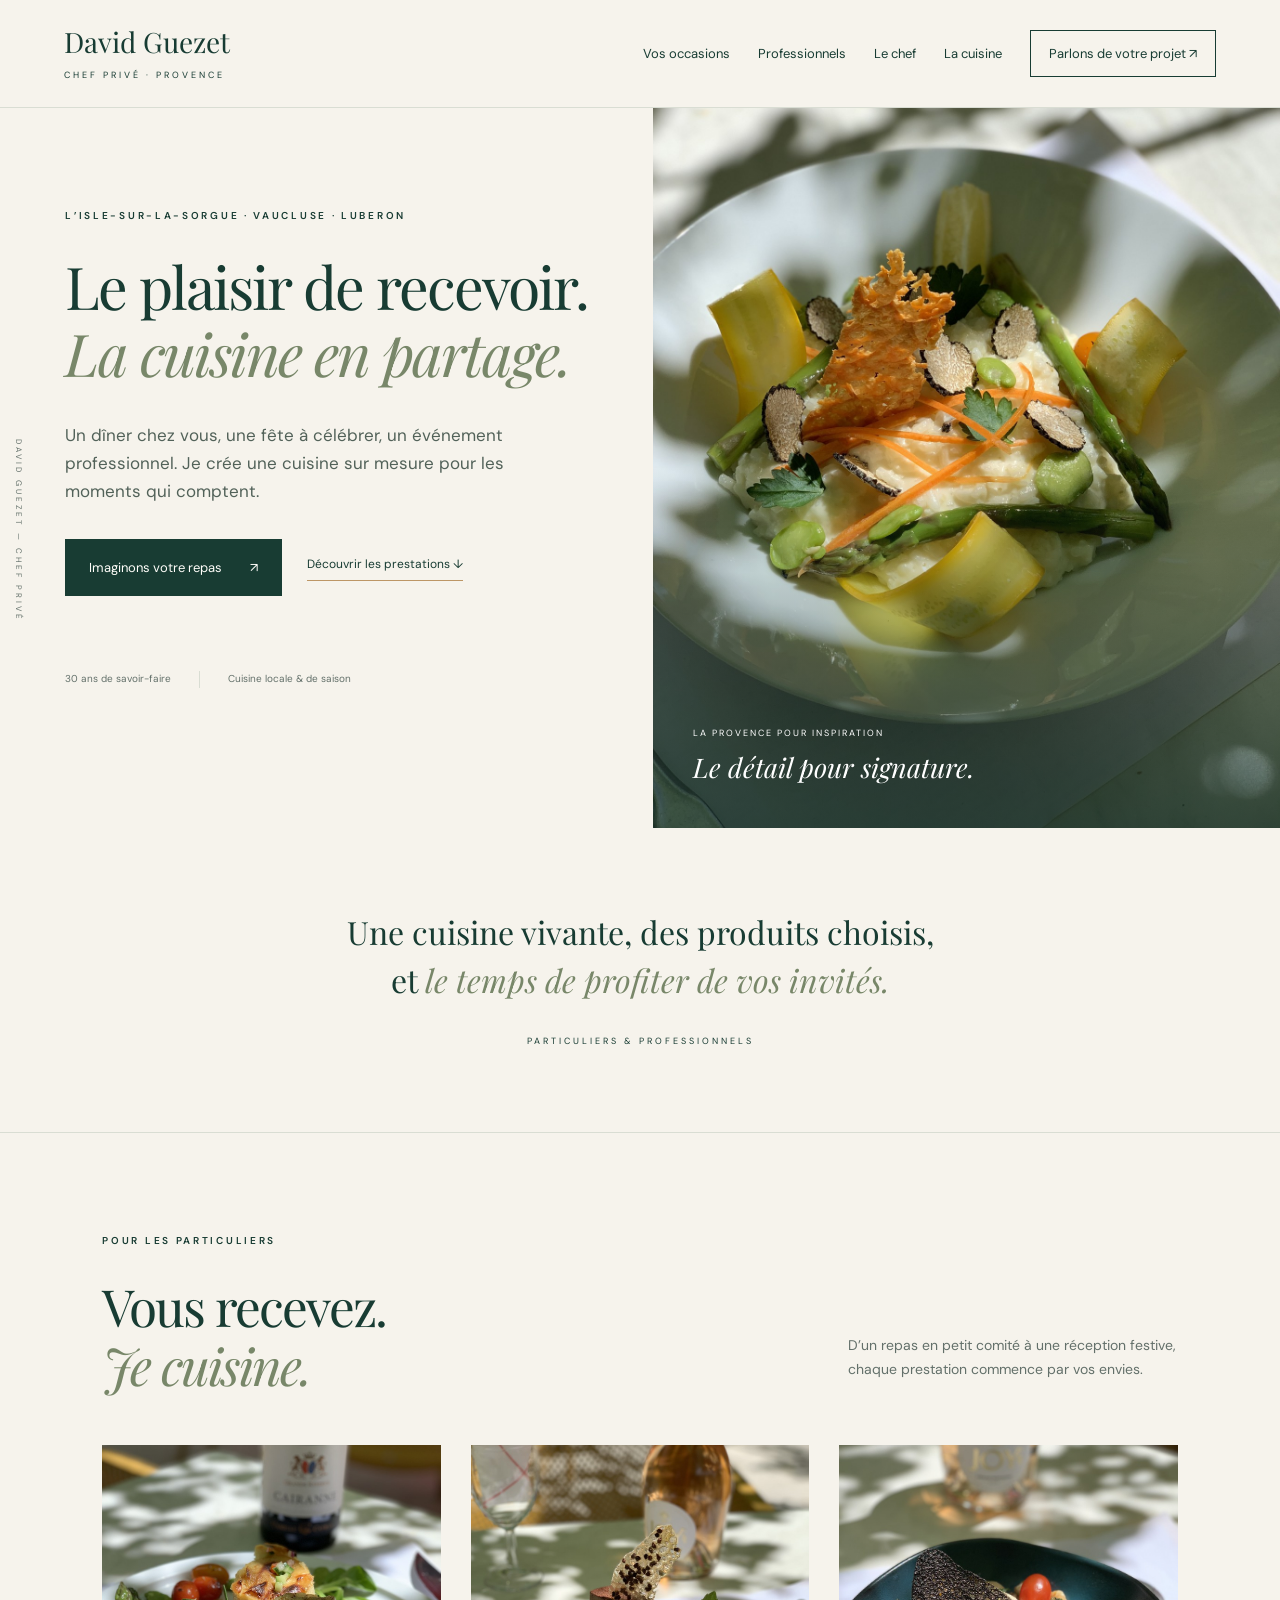
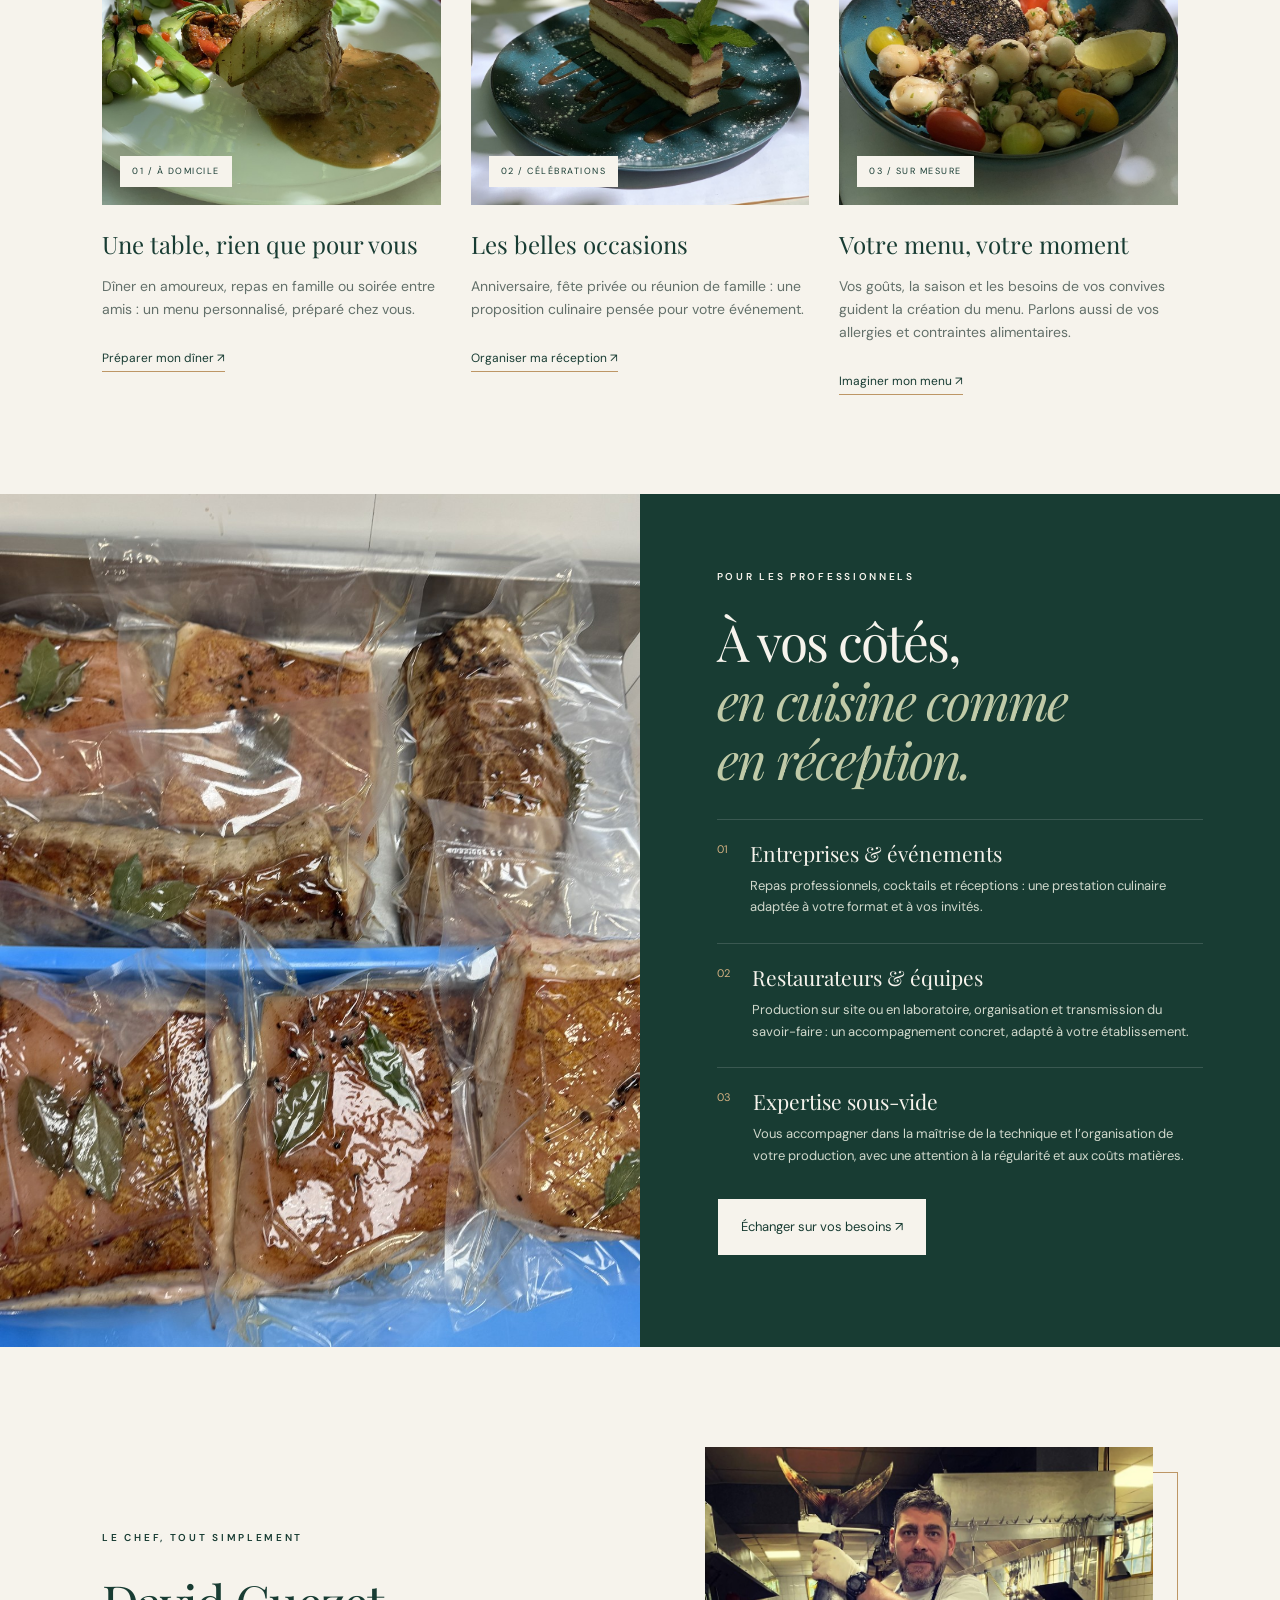
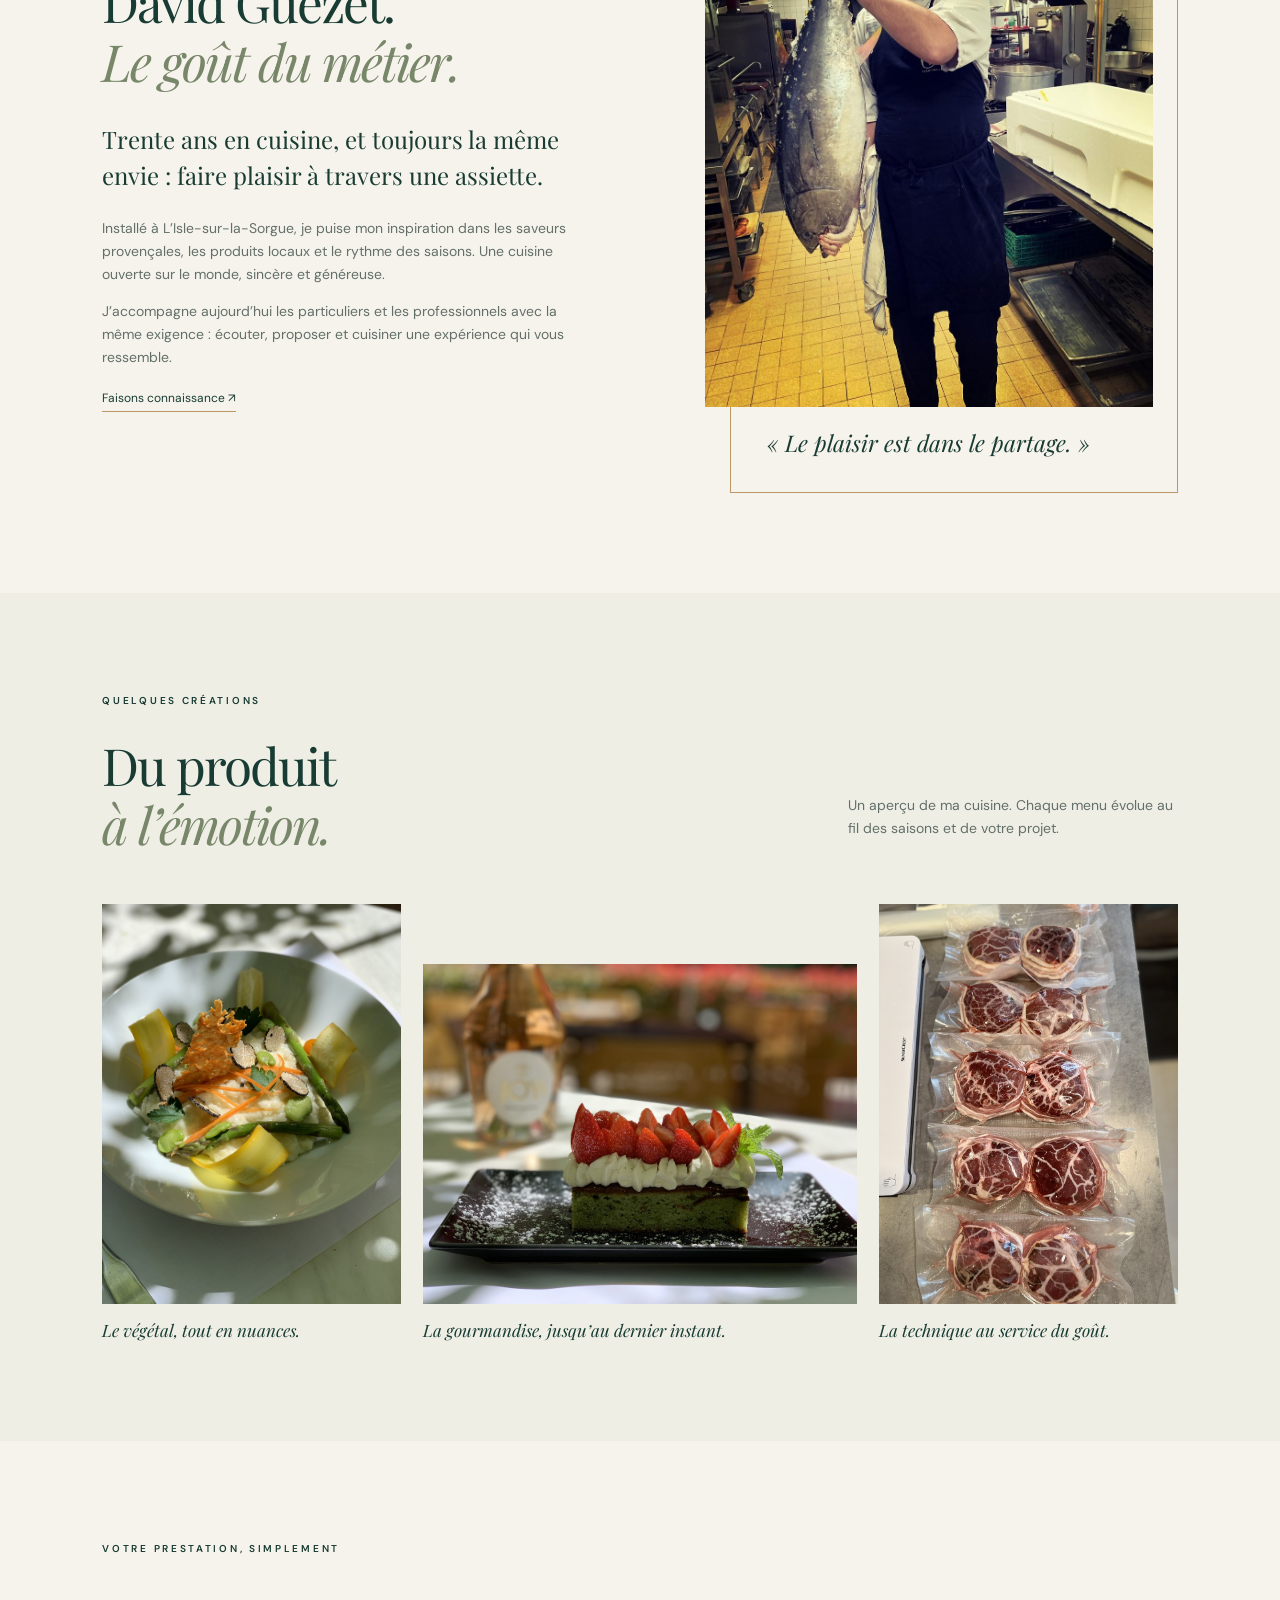
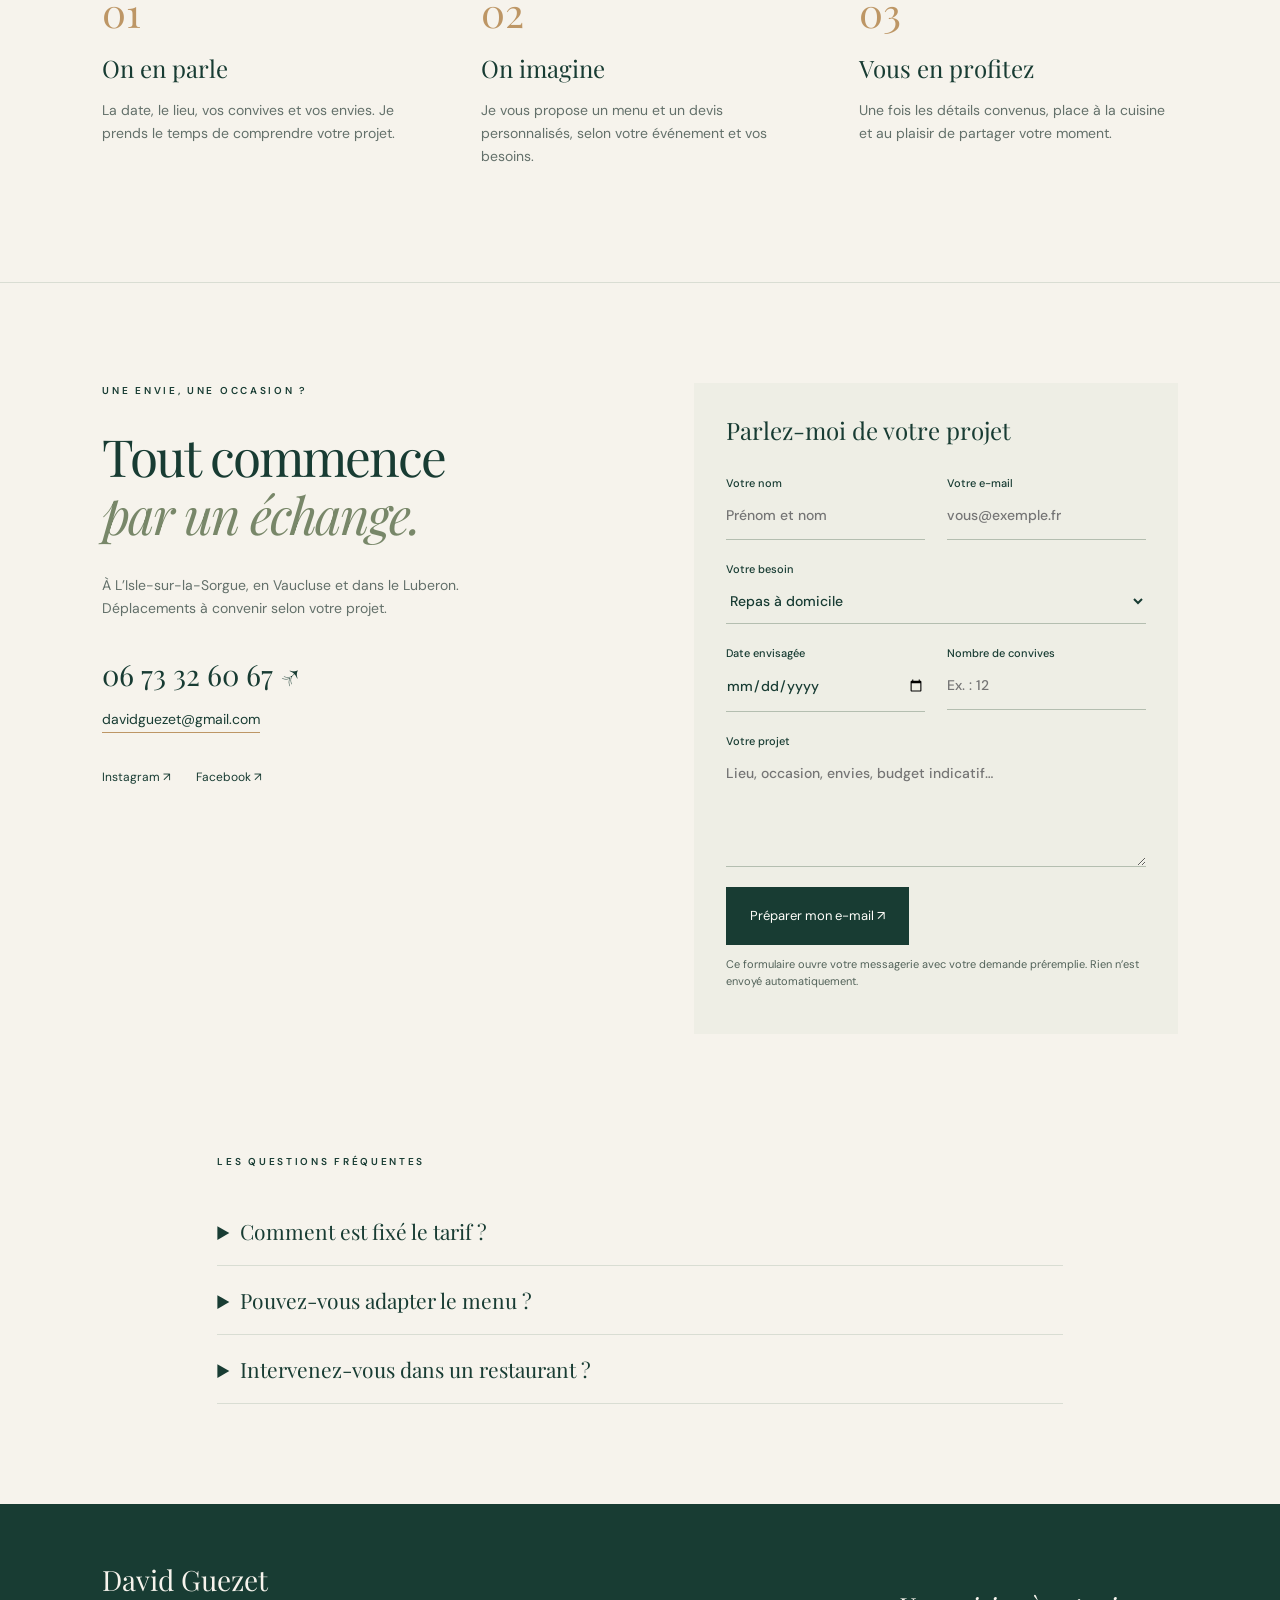
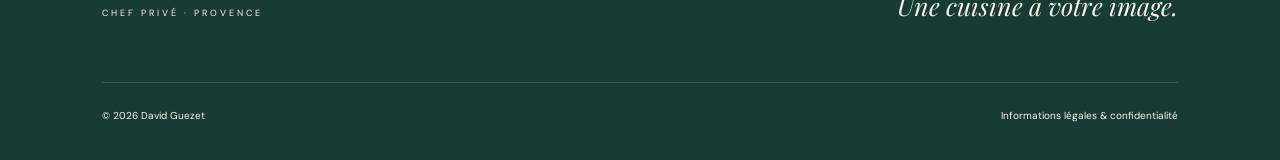
==== index.html @ 78f2261c "Remplacer la photo de la section professionnels" ====
<!doctype html>
<html lang="fr"><head><meta charset="utf-8"><meta name="viewport" content="width=device-width, initial-scale=1"><title>David Guezet — Chef privé en Vaucluse & Luberon</title><meta name="description" content="Chef privé à domicile, réceptions et accompagnement des restaurateurs. David Guezet imagine votre expérience culinaire sur mesure en Vaucluse et Luberon."><meta name="theme-color" content="#163d34"><meta property="og:title" content="David Guezet — Chef privé en Provence"><meta property="og:description" content="Une cuisine de saison, une expérience à votre image. Particuliers & professionnels."><meta property="og:type" content="website"><link rel="icon" href="assets/favicon.svg" type="image/svg+xml"><link rel="stylesheet" href="style.css"></head>
<body><a class="skip" href="#contenu">Aller au contenu</a>
<header><a class="wordmark" href="#" aria-label="David Guezet, accueil">David Guezet<span>CHEF PRIVÉ · PROVENCE</span></a><button id="menu-toggle" aria-expanded="false" aria-controls="navigation">Menu <span>☰</span></button><nav id="navigation" aria-label="Navigation principale"><a href="#experiences">Vos occasions</a><a href="#professionnels">Professionnels</a><a href="#chef">Le chef</a><a href="#galerie">La cuisine</a><a class="nav-contact" href="#contact">Parlons de votre projet ↗</a></nav></header>
<main id="contenu"><section class="hero"><div class="hero-copy"><p class="eyebrow">L’ISLE-SUR-LA-SORGUE · VAUCLUSE · LUBERON</p><h1>Le plaisir de recevoir.<br><em>La cuisine en partage.</em></h1><p class="intro">Un dîner chez vous, une fête à célébrer, un événement professionnel. Je crée une cuisine sur mesure pour les moments qui comptent.</p><div class="actions"><a class="button" href="#contact">Imaginons votre repas <span>↗</span></a><a class="text-link" href="#experiences">Découvrir les prestations ↓</a></div><div class="hero-foot"><span>30 ans de savoir-faire</span><span>Cuisine locale & de saison</span></div></div><div class="hero-photo"><img src="assets/signature.jpg" alt="Assiette de risotto, légumes et truffe, création culinaire de David Guezet" fetchpriority="high"><div class="photo-caption"><span>LA PROVENCE POUR INSPIRATION</span><span>Le détail pour signature.</span></div></div><span class="vertical-note">DAVID GUEZET — CHEF PRIVÉ</span></section>
<section class="statement"><p>Une cuisine vivante, des produits choisis,<br>et <em>le temps de profiter de vos invités.</em></p><span>PARTICULIERS & PROFESSIONNELS</span></section>
<section class="section experiences" id="experiences"><div class="section-head"><div><p class="eyebrow">POUR LES PARTICULIERS</p><h2>Vous recevez.<br><em>Je cuisine.</em></h2></div><p>D’un repas en petit comité à une réception festive, chaque prestation commence par vos envies.</p></div><div class="service-grid"><article><div class="image-wrap"><img src="assets/table.jpg" alt="Plat dressé avec légumes de saison" loading="lazy"><span>01 / À DOMICILE</span></div><h3>Une table, rien que pour vous</h3><p>Dîner en amoureux, repas en famille ou soirée entre amis : un menu personnalisé, préparé chez vous.</p><a class="text-link" href="#contact" data-service="Repas à domicile">Préparer mon dîner ↗</a></article><article><div class="image-wrap"><img src="assets/douceur.jpg" alt="Dessert individuel au chocolat, soigneusement dressé" loading="lazy"><span>02 / CÉLÉBRATIONS</span></div><h3>Les belles occasions</h3><p>Anniversaire, fête privée ou réunion de famille : une proposition culinaire pensée pour votre événement.</p><a class="text-link" href="#contact" data-service="Fête ou réception privée">Organiser ma réception ↗</a></article><article><div class="image-wrap"><img src="assets/mer.jpg" alt="Assiette de la mer aux tomates colorées et citron" loading="lazy"><span>03 / SUR MESURE</span></div><h3>Votre menu, votre moment</h3><p>Vos goûts, la saison et les besoins de vos convives guident la création du menu. Parlons aussi de vos allergies et contraintes alimentaires.</p><a class="text-link" href="#contact" data-service="Repas à domicile">Imaginer mon menu ↗</a></article></div></section>
<section class="professional" id="professionnels"><div class="pro-photo"><img src="assets/preparation-pro.jpg" alt="Préparations culinaires conditionnées sous vide pour les professionnels" loading="lazy"></div><div class="pro-copy"><p class="eyebrow">POUR LES PROFESSIONNELS</p><h2>À vos côtés,<br><em>en cuisine comme<br>en réception.</em></h2><div class="pro-line"><span>01</span><div><h3>Entreprises & événements</h3><p>Repas professionnels, cocktails et réceptions : une prestation culinaire adaptée à votre format et à vos invités.</p></div></div><div class="pro-line"><span>02</span><div><h3>Restaurateurs & équipes</h3><p>Production sur site ou en laboratoire, organisation et transmission du savoir-faire : un accompagnement concret, adapté à votre établissement.</p></div></div><div class="pro-line"><span>03</span><div><h3>Expertise sous-vide</h3><p>Vous accompagner dans la maîtrise de la technique et l’organisation de votre production, avec une attention à la régularité et aux coûts matières.</p></div></div><a class="button light" href="#contact" data-service="Accompagnement restaurateur">Échanger sur vos besoins ↗</a></div></section>
<section class="section chef" id="chef"><div class="chef-copy"><p class="eyebrow">LE CHEF, TOUT SIMPLEMENT</p><h2>David Guezet.<br><em>Le goût du métier.</em></h2><p class="large-copy">Trente ans en cuisine, et toujours la même envie : faire plaisir à travers une assiette.</p><p>Installé à L’Isle-sur-la-Sorgue, je puise mon inspiration dans les saveurs provençales, les produits locaux et le rythme des saisons. Une cuisine ouverte sur le monde, sincère et généreuse.</p><p>J’accompagne aujourd’hui les particuliers et les professionnels avec la même exigence : écouter, proposer et cuisiner une expérience qui vous ressemble.</p><a class="text-link" href="#contact">Faisons connaissance ↗</a></div><div class="chef-portrait"><img src="assets/chef.jpg" alt="David Guezet en cuisine, présentant un poisson" loading="lazy"><span>« Le plaisir est dans le partage. »</span></div></section>
<section class="section gallery" id="galerie"><div class="section-head"><div><p class="eyebrow">QUELQUES CRÉATIONS</p><h2>Du produit<br><em>à l’émotion.</em></h2></div><p>Un aperçu de ma cuisine. Chaque menu évolue au fil des saisons et de votre projet.</p></div><div class="gallery-grid"><figure><img src="assets/signature.jpg" alt="Risotto aux légumes et lamelles de truffe" loading="lazy"><figcaption>Le végétal, tout en nuances.</figcaption></figure><figure><img src="assets/dessert.jpg" alt="Dessert aux fraises, crème et biscuit vert" loading="lazy"><figcaption>La gourmandise, jusqu’au dernier instant.</figcaption></figure><figure><img src="assets/sous-vide.jpg" alt="Préparations de viande conditionnées sous vide" loading="lazy"><figcaption>La technique au service du goût.</figcaption></figure></div></section>
<section class="process section"><p class="eyebrow">VOTRE PRESTATION, SIMPLEMENT</p><div class="steps"><article><span>01</span><h3>On en parle</h3><p>La date, le lieu, vos convives et vos envies. Je prends le temps de comprendre votre projet.</p></article><article><span>02</span><h3>On imagine</h3><p>Je vous propose un menu et un devis personnalisés, selon votre événement et vos besoins.</p></article><article><span>03</span><h3>Vous en profitez</h3><p>Une fois les détails convenus, place à la cuisine et au plaisir de partager votre moment.</p></article></div></section>
<section class="contact section" id="contact"><div><p class="eyebrow">UNE ENVIE, UNE OCCASION ?</p><h2>Tout commence<br><em>par un échange.</em></h2><p>À L’Isle-sur-la-Sorgue, en Vaucluse et dans le Luberon.<br>Déplacements à convenir selon votre projet.</p><a class="phone" href="tel:+33673326067">06 73 32 60 67 ↗</a><a class="mail" href="mailto:davidguezet@gmail.com">davidguezet@gmail.com</a><div class="socials"><a href="https://www.instagram.com/davidguezet_chef_prive/" target="_blank" rel="noopener">Instagram ↗</a><a href="https://www.facebook.com/profile.php?id=100008618868009" target="_blank" rel="noopener">Facebook ↗</a></div></div><form id="contact-form"><h3>Parlez-moi de votre projet</h3><div class="form-row"><label>Votre nom<input name="nom" autocomplete="name" required placeholder="Prénom et nom"></label><label>Votre e-mail<input name="email" type="email" autocomplete="email" required placeholder="vous@exemple.fr"></label></div><label>Votre besoin<select name="service" id="service"><option>Repas à domicile</option><option>Fête ou réception privée</option><option>Événement d’entreprise</option><option>Accompagnement restaurateur</option><option>Autre projet</option></select></label><div class="form-row"><label>Date envisagée<input name="date" type="date"></label><label>Nombre de convives<input name="convives" type="number" min="1" placeholder="Ex. : 12"></label></div><label>Votre projet<textarea name="message" rows="4" required placeholder="Lieu, occasion, envies, budget indicatif…"></textarea></label><button class="button" type="submit">Préparer mon e-mail ↗</button><p class="form-note">Ce formulaire ouvre votre messagerie avec votre demande préremplie. Rien n’est envoyé automatiquement.</p><p id="form-status" role="status"></p></form></section>
<section class="faq section"><p class="eyebrow">LES QUESTIONS FRÉQUENTES</p><details><summary>Comment est fixé le tarif ?</summary><p>Le devis dépend du menu, du nombre de convives, du lieu et du format de la prestation. Je vous propose une offre personnalisée après notre premier échange.</p></details><details><summary>Pouvez-vous adapter le menu ?</summary><p>Le menu se construit avec vous. Signalez dès le premier contact les allergies, intolérances et régimes alimentaires afin que nous puissions en discuter.</p></details><details><summary>Intervenez-vous dans un restaurant ?</summary><p>Oui. Je propose de la production culinaire et un accompagnement en organisation et cuisine sous-vide. Le contenu de l’intervention est défini selon votre établissement.</p></details></section>
</main><footer><a class="wordmark" href="#">David Guezet<span>CHEF PRIVÉ · PROVENCE</span></a><p>Une cuisine à votre image.</p><div><span>© <span id="year">2026</span> David Guezet</span><a href="mentions-legales.html">Informations légales & confidentialité</a></div></footer><script src="script.js"></script></body></html>
---- style.css ----
@import url('https://fonts.googleapis.com/css2?family=DM+Sans:wght@400;500;600;700&family=Playfair+Display:ital,wght@0,400;0,500;1,400&display=swap');
:root{--paper:#f6f3ec;--ink:#183c33;--muted:#63706a;--gold:#bd9665;--line:#d9ddd3;--white:#fffefa}*{box-sizing:border-box}html{scroll-behavior:smooth;scroll-padding-top:100px}body{margin:0;background:var(--paper);color:var(--ink);font-family:'DM Sans',sans-serif;font-size:16px;line-height:1.65}a{color:inherit;text-decoration:none}img{display:block;width:100%;height:100%;object-fit:cover}button,input,textarea,select{font:inherit}a:focus-visible,button:focus-visible,summary:focus-visible,input:focus-visible,textarea:focus-visible,select:focus-visible{outline:3px solid var(--gold);outline-offset:5px}.skip{position:absolute;top:-100px;background:white;padding:12px;z-index:100}.skip:focus{top:0}header{height:108px;padding:0 5%;display:flex;align-items:center;justify-content:space-between;border-bottom:1px solid var(--line);background:var(--paper)}.wordmark{font-family:'Playfair Display',serif;font-size:28px;line-height:1.15;white-space:nowrap}.wordmark span{display:block;font:9px 'DM Sans',sans-serif;letter-spacing:3px;margin-top:10px}nav{display:flex;gap:28px;align-items:center;font-size:13px}nav a:hover,.text-link:hover{color:#937044}.nav-contact{border:1px solid var(--ink);padding:12px 18px}#menu-toggle{display:none}.hero{min-height:720px;display:grid;grid-template-columns:1.04fr 1fr;position:relative}.hero-copy{padding:100px 8% 50px 10%}.eyebrow{font-size:10px;letter-spacing:2.7px;font-weight:600;margin:0 0 27px;text-transform:uppercase}h1,h2{font-family:'Playfair Display',Georgia,serif;letter-spacing:-2px;font-weight:400;line-height:1.15;margin:0 0 30px}h1{font-size:clamp(42px,4.6vw,72px)}h2{font-size:clamp(38px,4vw,58px)}em{font-weight:400;color:#788769}.intro{max-width:440px;font-size:17px;color:#526259;margin:34px 0}.actions{display:flex;gap:25px;align-items:center;flex-wrap:wrap;margin-top:34px}.button{display:inline-flex;align-items:center;justify-content:space-between;gap:28px;background:var(--ink);color:var(--white);padding:17px 23px;border:1px solid var(--ink);font-size:13px;cursor:pointer;transition:background .2s}.button:hover{background:#285648}.text-link{font-size:12px;border-bottom:1px solid var(--gold);padding-bottom:5px}.hero-foot{display:flex;gap:28px;font-size:10px;color:var(--muted);padding-top:75px}.hero-foot span+span{border-left:1px solid var(--line);padding-left:28px}.hero-photo{position:relative;min-height:720px}.hero-photo img{position:absolute;inset:0}.hero-photo:after{content:'';position:absolute;inset:50% 0 0;background:linear-gradient(transparent,#112a26aa)}.photo-caption{position:absolute;bottom:43px;left:40px;color:white;z-index:1}.photo-caption span{display:block}.photo-caption span:first-child{font-size:9px;letter-spacing:2px}.photo-caption span:last-child{font:italic 27px 'Playfair Display',serif;margin-top:8px}.vertical-note{position:absolute;left:12px;top:46%;writing-mode:vertical-rl;font-size:8px;letter-spacing:3px;color:var(--muted)}.statement{text-align:center;padding:80px 20px;border-bottom:1px solid var(--line)}.statement p{font:32px/1.5 'Playfair Display',serif;margin:0 0 22px}.statement span{font-size:9px;letter-spacing:3px}.section{padding:100px 8%;scroll-margin-top:25px}.section-head{display:flex;justify-content:space-between;align-items:flex-end;gap:50px;margin-bottom:50px}.section-head h2{margin-bottom:0}.section-head>p{max-width:330px;color:var(--muted);font-size:14px}.service-grid{display:grid;grid-template-columns:repeat(3,1fr);gap:30px}.image-wrap{height:360px;position:relative;overflow:hidden}.image-wrap img{transition:transform .6s}.image-wrap:hover img{transform:scale(1.04)}.image-wrap span{position:absolute;left:18px;bottom:18px;background:var(--paper);padding:8px 12px;font-size:9px;letter-spacing:1.5px}h3{font-family:'Playfair Display',serif;font-size:24px;font-weight:400;line-height:1.3;margin:24px 0 15px}.service-grid p{color:var(--muted);font-size:14px;margin-bottom:23px}.professional{display:grid;grid-template-columns:1fr 1fr;background:var(--ink);color:var(--paper)}.pro-photo{min-height:850px}.pro-copy{padding:75px 12%}.professional em{color:#c0caa8}.pro-line{display:flex;gap:22px;border-top:1px solid #ffffff25;padding-top:20px;margin-top:25px}.pro-line>span{font-size:11px;color:#d3b081}.pro-line h3{margin:0 0 8px;font-size:21px}.pro-line p{font-size:13px;color:#d0d8cc;margin:0}.light{background:var(--paper);color:var(--ink);margin-top:32px}.light:hover{background:#e8e4d8}.chef{display:grid;grid-template-columns:1fr 1fr;gap:12%;align-items:center}.chef-copy p:not(.eyebrow){font-size:14px;color:var(--muted)}.chef-copy .large-copy{font:24px/1.5 'Playfair Display',serif!important;color:var(--ink)!important}.chef-portrait{position:relative;padding:0 25px 35px 0}.chef-portrait:before{content:'';position:absolute;inset:25px 0 0 25px;border:1px solid var(--gold);z-index:-1}.chef-portrait img{height:560px}.chef-portrait span{display:block;font:italic 23px 'Playfair Display',serif;margin-top:20px;text-align:center}.gallery{background:#eeeee5}.gallery-grid{display:grid;grid-template-columns:1fr 1.45fr 1fr;gap:22px;align-items:start}figure{margin:0}.gallery-grid img{height:400px}.gallery-grid figure:nth-child(2){padding-top:60px}.gallery-grid figure:nth-child(2) img{height:340px}figcaption{font:italic 17px 'Playfair Display',serif;margin-top:15px}.process{border-bottom:1px solid var(--line)}.steps{display:grid;grid-template-columns:repeat(3,1fr);gap:60px}.steps>article>span{font:40px 'Playfair Display',serif;color:var(--gold)}.steps h3{margin-top:15px}.steps p{font-size:14px;color:var(--muted)}.contact{display:grid;grid-template-columns:1fr 1fr;gap:10%}.contact>div>p:not(.eyebrow){font-size:14px;color:var(--muted)}.phone{display:block;font:29px 'Playfair Display',serif;margin-top:35px}.mail{font-size:14px;display:inline-block;margin-top:15px;border-bottom:1px solid var(--gold)}.socials{display:flex;gap:25px;font-size:12px;margin-top:35px}form{background:#eeeee5;padding:32px}form h3{margin:0 0 28px}label{display:block;font-size:11px;margin-bottom:20px;font-weight:500}input,select,textarea{display:block;width:100%;border:0;border-bottom:1px solid #b4beb0;border-radius:0;padding:12px 0;background:transparent;color:var(--ink);font-size:14px}textarea{resize:vertical}.form-row{display:grid;grid-template-columns:1fr 1fr;gap:22px}.form-note,#form-status{font-size:11px;color:#526259;line-height:1.6}.faq{padding-top:20px;max-width:1050px;margin:auto}details{border-bottom:1px solid var(--line);padding:20px 0}summary{cursor:pointer;font:21px 'Playfair Display',serif}details p{font-size:14px;color:var(--muted);max-width:750px}footer{padding:60px 8% 35px;background:var(--ink);color:var(--paper);display:grid;grid-template-columns:1fr 1fr;gap:35px}footer>p{font:italic 25px 'Playfair Display',serif;text-align:right}footer>div{grid-column:1/-1;border-top:1px solid #ffffff25;padding-top:25px;display:flex;justify-content:space-between;font-size:10px;gap:20px}.legal{max-width:1000px;margin:auto;min-height:70vh}.legal h1{font-size:48px}.legal h2{font-size:28px;margin-top:45px}.legal p{color:var(--muted)}@media(min-width:1600px){body{max-width:1800px;margin:auto}}@media(max-width:1000px){nav{gap:16px;font-size:11px}header{padding:0 4%}.hero-copy{padding-top:70px}.hero-foot{flex-wrap:wrap;gap:12px}.hero-foot span+span{border:0;padding:0}.image-wrap{height:290px}.pro-copy{padding:60px 9%}.chef{gap:7%}.chef-portrait img{height:470px}.contact{gap:6%}}@media(max-width:760px){header{height:88px;padding:0 6%;position:relative;z-index:5}.wordmark{font-size:25px}.wordmark span{font-size:8px}#menu-toggle{display:block;border:0;background:none;color:var(--ink);padding:12px;font-size:13px}nav{display:none;position:absolute;top:88px;left:0;right:0;background:var(--paper);padding:25px 6%;box-shadow:0 10px 12px #00000010;font-size:15px}nav.open{display:flex;align-items:stretch;flex-direction:column;gap:22px}.hero{grid-template-columns:1fr}.hero-copy{padding:55px 7% 40px}.hero h1{font-size:46px}.hero-photo{min-height:490px;max-height:600px}.hero-foot{padding-top:35px;gap:22px}.vertical-note{display:none}.intro{font-size:16px}.eyebrow{font-size:9px;letter-spacing:2px}.actions{gap:25px}.statement{padding:50px 7%}.statement p{font-size:25px}.section{padding:65px 7%}.section-head{display:block;margin-bottom:35px}.section-head>p{max-width:100%;margin-top:25px}.service-grid{grid-template-columns:1fr;gap:45px}.image-wrap{height:390px}.service-grid h3{margin-top:20px}.professional{grid-template-columns:1fr}.pro-photo{min-height:0;height:430px}.pro-copy{padding:55px 7%}.chef{grid-template-columns:1fr;gap:45px}.chef-portrait{max-width:500px}.chef-portrait img{height:490px}.gallery-grid{grid-template-columns:1fr 1fr;gap:22px}.gallery-grid figure:nth-child(2){padding-top:35px}.gallery-grid img,.gallery-grid figure:nth-child(2) img{height:290px}.gallery-grid figure:last-child{grid-column:1/-1}.gallery-grid figure:last-child img{height:300px}figcaption{font-size:15px}.steps{grid-template-columns:1fr;gap:28px}.steps article{border-top:1px solid var(--line);padding-top:25px}.contact{grid-template-columns:1fr;gap:40px}form{padding:25px}.form-row{grid-template-columns:1fr;gap:0}.phone{font-size:27px}.faq{padding-top:10px}footer{padding:45px 7%;grid-template-columns:1fr}footer>p{text-align:left;margin:0}footer>div{flex-direction:column}h2{font-size:42px}.legal h1{font-size:40px}}@media(prefers-reduced-motion:reduce){html{scroll-behavior:auto}*{transition:none!important}}
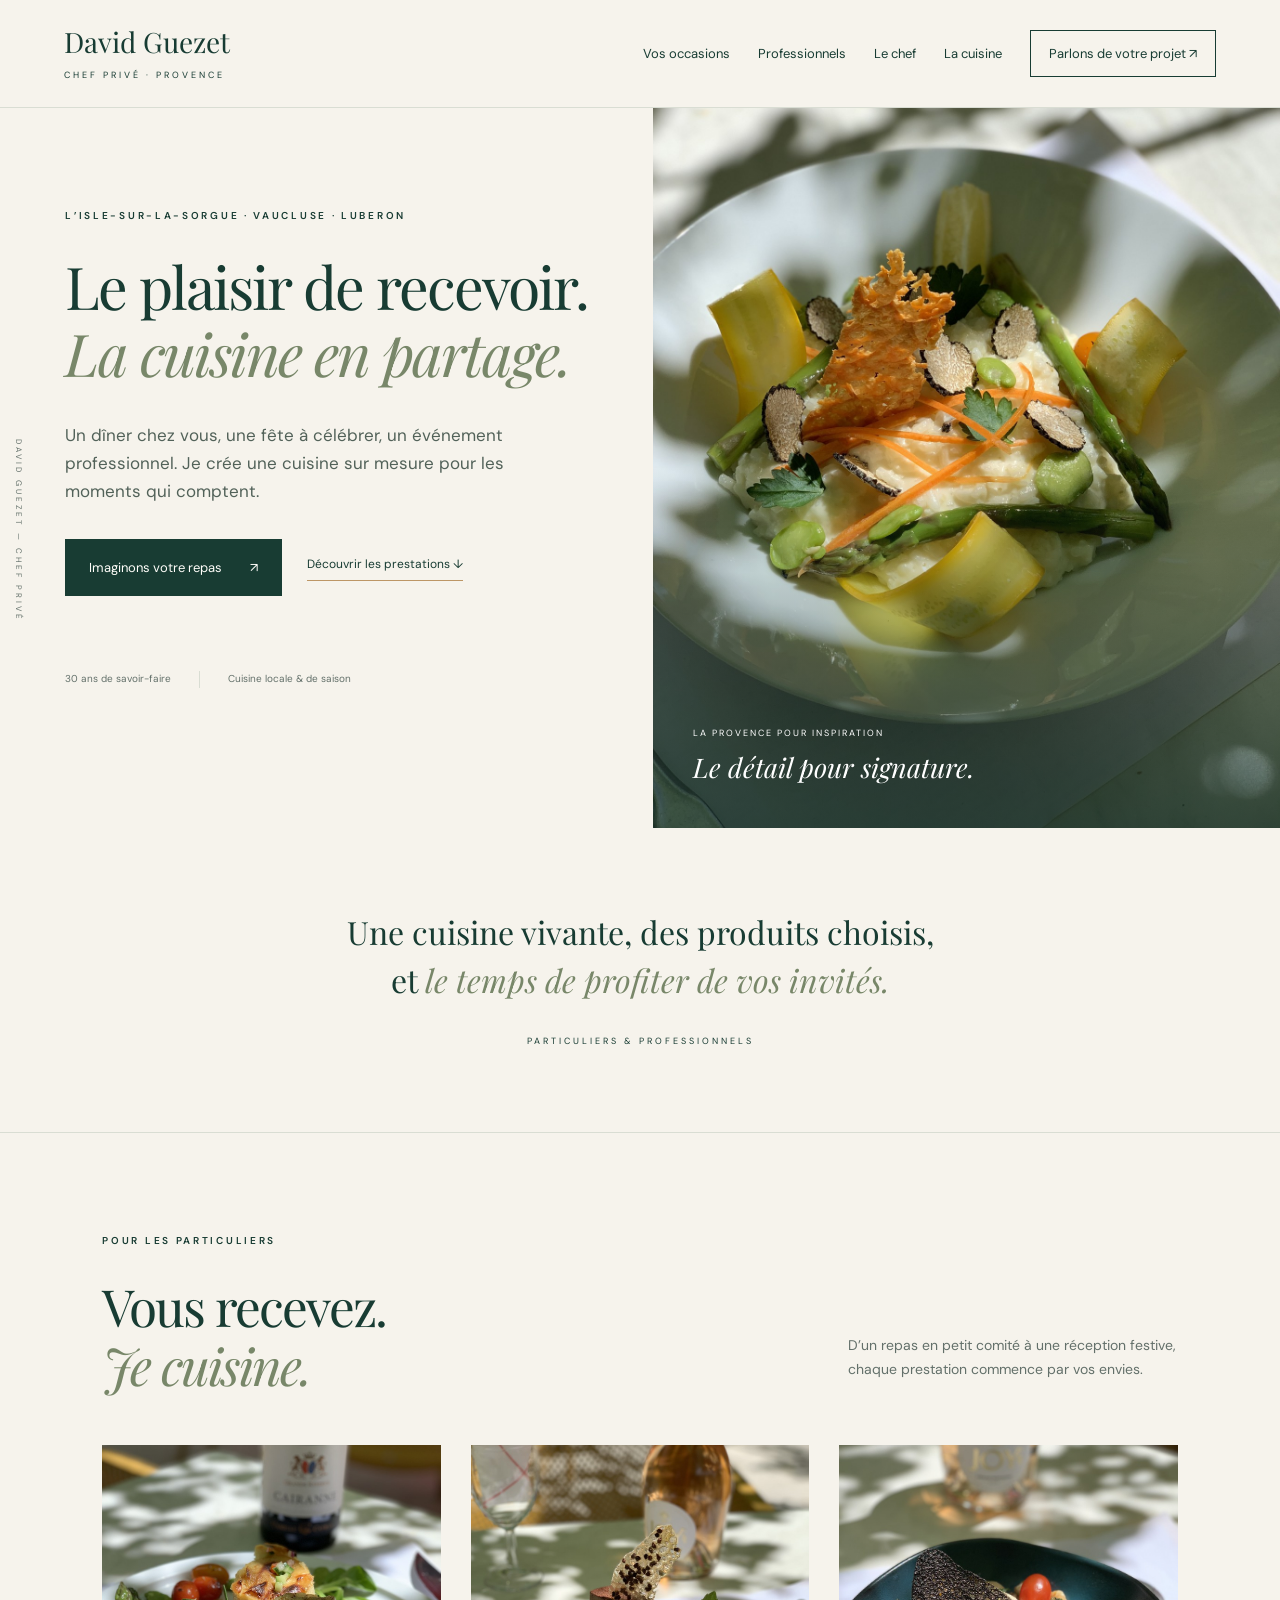
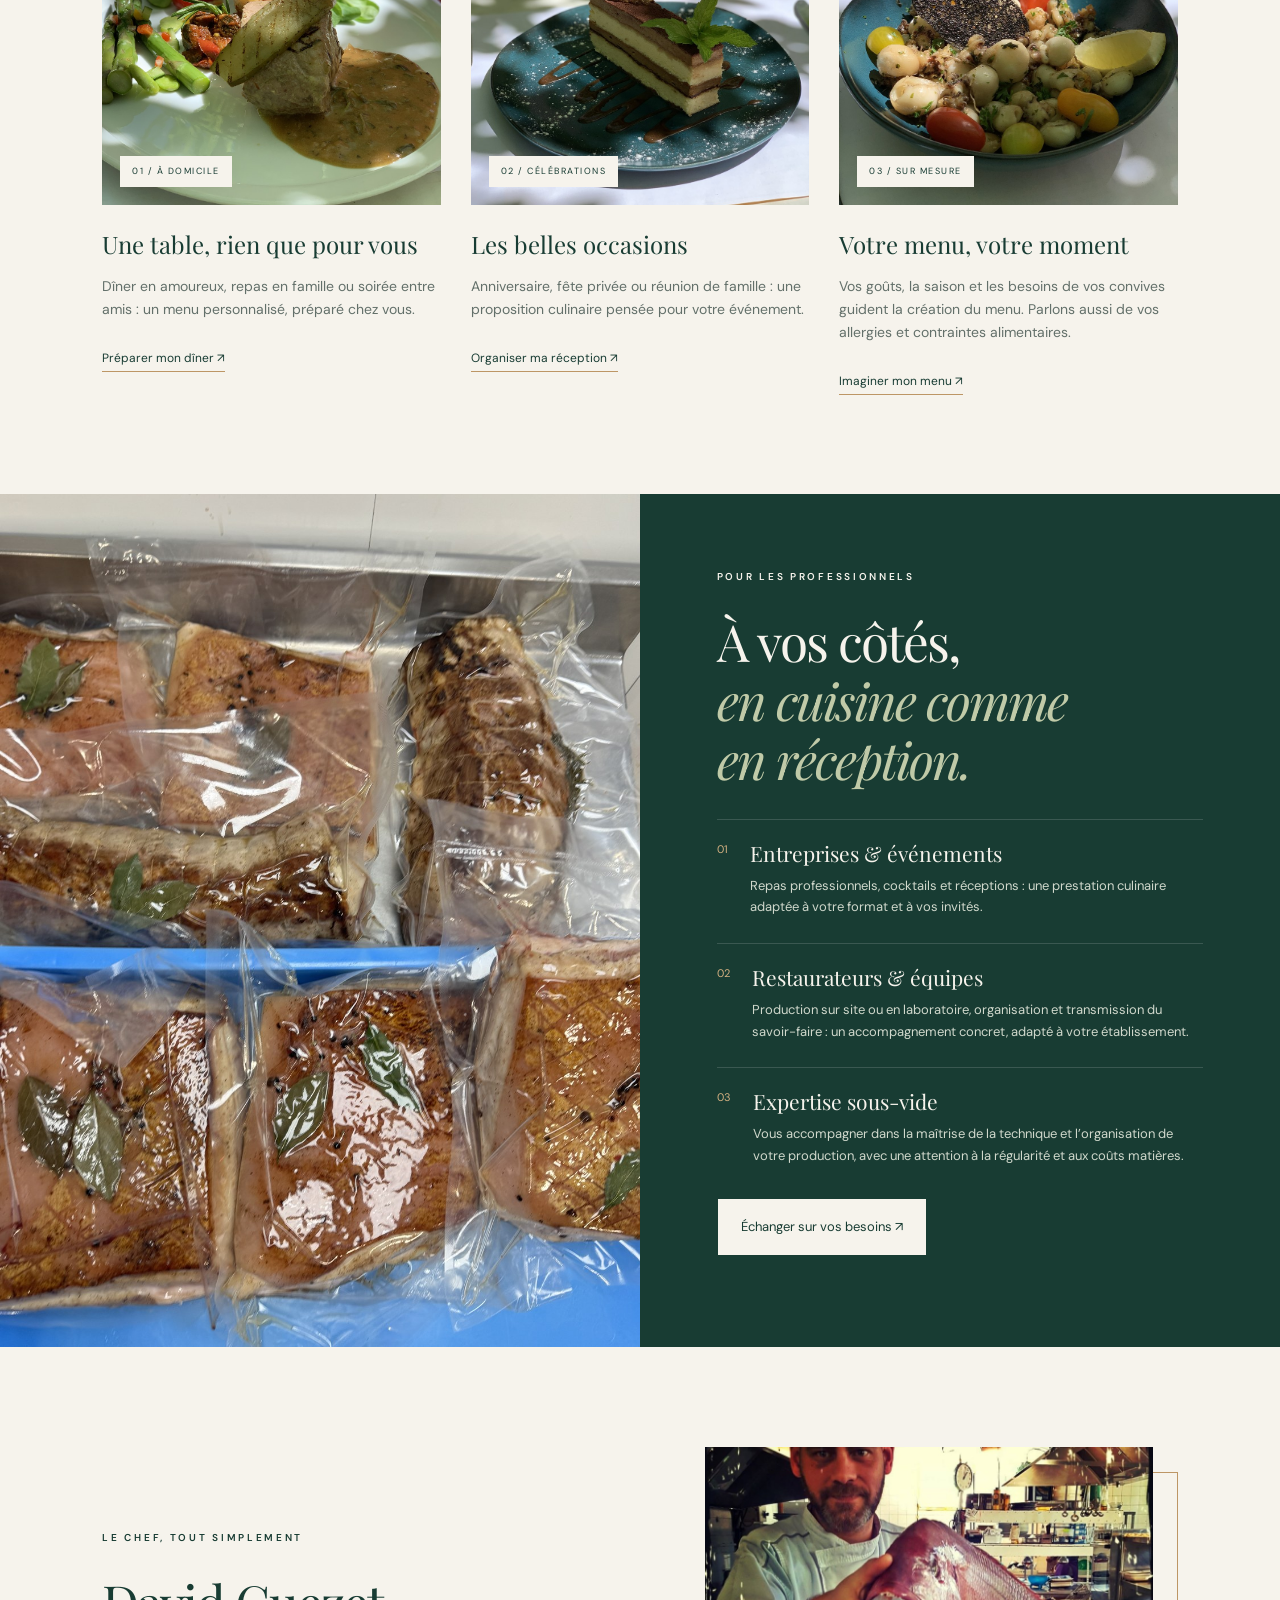
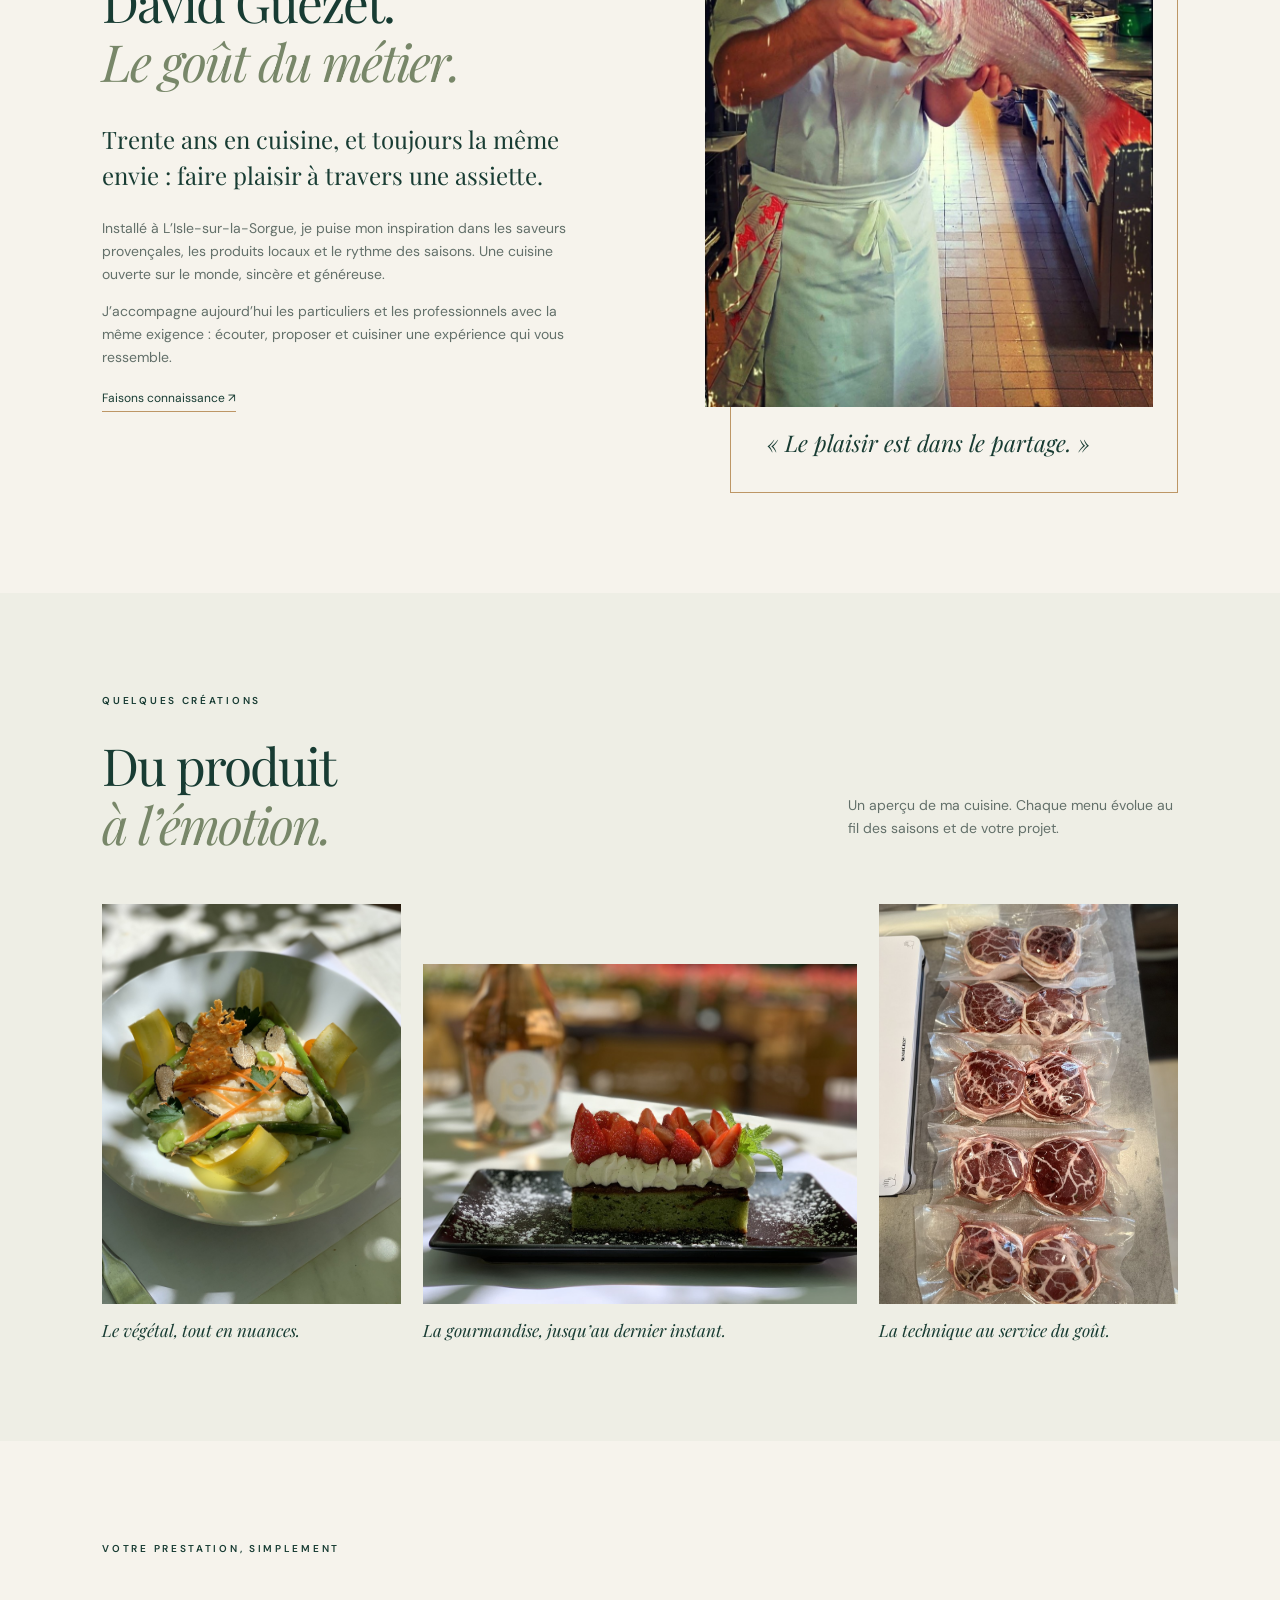
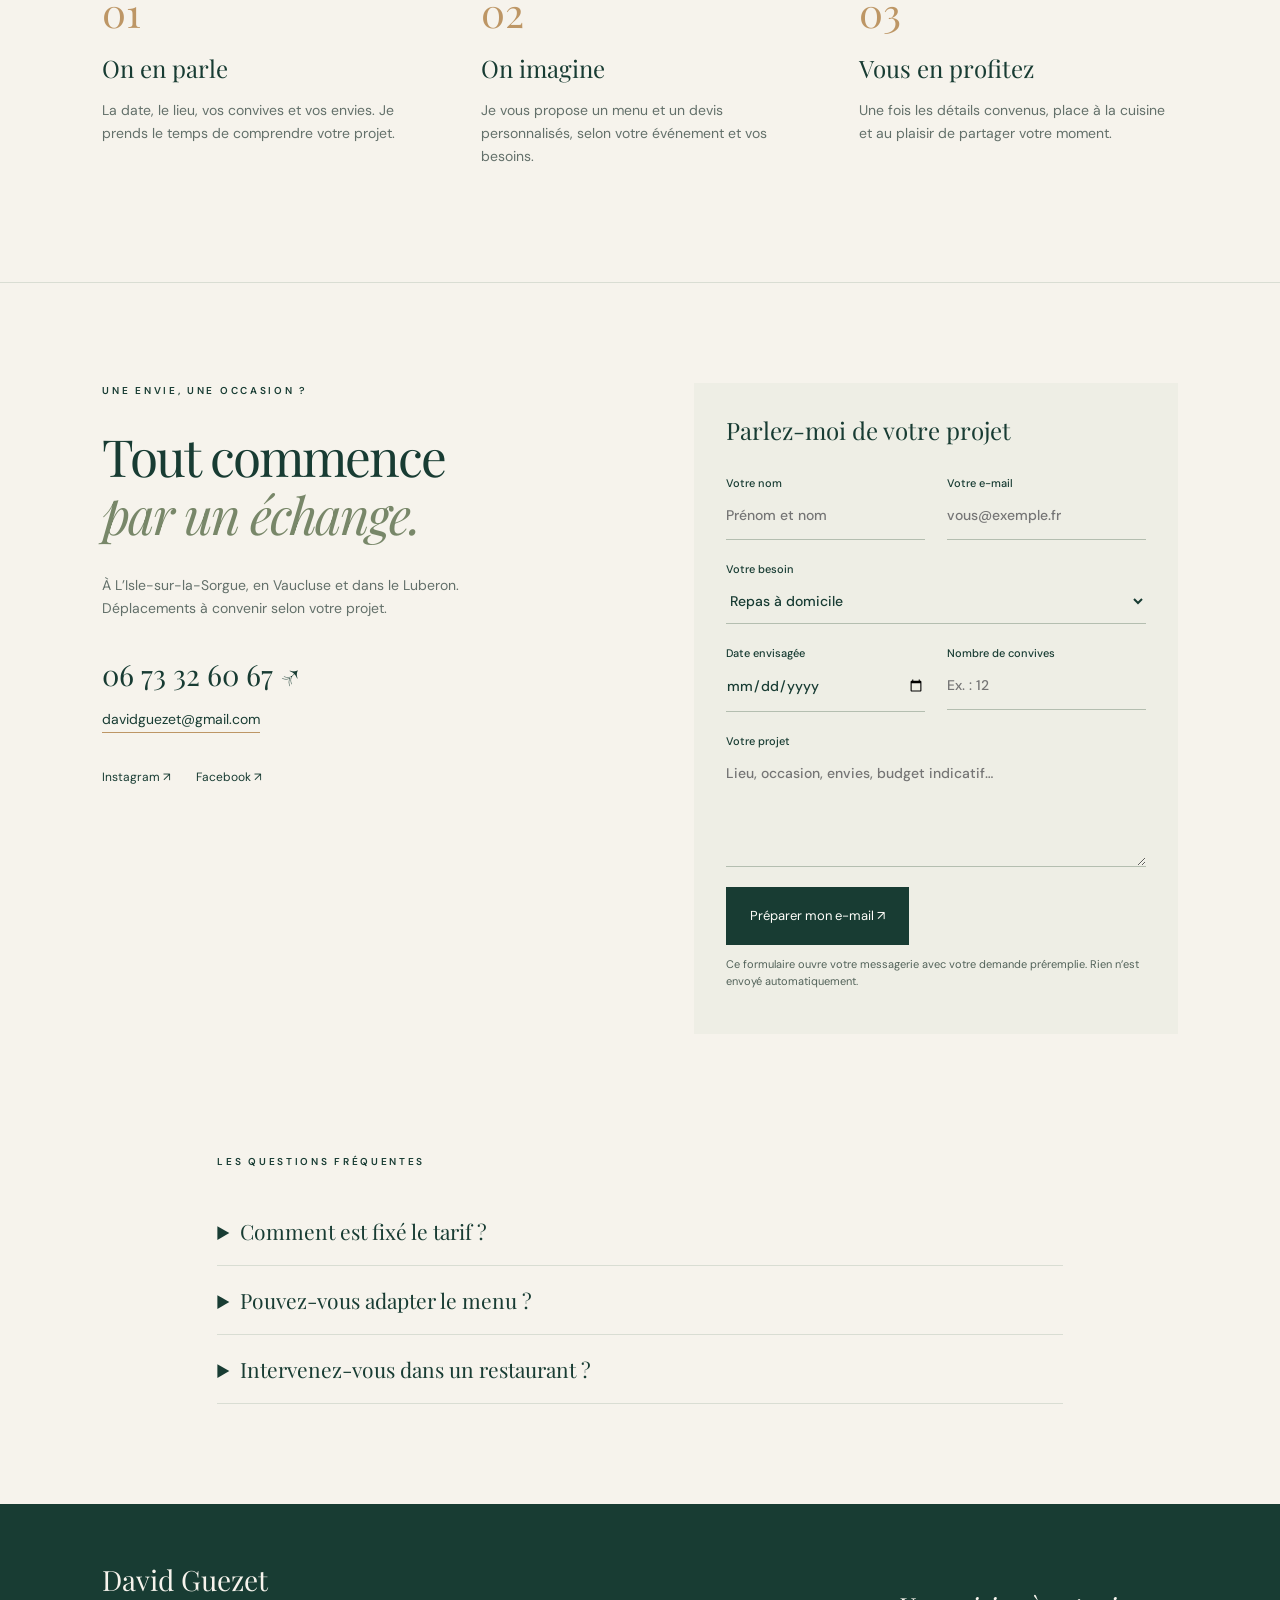
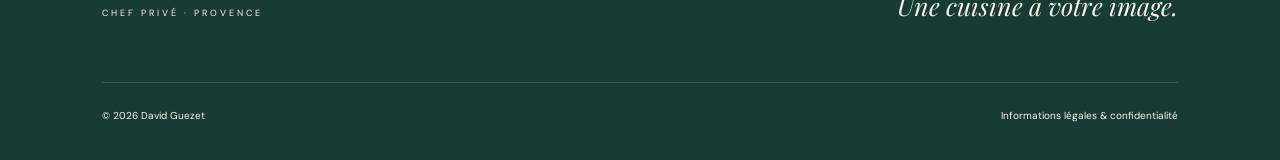
==== commit ffa014ca: "Mettre à jour le portrait de David Guezet" ====
--- a/index.html
+++ b/index.html
@@ -6,7 +6,7 @@
 <section class="statement"><p>Une cuisine vivante, des produits choisis,<br>et <em>le temps de profiter de vos invités.</em></p><span>PARTICULIERS & PROFESSIONNELS</span></section>
 <section class="section experiences" id="experiences"><div class="section-head"><div><p class="eyebrow">POUR LES PARTICULIERS</p><h2>Vous recevez.<br><em>Je cuisine.</em></h2></div><p>D’un repas en petit comité à une réception festive, chaque prestation commence par vos envies.</p></div><div class="service-grid"><article><div class="image-wrap"><img src="assets/table.jpg" alt="Plat dressé avec légumes de saison" loading="lazy"><span>01 / À DOMICILE</span></div><h3>Une table, rien que pour vous</h3><p>Dîner en amoureux, repas en famille ou soirée entre amis : un menu personnalisé, préparé chez vous.</p><a class="text-link" href="#contact" data-service="Repas à domicile">Préparer mon dîner ↗</a></article><article><div class="image-wrap"><img src="assets/douceur.jpg" alt="Dessert individuel au chocolat, soigneusement dressé" loading="lazy"><span>02 / CÉLÉBRATIONS</span></div><h3>Les belles occasions</h3><p>Anniversaire, fête privée ou réunion de famille : une proposition culinaire pensée pour votre événement.</p><a class="text-link" href="#contact" data-service="Fête ou réception privée">Organiser ma réception ↗</a></article><article><div class="image-wrap"><img src="assets/mer.jpg" alt="Assiette de la mer aux tomates colorées et citron" loading="lazy"><span>03 / SUR MESURE</span></div><h3>Votre menu, votre moment</h3><p>Vos goûts, la saison et les besoins de vos convives guident la création du menu. Parlons aussi de vos allergies et contraintes alimentaires.</p><a class="text-link" href="#contact" data-service="Repas à domicile">Imaginer mon menu ↗</a></article></div></section>
 <section class="professional" id="professionnels"><div class="pro-photo"><img src="assets/preparation-pro.jpg" alt="Préparations culinaires conditionnées sous vide pour les professionnels" loading="lazy"></div><div class="pro-copy"><p class="eyebrow">POUR LES PROFESSIONNELS</p><h2>À vos côtés,<br><em>en cuisine comme<br>en réception.</em></h2><div class="pro-line"><span>01</span><div><h3>Entreprises & événements</h3><p>Repas professionnels, cocktails et réceptions : une prestation culinaire adaptée à votre format et à vos invités.</p></div></div><div class="pro-line"><span>02</span><div><h3>Restaurateurs & équipes</h3><p>Production sur site ou en laboratoire, organisation et transmission du savoir-faire : un accompagnement concret, adapté à votre établissement.</p></div></div><div class="pro-line"><span>03</span><div><h3>Expertise sous-vide</h3><p>Vous accompagner dans la maîtrise de la technique et l’organisation de votre production, avec une attention à la régularité et aux coûts matières.</p></div></div><a class="button light" href="#contact" data-service="Accompagnement restaurateur">Échanger sur vos besoins ↗</a></div></section>
-<section class="section chef" id="chef"><div class="chef-copy"><p class="eyebrow">LE CHEF, TOUT SIMPLEMENT</p><h2>David Guezet.<br><em>Le goût du métier.</em></h2><p class="large-copy">Trente ans en cuisine, et toujours la même envie : faire plaisir à travers une assiette.</p><p>Installé à L’Isle-sur-la-Sorgue, je puise mon inspiration dans les saveurs provençales, les produits locaux et le rythme des saisons. Une cuisine ouverte sur le monde, sincère et généreuse.</p><p>J’accompagne aujourd’hui les particuliers et les professionnels avec la même exigence : écouter, proposer et cuisiner une expérience qui vous ressemble.</p><a class="text-link" href="#contact">Faisons connaissance ↗</a></div><div class="chef-portrait"><img src="assets/chef.jpg" alt="David Guezet en cuisine, présentant un poisson" loading="lazy"><span>« Le plaisir est dans le partage. »</span></div></section>
+<section class="section chef" id="chef"><div class="chef-copy"><p class="eyebrow">LE CHEF, TOUT SIMPLEMENT</p><h2>David Guezet.<br><em>Le goût du métier.</em></h2><p class="large-copy">Trente ans en cuisine, et toujours la même envie : faire plaisir à travers une assiette.</p><p>Installé à L’Isle-sur-la-Sorgue, je puise mon inspiration dans les saveurs provençales, les produits locaux et le rythme des saisons. Une cuisine ouverte sur le monde, sincère et généreuse.</p><p>J’accompagne aujourd’hui les particuliers et les professionnels avec la même exigence : écouter, proposer et cuisiner une expérience qui vous ressemble.</p><a class="text-link" href="#contact">Faisons connaissance ↗</a></div><div class="chef-portrait"><img src="assets/portrait-david.jpg" alt="David Guezet en cuisine, présentant un poisson" loading="lazy"><span>« Le plaisir est dans le partage. »</span></div></section>
 <section class="section gallery" id="galerie"><div class="section-head"><div><p class="eyebrow">QUELQUES CRÉATIONS</p><h2>Du produit<br><em>à l’émotion.</em></h2></div><p>Un aperçu de ma cuisine. Chaque menu évolue au fil des saisons et de votre projet.</p></div><div class="gallery-grid"><figure><img src="assets/signature.jpg" alt="Risotto aux légumes et lamelles de truffe" loading="lazy"><figcaption>Le végétal, tout en nuances.</figcaption></figure><figure><img src="assets/dessert.jpg" alt="Dessert aux fraises, crème et biscuit vert" loading="lazy"><figcaption>La gourmandise, jusqu’au dernier instant.</figcaption></figure><figure><img src="assets/sous-vide.jpg" alt="Préparations de viande conditionnées sous vide" loading="lazy"><figcaption>La technique au service du goût.</figcaption></figure></div></section>
 <section class="process section"><p class="eyebrow">VOTRE PRESTATION, SIMPLEMENT</p><div class="steps"><article><span>01</span><h3>On en parle</h3><p>La date, le lieu, vos convives et vos envies. Je prends le temps de comprendre votre projet.</p></article><article><span>02</span><h3>On imagine</h3><p>Je vous propose un menu et un devis personnalisés, selon votre événement et vos besoins.</p></article><article><span>03</span><h3>Vous en profitez</h3><p>Une fois les détails convenus, place à la cuisine et au plaisir de partager votre moment.</p></article></div></section>
 <section class="contact section" id="contact"><div><p class="eyebrow">UNE ENVIE, UNE OCCASION ?</p><h2>Tout commence<br><em>par un échange.</em></h2><p>À L’Isle-sur-la-Sorgue, en Vaucluse et dans le Luberon.<br>Déplacements à convenir selon votre projet.</p><a class="phone" href="tel:+33673326067">06 73 32 60 67 ↗</a><a class="mail" href="mailto:davidguezet@gmail.com">davidguezet@gmail.com</a><div class="socials"><a href="https://www.instagram.com/davidguezet_chef_prive/" target="_blank" rel="noopener">Instagram ↗</a><a href="https://www.facebook.com/profile.php?id=100008618868009" target="_blank" rel="noopener">Facebook ↗</a></div></div><form id="contact-form"><h3>Parlez-moi de votre projet</h3><div class="form-row"><label>Votre nom<input name="nom" autocomplete="name" required placeholder="Prénom et nom"></label><label>Votre e-mail<input name="email" type="email" autocomplete="email" required placeholder="vous@exemple.fr"></label></div><label>Votre besoin<select name="service" id="service"><option>Repas à domicile</option><option>Fête ou réception privée</option><option>Événement d’entreprise</option><option>Accompagnement restaurateur</option><option>Autre projet</option></select></label><div class="form-row"><label>Date envisagée<input name="date" type="date"></label><label>Nombre de convives<input name="convives" type="number" min="1" placeholder="Ex. : 12"></label></div><label>Votre projet<textarea name="message" rows="4" required placeholder="Lieu, occasion, envies, budget indicatif…"></textarea></label><button class="button" type="submit">Préparer mon e-mail ↗</button><p class="form-note">Ce formulaire ouvre votre messagerie avec votre demande préremplie. Rien n’est envoyé automatiquement.</p><p id="form-status" role="status"></p></form></section>
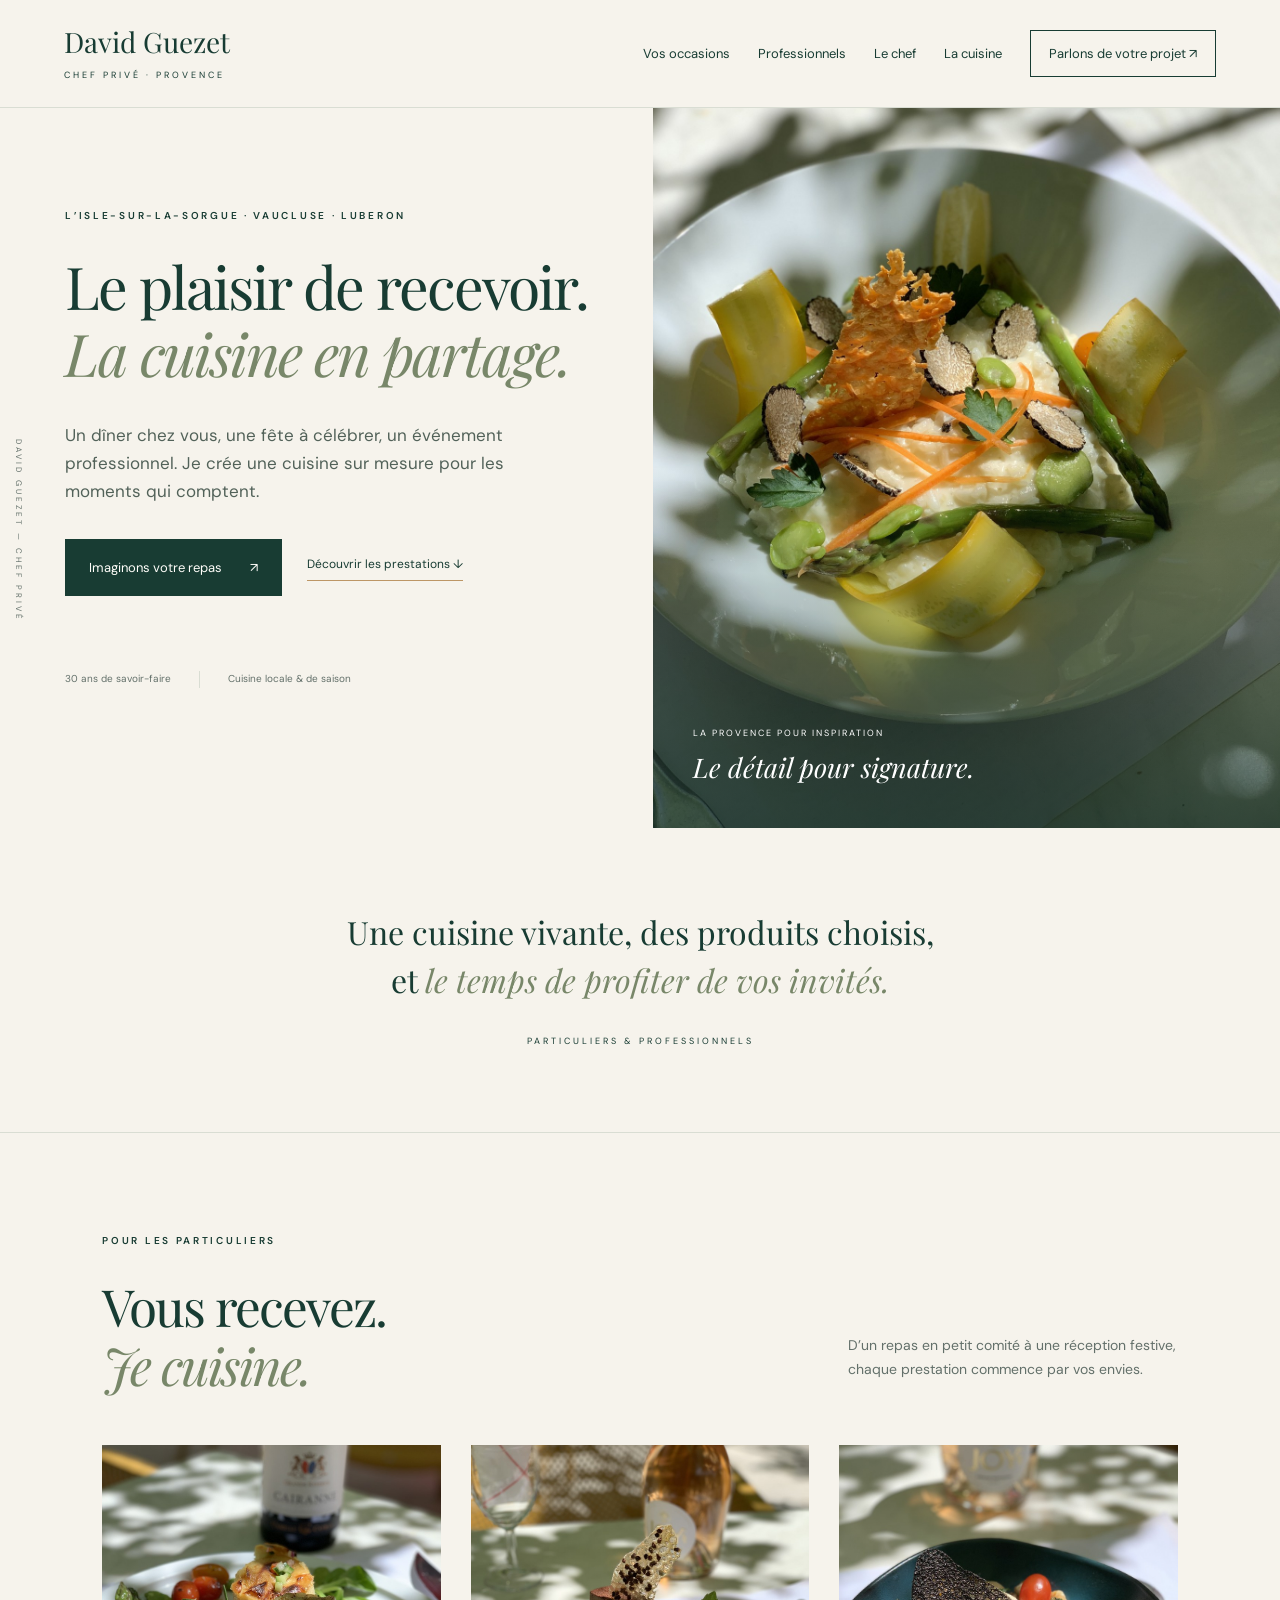
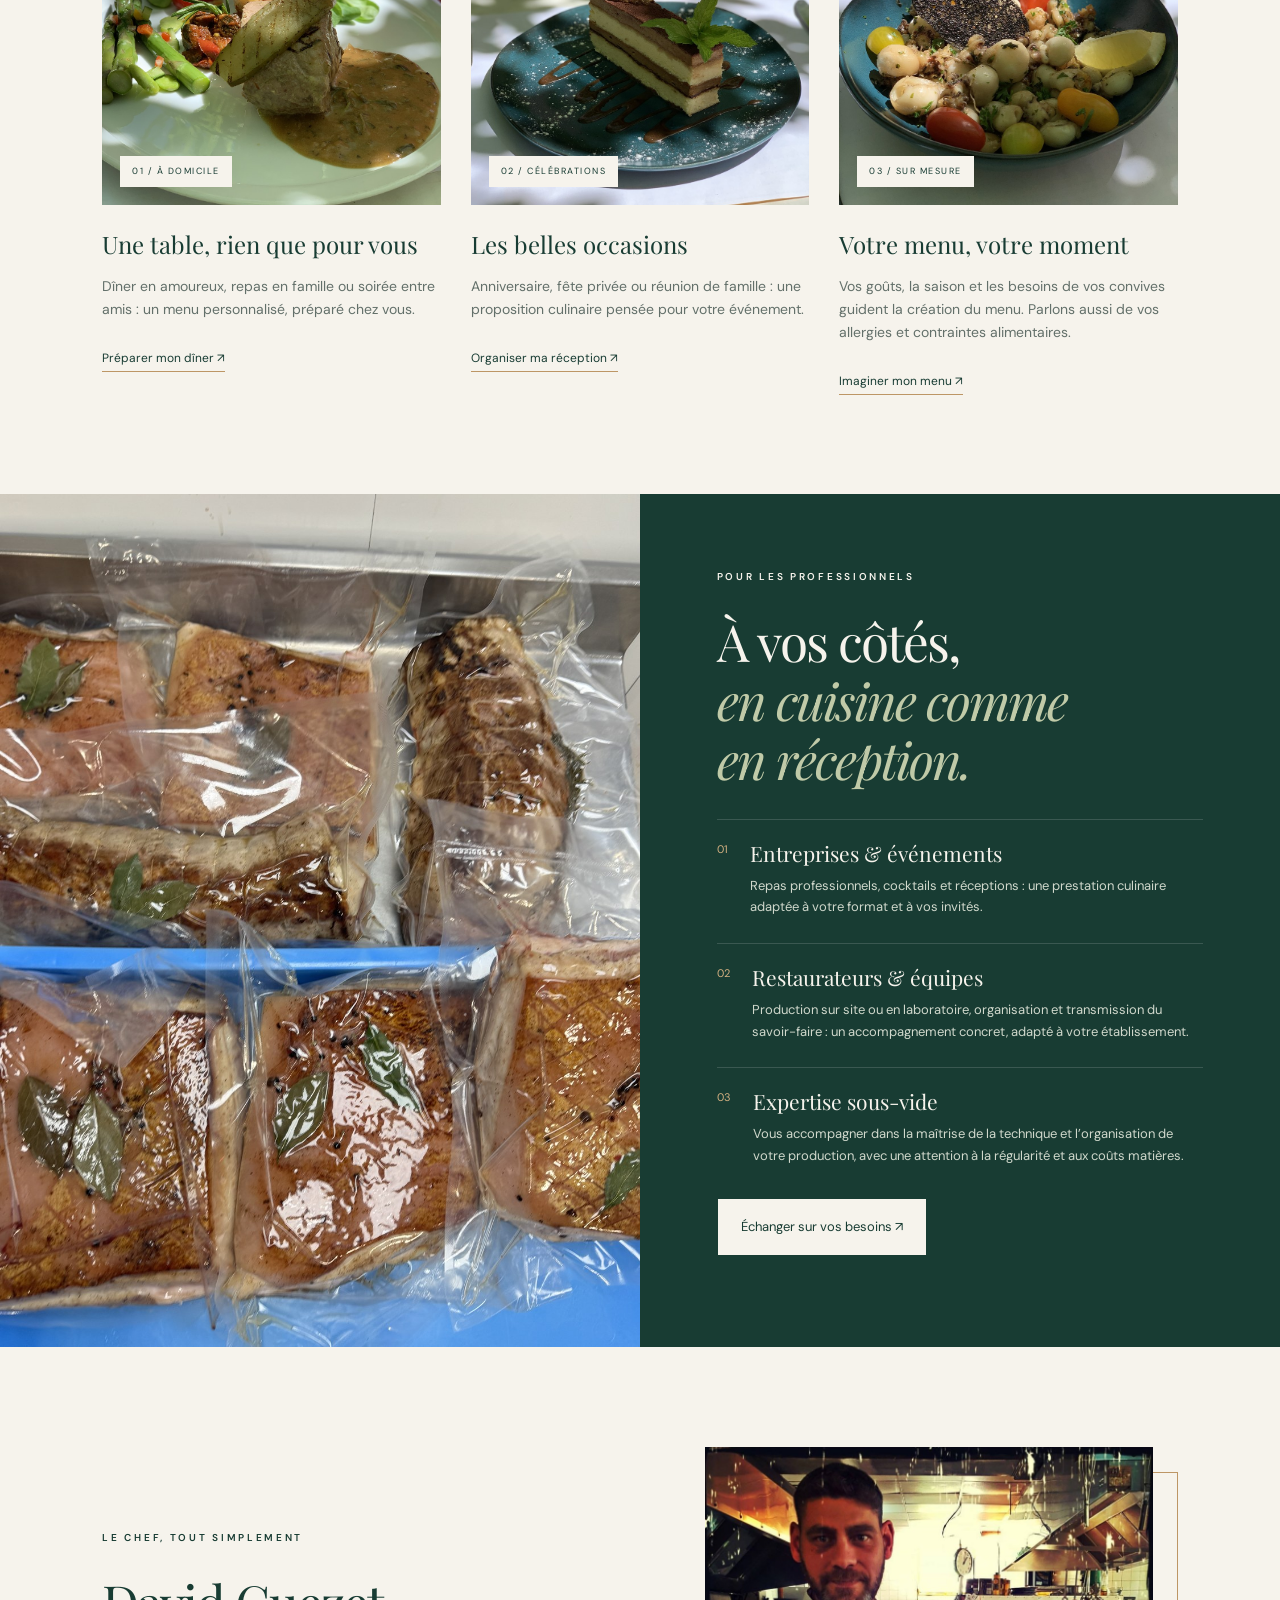
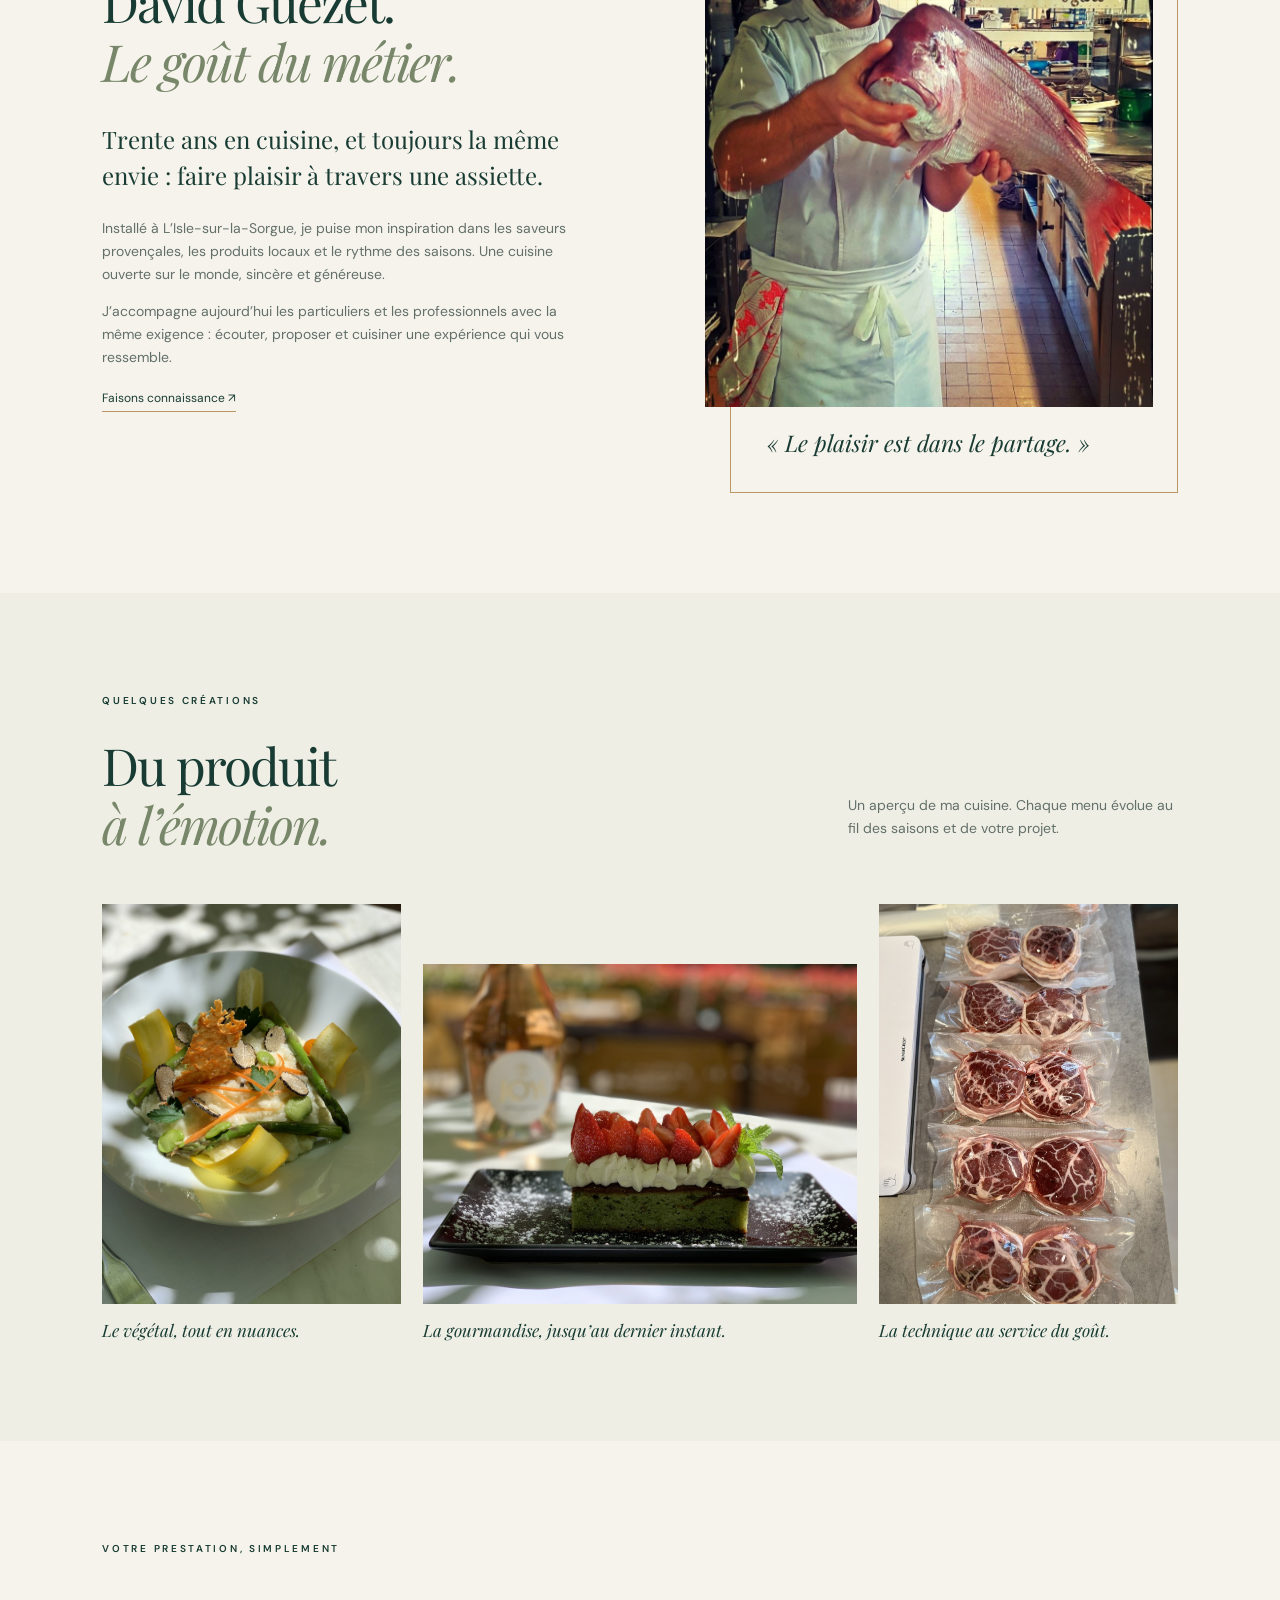
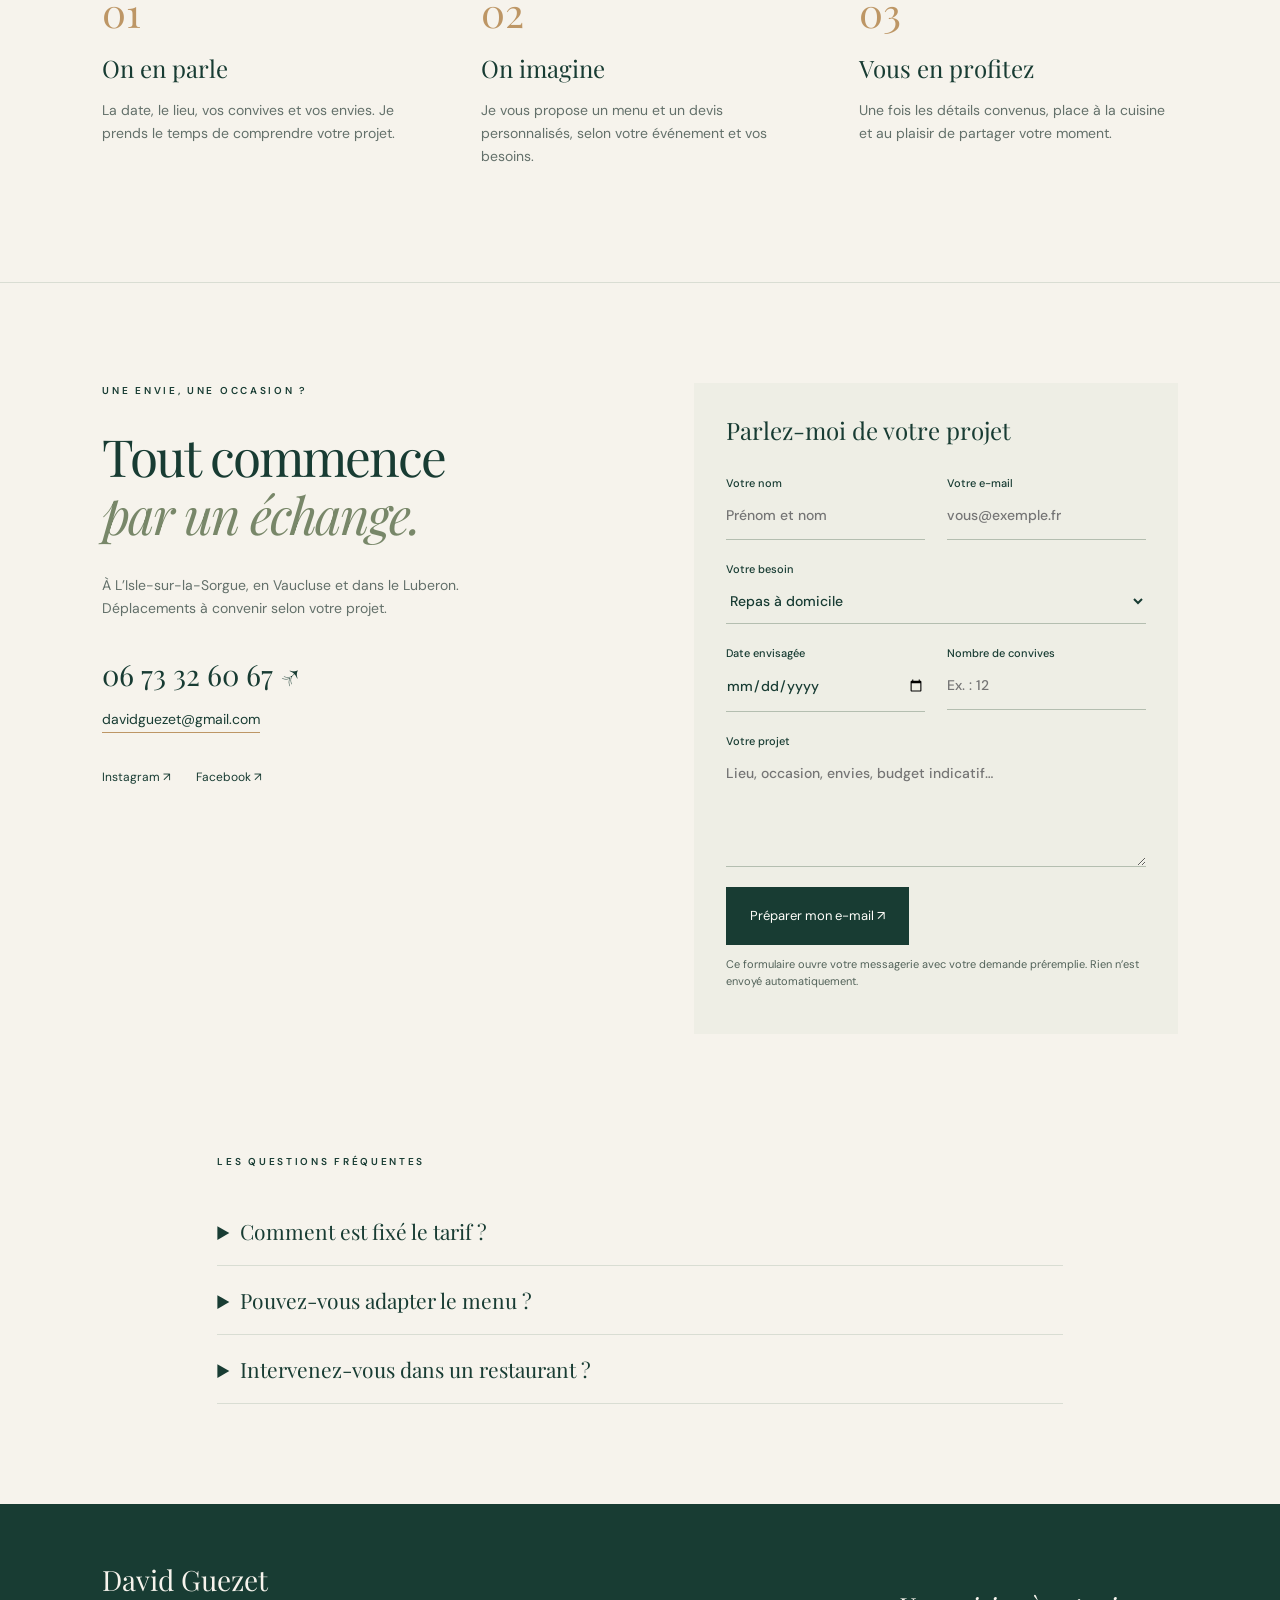
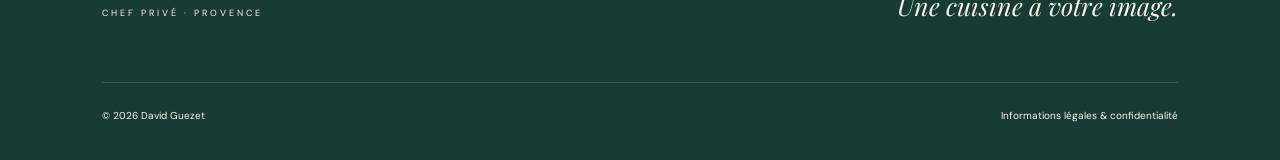
==== commit 29e62350: "Actualiser le cadrage du portrait vers le haut" ====
--- a/index.html
+++ b/index.html
@@ -1,5 +1,5 @@
 <!doctype html>
-<html lang="fr"><head><meta charset="utf-8"><meta name="viewport" content="width=device-width, initial-scale=1"><title>David Guezet — Chef privé en Vaucluse & Luberon</title><meta name="description" content="Chef privé à domicile, réceptions et accompagnement des restaurateurs. David Guezet imagine votre expérience culinaire sur mesure en Vaucluse et Luberon."><meta name="theme-color" content="#163d34"><meta property="og:title" content="David Guezet — Chef privé en Provence"><meta property="og:description" content="Une cuisine de saison, une expérience à votre image. Particuliers & professionnels."><meta property="og:type" content="website"><link rel="icon" href="assets/favicon.svg" type="image/svg+xml"><link rel="stylesheet" href="style.css"></head>
+<html lang="fr"><head><meta charset="utf-8"><meta name="viewport" content="width=device-width, initial-scale=1"><title>David Guezet — Chef privé en Vaucluse & Luberon</title><meta name="description" content="Chef privé à domicile, réceptions et accompagnement des restaurateurs. David Guezet imagine votre expérience culinaire sur mesure en Vaucluse et Luberon."><meta name="theme-color" content="#163d34"><meta property="og:title" content="David Guezet — Chef privé en Provence"><meta property="og:description" content="Une cuisine de saison, une expérience à votre image. Particuliers & professionnels."><meta property="og:type" content="website"><link rel="icon" href="assets/favicon.svg" type="image/svg+xml"><link rel="stylesheet" href="style.css?v=portrait-haut-3"></head>
 <body><a class="skip" href="#contenu">Aller au contenu</a>
 <header><a class="wordmark" href="#" aria-label="David Guezet, accueil">David Guezet<span>CHEF PRIVÉ · PROVENCE</span></a><button id="menu-toggle" aria-expanded="false" aria-controls="navigation">Menu <span>☰</span></button><nav id="navigation" aria-label="Navigation principale"><a href="#experiences">Vos occasions</a><a href="#professionnels">Professionnels</a><a href="#chef">Le chef</a><a href="#galerie">La cuisine</a><a class="nav-contact" href="#contact">Parlons de votre projet ↗</a></nav></header>
 <main id="contenu"><section class="hero"><div class="hero-copy"><p class="eyebrow">L’ISLE-SUR-LA-SORGUE · VAUCLUSE · LUBERON</p><h1>Le plaisir de recevoir.<br><em>La cuisine en partage.</em></h1><p class="intro">Un dîner chez vous, une fête à célébrer, un événement professionnel. Je crée une cuisine sur mesure pour les moments qui comptent.</p><div class="actions"><a class="button" href="#contact">Imaginons votre repas <span>↗</span></a><a class="text-link" href="#experiences">Découvrir les prestations ↓</a></div><div class="hero-foot"><span>30 ans de savoir-faire</span><span>Cuisine locale & de saison</span></div></div><div class="hero-photo"><img src="assets/signature.jpg" alt="Assiette de risotto, légumes et truffe, création culinaire de David Guezet" fetchpriority="high"><div class="photo-caption"><span>LA PROVENCE POUR INSPIRATION</span><span>Le détail pour signature.</span></div></div><span class="vertical-note">DAVID GUEZET — CHEF PRIVÉ</span></section>
--- a/style.css
+++ b/style.css
@@ -1,2 +1,3 @@
 @import url('https://fonts.googleapis.com/css2?family=DM+Sans:wght@400;500;600;700&family=Playfair+Display:ital,wght@0,400;0,500;1,400&display=swap');
 :root{--paper:#f6f3ec;--ink:#183c33;--muted:#63706a;--gold:#bd9665;--line:#d9ddd3;--white:#fffefa}*{box-sizing:border-box}html{scroll-behavior:smooth;scroll-padding-top:100px}body{margin:0;background:var(--paper);color:var(--ink);font-family:'DM Sans',sans-serif;font-size:16px;line-height:1.65}a{color:inherit;text-decoration:none}img{display:block;width:100%;height:100%;object-fit:cover}button,input,textarea,select{font:inherit}a:focus-visible,button:focus-visible,summary:focus-visible,input:focus-visible,textarea:focus-visible,select:focus-visible{outline:3px solid var(--gold);outline-offset:5px}.skip{position:absolute;top:-100px;background:white;padding:12px;z-index:100}.skip:focus{top:0}header{height:108px;padding:0 5%;display:flex;align-items:center;justify-content:space-between;border-bottom:1px solid var(--line);background:var(--paper)}.wordmark{font-family:'Playfair Display',serif;font-size:28px;line-height:1.15;white-space:nowrap}.wordmark span{display:block;font:9px 'DM Sans',sans-serif;letter-spacing:3px;margin-top:10px}nav{display:flex;gap:28px;align-items:center;font-size:13px}nav a:hover,.text-link:hover{color:#937044}.nav-contact{border:1px solid var(--ink);padding:12px 18px}#menu-toggle{display:none}.hero{min-height:720px;display:grid;grid-template-columns:1.04fr 1fr;position:relative}.hero-copy{padding:100px 8% 50px 10%}.eyebrow{font-size:10px;letter-spacing:2.7px;font-weight:600;margin:0 0 27px;text-transform:uppercase}h1,h2{font-family:'Playfair Display',Georgia,serif;letter-spacing:-2px;font-weight:400;line-height:1.15;margin:0 0 30px}h1{font-size:clamp(42px,4.6vw,72px)}h2{font-size:clamp(38px,4vw,58px)}em{font-weight:400;color:#788769}.intro{max-width:440px;font-size:17px;color:#526259;margin:34px 0}.actions{display:flex;gap:25px;align-items:center;flex-wrap:wrap;margin-top:34px}.button{display:inline-flex;align-items:center;justify-content:space-between;gap:28px;background:var(--ink);color:var(--white);padding:17px 23px;border:1px solid var(--ink);font-size:13px;cursor:pointer;transition:background .2s}.button:hover{background:#285648}.text-link{font-size:12px;border-bottom:1px solid var(--gold);padding-bottom:5px}.hero-foot{display:flex;gap:28px;font-size:10px;color:var(--muted);padding-top:75px}.hero-foot span+span{border-left:1px solid var(--line);padding-left:28px}.hero-photo{position:relative;min-height:720px}.hero-photo img{position:absolute;inset:0}.hero-photo:after{content:'';position:absolute;inset:50% 0 0;background:linear-gradient(transparent,#112a26aa)}.photo-caption{position:absolute;bottom:43px;left:40px;color:white;z-index:1}.photo-caption span{display:block}.photo-caption span:first-child{font-size:9px;letter-spacing:2px}.photo-caption span:last-child{font:italic 27px 'Playfair Display',serif;margin-top:8px}.vertical-note{position:absolute;left:12px;top:46%;writing-mode:vertical-rl;font-size:8px;letter-spacing:3px;color:var(--muted)}.statement{text-align:center;padding:80px 20px;border-bottom:1px solid var(--line)}.statement p{font:32px/1.5 'Playfair Display',serif;margin:0 0 22px}.statement span{font-size:9px;letter-spacing:3px}.section{padding:100px 8%;scroll-margin-top:25px}.section-head{display:flex;justify-content:space-between;align-items:flex-end;gap:50px;margin-bottom:50px}.section-head h2{margin-bottom:0}.section-head>p{max-width:330px;color:var(--muted);font-size:14px}.service-grid{display:grid;grid-template-columns:repeat(3,1fr);gap:30px}.image-wrap{height:360px;position:relative;overflow:hidden}.image-wrap img{transition:transform .6s}.image-wrap:hover img{transform:scale(1.04)}.image-wrap span{position:absolute;left:18px;bottom:18px;background:var(--paper);padding:8px 12px;font-size:9px;letter-spacing:1.5px}h3{font-family:'Playfair Display',serif;font-size:24px;font-weight:400;line-height:1.3;margin:24px 0 15px}.service-grid p{color:var(--muted);font-size:14px;margin-bottom:23px}.professional{display:grid;grid-template-columns:1fr 1fr;background:var(--ink);color:var(--paper)}.pro-photo{min-height:850px}.pro-copy{padding:75px 12%}.professional em{color:#c0caa8}.pro-line{display:flex;gap:22px;border-top:1px solid #ffffff25;padding-top:20px;margin-top:25px}.pro-line>span{font-size:11px;color:#d3b081}.pro-line h3{margin:0 0 8px;font-size:21px}.pro-line p{font-size:13px;color:#d0d8cc;margin:0}.light{background:var(--paper);color:var(--ink);margin-top:32px}.light:hover{background:#e8e4d8}.chef{display:grid;grid-template-columns:1fr 1fr;gap:12%;align-items:center}.chef-copy p:not(.eyebrow){font-size:14px;color:var(--muted)}.chef-copy .large-copy{font:24px/1.5 'Playfair Display',serif!important;color:var(--ink)!important}.chef-portrait{position:relative;padding:0 25px 35px 0}.chef-portrait:before{content:'';position:absolute;inset:25px 0 0 25px;border:1px solid var(--gold);z-index:-1}.chef-portrait img{height:560px}.chef-portrait span{display:block;font:italic 23px 'Playfair Display',serif;margin-top:20px;text-align:center}.gallery{background:#eeeee5}.gallery-grid{display:grid;grid-template-columns:1fr 1.45fr 1fr;gap:22px;align-items:start}figure{margin:0}.gallery-grid img{height:400px}.gallery-grid figure:nth-child(2){padding-top:60px}.gallery-grid figure:nth-child(2) img{height:340px}figcaption{font:italic 17px 'Playfair Display',serif;margin-top:15px}.process{border-bottom:1px solid var(--line)}.steps{display:grid;grid-template-columns:repeat(3,1fr);gap:60px}.steps>article>span{font:40px 'Playfair Display',serif;color:var(--gold)}.steps h3{margin-top:15px}.steps p{font-size:14px;color:var(--muted)}.contact{display:grid;grid-template-columns:1fr 1fr;gap:10%}.contact>div>p:not(.eyebrow){font-size:14px;color:var(--muted)}.phone{display:block;font:29px 'Playfair Display',serif;margin-top:35px}.mail{font-size:14px;display:inline-block;margin-top:15px;border-bottom:1px solid var(--gold)}.socials{display:flex;gap:25px;font-size:12px;margin-top:35px}form{background:#eeeee5;padding:32px}form h3{margin:0 0 28px}label{display:block;font-size:11px;margin-bottom:20px;font-weight:500}input,select,textarea{display:block;width:100%;border:0;border-bottom:1px solid #b4beb0;border-radius:0;padding:12px 0;background:transparent;color:var(--ink);font-size:14px}textarea{resize:vertical}.form-row{display:grid;grid-template-columns:1fr 1fr;gap:22px}.form-note,#form-status{font-size:11px;color:#526259;line-height:1.6}.faq{padding-top:20px;max-width:1050px;margin:auto}details{border-bottom:1px solid var(--line);padding:20px 0}summary{cursor:pointer;font:21px 'Playfair Display',serif}details p{font-size:14px;color:var(--muted);max-width:750px}footer{padding:60px 8% 35px;background:var(--ink);color:var(--paper);display:grid;grid-template-columns:1fr 1fr;gap:35px}footer>p{font:italic 25px 'Playfair Display',serif;text-align:right}footer>div{grid-column:1/-1;border-top:1px solid #ffffff25;padding-top:25px;display:flex;justify-content:space-between;font-size:10px;gap:20px}.legal{max-width:1000px;margin:auto;min-height:70vh}.legal h1{font-size:48px}.legal h2{font-size:28px;margin-top:45px}.legal p{color:var(--muted)}@media(min-width:1600px){body{max-width:1800px;margin:auto}}@media(max-width:1000px){nav{gap:16px;font-size:11px}header{padding:0 4%}.hero-copy{padding-top:70px}.hero-foot{flex-wrap:wrap;gap:12px}.hero-foot span+span{border:0;padding:0}.image-wrap{height:290px}.pro-copy{padding:60px 9%}.chef{gap:7%}.chef-portrait img{height:470px}.contact{gap:6%}}@media(max-width:760px){header{height:88px;padding:0 6%;position:relative;z-index:5}.wordmark{font-size:25px}.wordmark span{font-size:8px}#menu-toggle{display:block;border:0;background:none;color:var(--ink);padding:12px;font-size:13px}nav{display:none;position:absolute;top:88px;left:0;right:0;background:var(--paper);padding:25px 6%;box-shadow:0 10px 12px #00000010;font-size:15px}nav.open{display:flex;align-items:stretch;flex-direction:column;gap:22px}.hero{grid-template-columns:1fr}.hero-copy{padding:55px 7% 40px}.hero h1{font-size:46px}.hero-photo{min-height:490px;max-height:600px}.hero-foot{padding-top:35px;gap:22px}.vertical-note{display:none}.intro{font-size:16px}.eyebrow{font-size:9px;letter-spacing:2px}.actions{gap:25px}.statement{padding:50px 7%}.statement p{font-size:25px}.section{padding:65px 7%}.section-head{display:block;margin-bottom:35px}.section-head>p{max-width:100%;margin-top:25px}.service-grid{grid-template-columns:1fr;gap:45px}.image-wrap{height:390px}.service-grid h3{margin-top:20px}.professional{grid-template-columns:1fr}.pro-photo{min-height:0;height:430px}.pro-copy{padding:55px 7%}.chef{grid-template-columns:1fr;gap:45px}.chef-portrait{max-width:500px}.chef-portrait img{height:490px}.gallery-grid{grid-template-columns:1fr 1fr;gap:22px}.gallery-grid figure:nth-child(2){padding-top:35px}.gallery-grid img,.gallery-grid figure:nth-child(2) img{height:290px}.gallery-grid figure:last-child{grid-column:1/-1}.gallery-grid figure:last-child img{height:300px}figcaption{font-size:15px}.steps{grid-template-columns:1fr;gap:28px}.steps article{border-top:1px solid var(--line);padding-top:25px}.contact{grid-template-columns:1fr;gap:40px}form{padding:25px}.form-row{grid-template-columns:1fr;gap:0}.phone{font-size:27px}.faq{padding-top:10px}footer{padding:45px 7%;grid-template-columns:1fr}footer>p{text-align:left;margin:0}footer>div{flex-direction:column}h2{font-size:42px}.legal h1{font-size:40px}}@media(prefers-reduced-motion:reduce){html{scroll-behavior:auto}*{transition:none!important}}
+.chef-portrait img{object-position:center top}
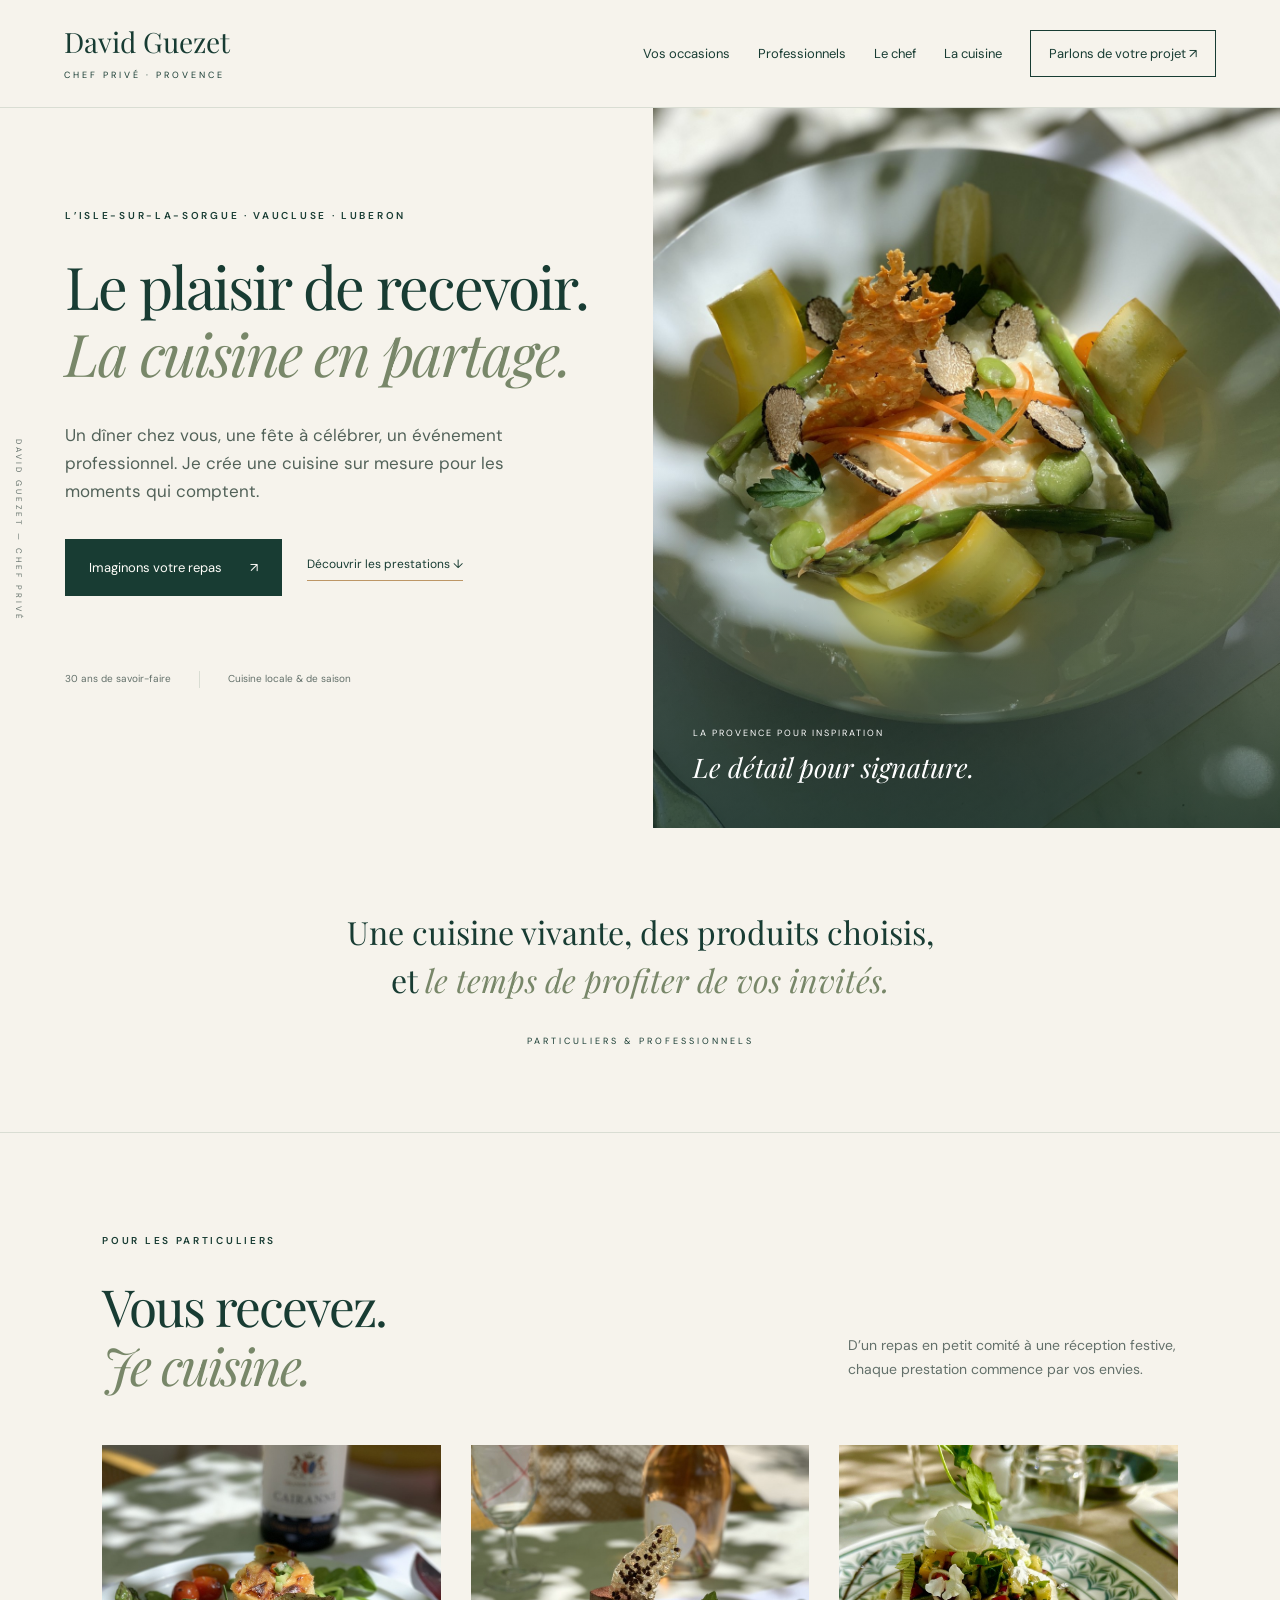
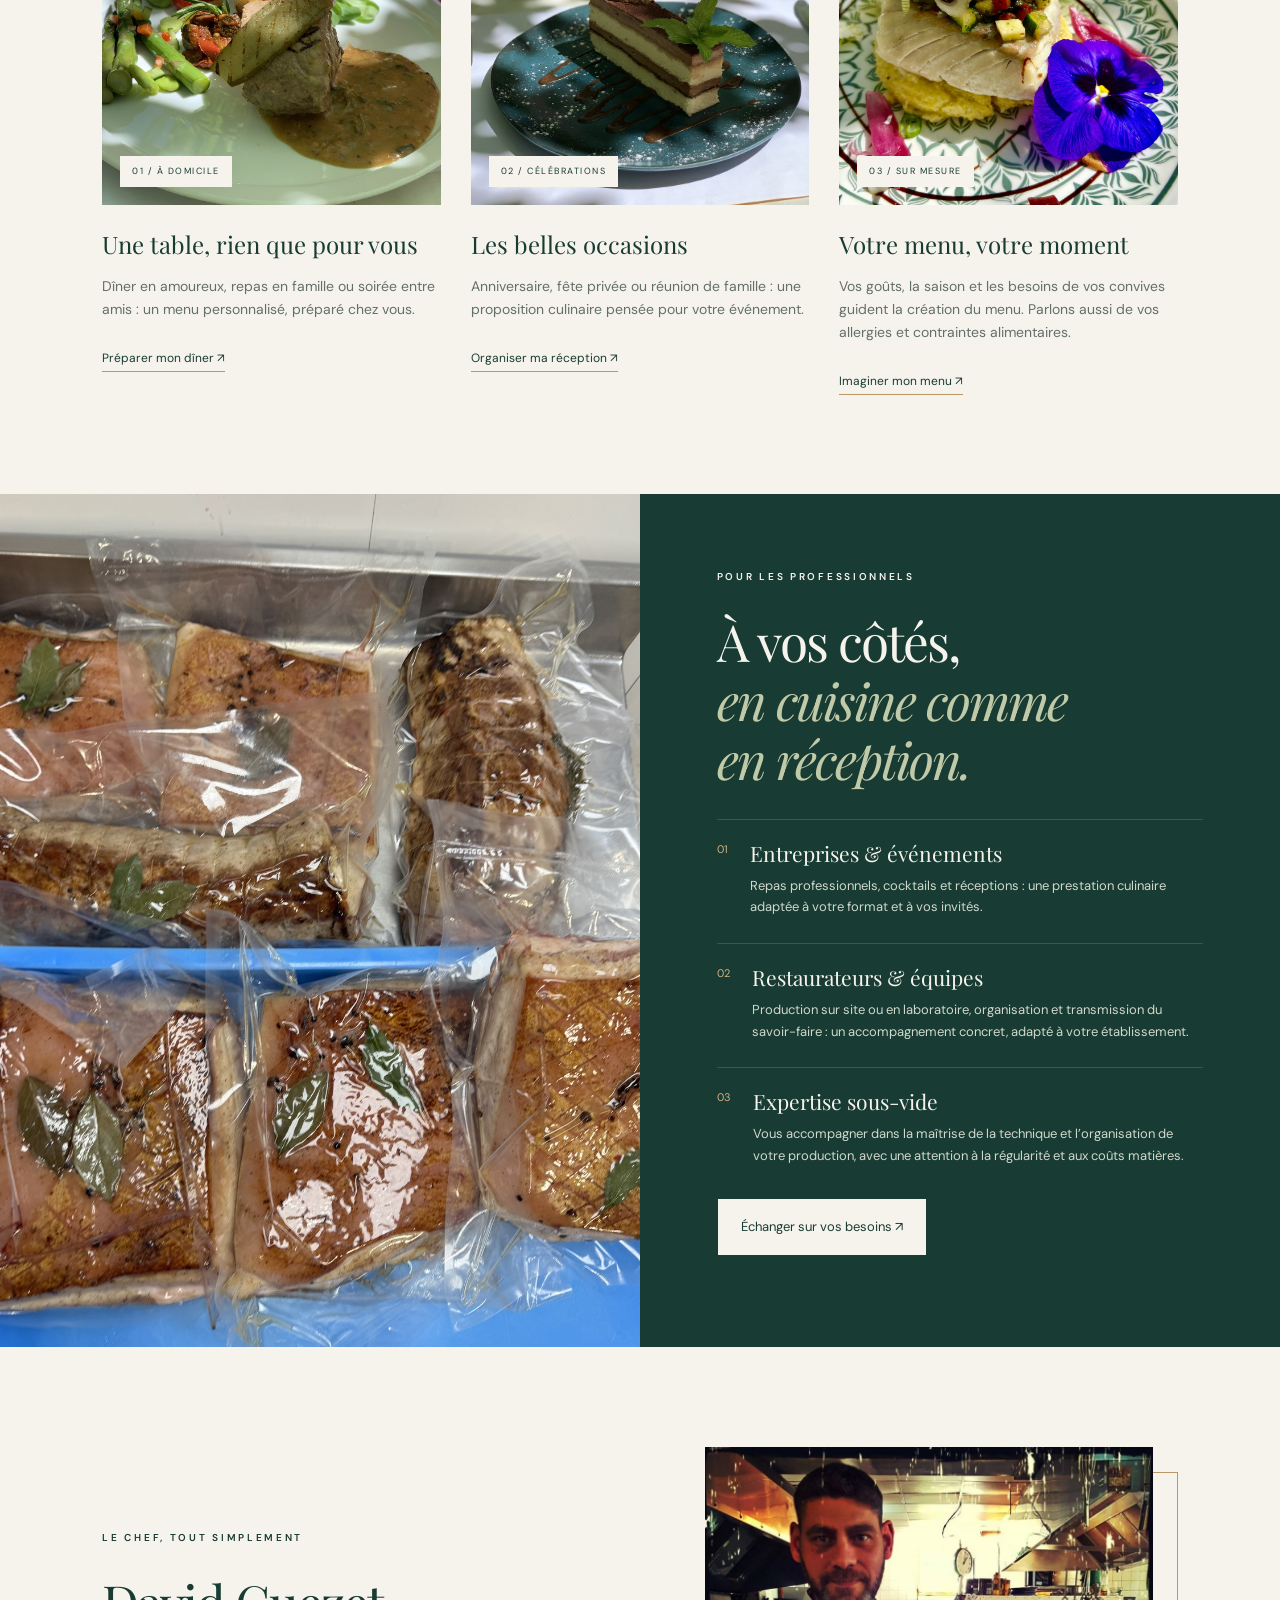
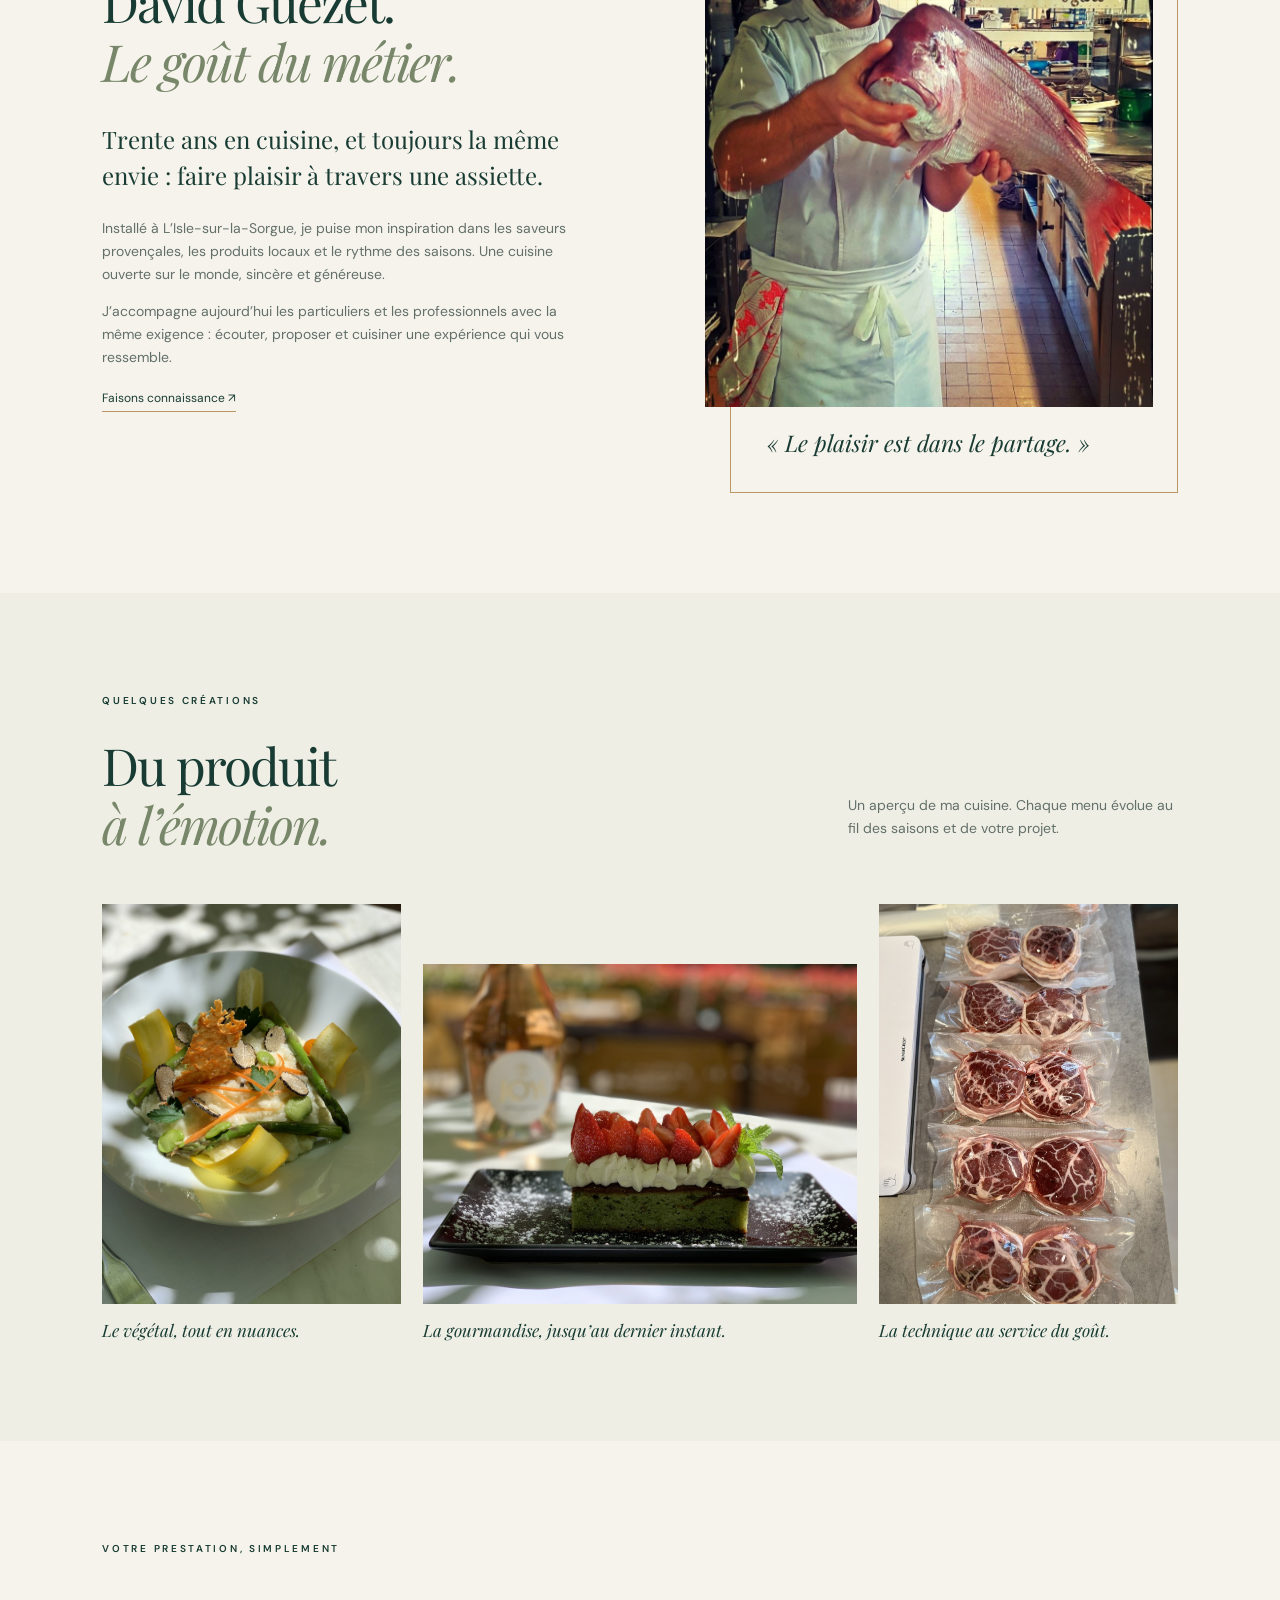
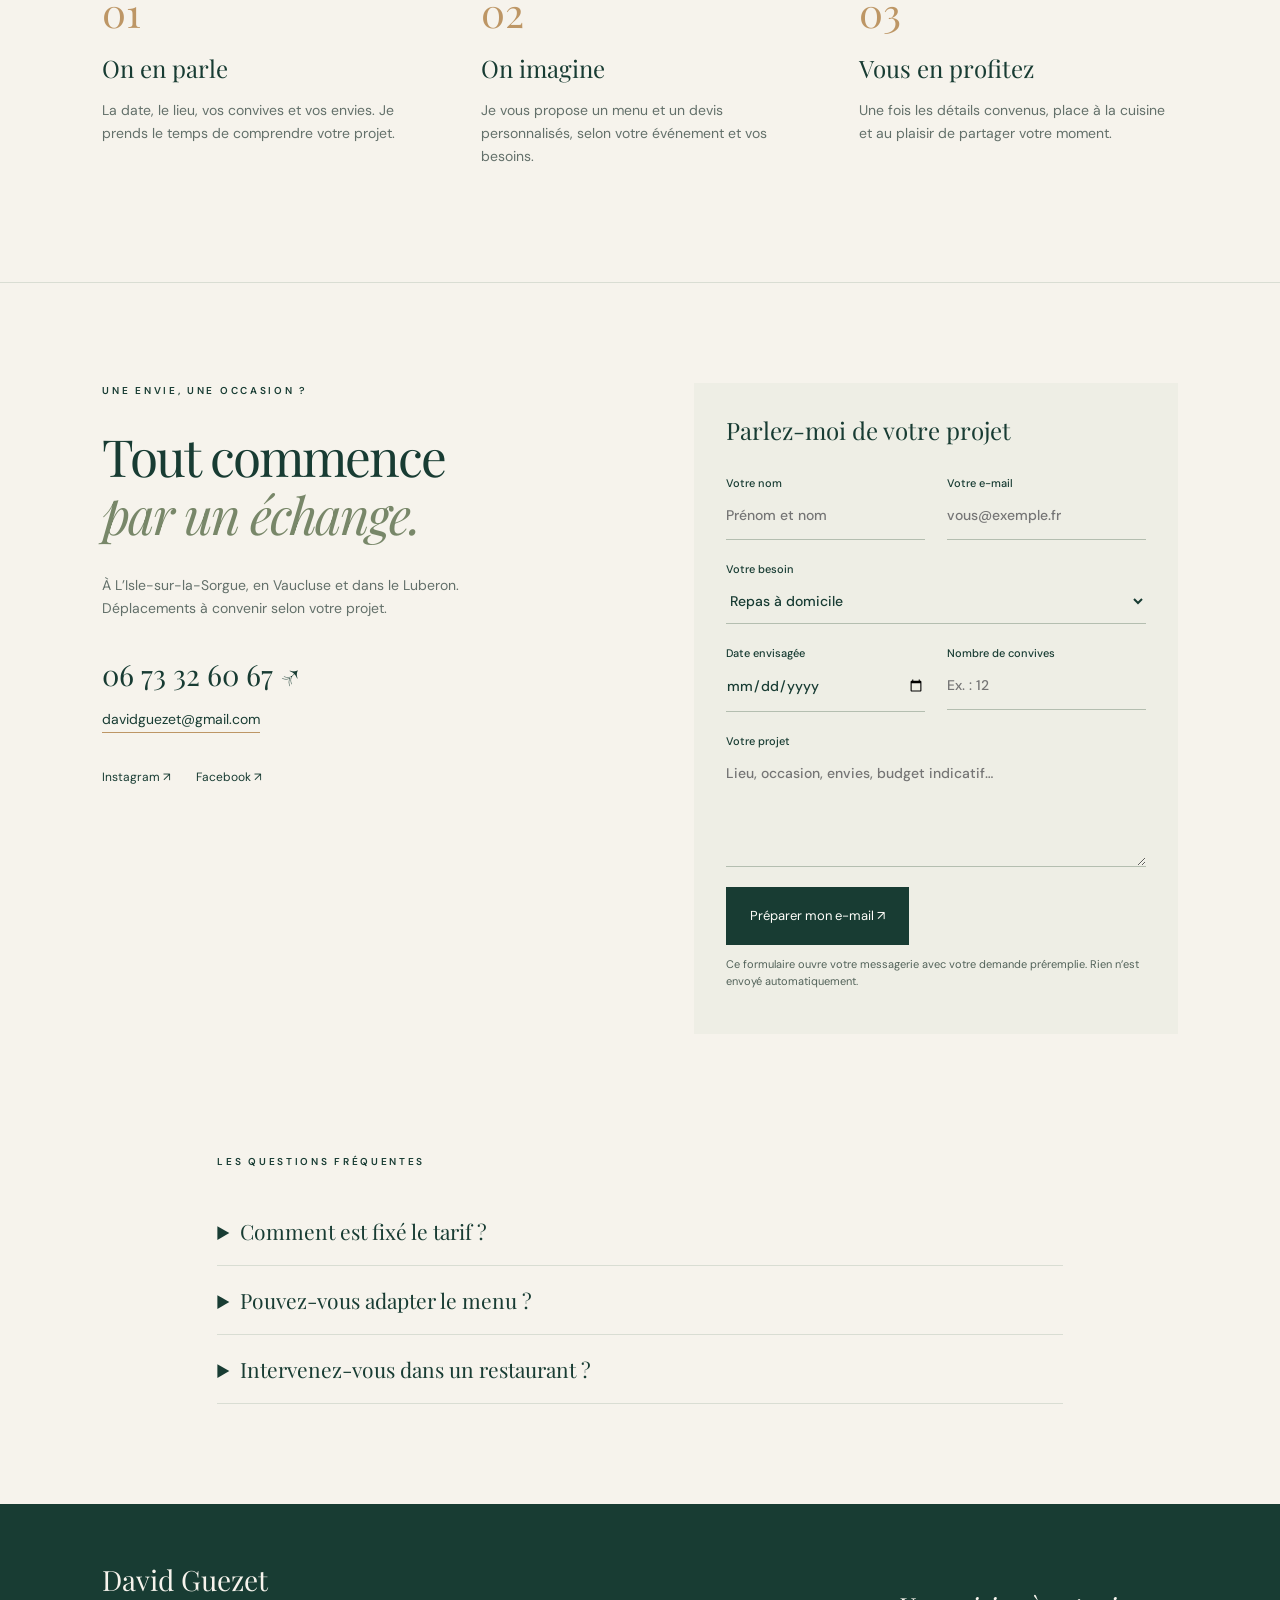
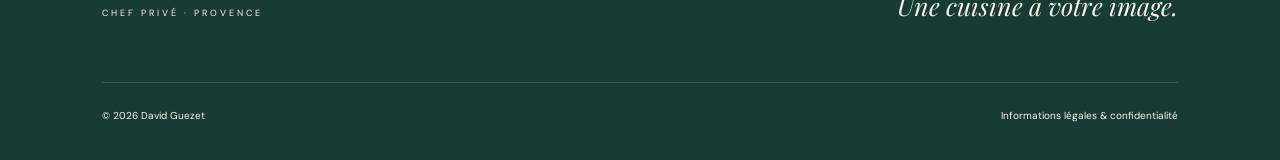
==== commit 8bc068a4: "Remplacer la photo du menu sur mesure" ====
--- a/index.html
+++ b/index.html
@@ -4,7 +4,7 @@
 <header><a class="wordmark" href="#" aria-label="David Guezet, accueil">David Guezet<span>CHEF PRIVÉ · PROVENCE</span></a><button id="menu-toggle" aria-expanded="false" aria-controls="navigation">Menu <span>☰</span></button><nav id="navigation" aria-label="Navigation principale"><a href="#experiences">Vos occasions</a><a href="#professionnels">Professionnels</a><a href="#chef">Le chef</a><a href="#galerie">La cuisine</a><a class="nav-contact" href="#contact">Parlons de votre projet ↗</a></nav></header>
 <main id="contenu"><section class="hero"><div class="hero-copy"><p class="eyebrow">L’ISLE-SUR-LA-SORGUE · VAUCLUSE · LUBERON</p><h1>Le plaisir de recevoir.<br><em>La cuisine en partage.</em></h1><p class="intro">Un dîner chez vous, une fête à célébrer, un événement professionnel. Je crée une cuisine sur mesure pour les moments qui comptent.</p><div class="actions"><a class="button" href="#contact">Imaginons votre repas <span>↗</span></a><a class="text-link" href="#experiences">Découvrir les prestations ↓</a></div><div class="hero-foot"><span>30 ans de savoir-faire</span><span>Cuisine locale & de saison</span></div></div><div class="hero-photo"><img src="assets/signature.jpg" alt="Assiette de risotto, légumes et truffe, création culinaire de David Guezet" fetchpriority="high"><div class="photo-caption"><span>LA PROVENCE POUR INSPIRATION</span><span>Le détail pour signature.</span></div></div><span class="vertical-note">DAVID GUEZET — CHEF PRIVÉ</span></section>
 <section class="statement"><p>Une cuisine vivante, des produits choisis,<br>et <em>le temps de profiter de vos invités.</em></p><span>PARTICULIERS & PROFESSIONNELS</span></section>
-<section class="section experiences" id="experiences"><div class="section-head"><div><p class="eyebrow">POUR LES PARTICULIERS</p><h2>Vous recevez.<br><em>Je cuisine.</em></h2></div><p>D’un repas en petit comité à une réception festive, chaque prestation commence par vos envies.</p></div><div class="service-grid"><article><div class="image-wrap"><img src="assets/table.jpg" alt="Plat dressé avec légumes de saison" loading="lazy"><span>01 / À DOMICILE</span></div><h3>Une table, rien que pour vous</h3><p>Dîner en amoureux, repas en famille ou soirée entre amis : un menu personnalisé, préparé chez vous.</p><a class="text-link" href="#contact" data-service="Repas à domicile">Préparer mon dîner ↗</a></article><article><div class="image-wrap"><img src="assets/douceur.jpg" alt="Dessert individuel au chocolat, soigneusement dressé" loading="lazy"><span>02 / CÉLÉBRATIONS</span></div><h3>Les belles occasions</h3><p>Anniversaire, fête privée ou réunion de famille : une proposition culinaire pensée pour votre événement.</p><a class="text-link" href="#contact" data-service="Fête ou réception privée">Organiser ma réception ↗</a></article><article><div class="image-wrap"><img src="assets/mer.jpg" alt="Assiette de la mer aux tomates colorées et citron" loading="lazy"><span>03 / SUR MESURE</span></div><h3>Votre menu, votre moment</h3><p>Vos goûts, la saison et les besoins de vos convives guident la création du menu. Parlons aussi de vos allergies et contraintes alimentaires.</p><a class="text-link" href="#contact" data-service="Repas à domicile">Imaginer mon menu ↗</a></article></div></section>
+<section class="section experiences" id="experiences"><div class="section-head"><div><p class="eyebrow">POUR LES PARTICULIERS</p><h2>Vous recevez.<br><em>Je cuisine.</em></h2></div><p>D’un repas en petit comité à une réception festive, chaque prestation commence par vos envies.</p></div><div class="service-grid"><article><div class="image-wrap"><img src="assets/table.jpg" alt="Plat dressé avec légumes de saison" loading="lazy"><span>01 / À DOMICILE</span></div><h3>Une table, rien que pour vous</h3><p>Dîner en amoureux, repas en famille ou soirée entre amis : un menu personnalisé, préparé chez vous.</p><a class="text-link" href="#contact" data-service="Repas à domicile">Préparer mon dîner ↗</a></article><article><div class="image-wrap"><img src="assets/douceur.jpg" alt="Dessert individuel au chocolat, soigneusement dressé" loading="lazy"><span>02 / CÉLÉBRATIONS</span></div><h3>Les belles occasions</h3><p>Anniversaire, fête privée ou réunion de famille : une proposition culinaire pensée pour votre événement.</p><a class="text-link" href="#contact" data-service="Fête ou réception privée">Organiser ma réception ↗</a></article><article><div class="image-wrap"><img src="assets/menu-sur-mesure.jpg" alt="Poisson dressé avec légumes, fleurs et décoration colorée" loading="lazy"><span>03 / SUR MESURE</span></div><h3>Votre menu, votre moment</h3><p>Vos goûts, la saison et les besoins de vos convives guident la création du menu. Parlons aussi de vos allergies et contraintes alimentaires.</p><a class="text-link" href="#contact" data-service="Repas à domicile">Imaginer mon menu ↗</a></article></div></section>
 <section class="professional" id="professionnels"><div class="pro-photo"><img src="assets/preparation-pro.jpg" alt="Préparations culinaires conditionnées sous vide pour les professionnels" loading="lazy"></div><div class="pro-copy"><p class="eyebrow">POUR LES PROFESSIONNELS</p><h2>À vos côtés,<br><em>en cuisine comme<br>en réception.</em></h2><div class="pro-line"><span>01</span><div><h3>Entreprises & événements</h3><p>Repas professionnels, cocktails et réceptions : une prestation culinaire adaptée à votre format et à vos invités.</p></div></div><div class="pro-line"><span>02</span><div><h3>Restaurateurs & équipes</h3><p>Production sur site ou en laboratoire, organisation et transmission du savoir-faire : un accompagnement concret, adapté à votre établissement.</p></div></div><div class="pro-line"><span>03</span><div><h3>Expertise sous-vide</h3><p>Vous accompagner dans la maîtrise de la technique et l’organisation de votre production, avec une attention à la régularité et aux coûts matières.</p></div></div><a class="button light" href="#contact" data-service="Accompagnement restaurateur">Échanger sur vos besoins ↗</a></div></section>
 <section class="section chef" id="chef"><div class="chef-copy"><p class="eyebrow">LE CHEF, TOUT SIMPLEMENT</p><h2>David Guezet.<br><em>Le goût du métier.</em></h2><p class="large-copy">Trente ans en cuisine, et toujours la même envie : faire plaisir à travers une assiette.</p><p>Installé à L’Isle-sur-la-Sorgue, je puise mon inspiration dans les saveurs provençales, les produits locaux et le rythme des saisons. Une cuisine ouverte sur le monde, sincère et généreuse.</p><p>J’accompagne aujourd’hui les particuliers et les professionnels avec la même exigence : écouter, proposer et cuisiner une expérience qui vous ressemble.</p><a class="text-link" href="#contact">Faisons connaissance ↗</a></div><div class="chef-portrait"><img src="assets/portrait-david.jpg" alt="David Guezet en cuisine, présentant un poisson" loading="lazy"><span>« Le plaisir est dans le partage. »</span></div></section>
 <section class="section gallery" id="galerie"><div class="section-head"><div><p class="eyebrow">QUELQUES CRÉATIONS</p><h2>Du produit<br><em>à l’émotion.</em></h2></div><p>Un aperçu de ma cuisine. Chaque menu évolue au fil des saisons et de votre projet.</p></div><div class="gallery-grid"><figure><img src="assets/signature.jpg" alt="Risotto aux légumes et lamelles de truffe" loading="lazy"><figcaption>Le végétal, tout en nuances.</figcaption></figure><figure><img src="assets/dessert.jpg" alt="Dessert aux fraises, crème et biscuit vert" loading="lazy"><figcaption>La gourmandise, jusqu’au dernier instant.</figcaption></figure><figure><img src="assets/sous-vide.jpg" alt="Préparations de viande conditionnées sous vide" loading="lazy"><figcaption>La technique au service du goût.</figcaption></figure></div></section>
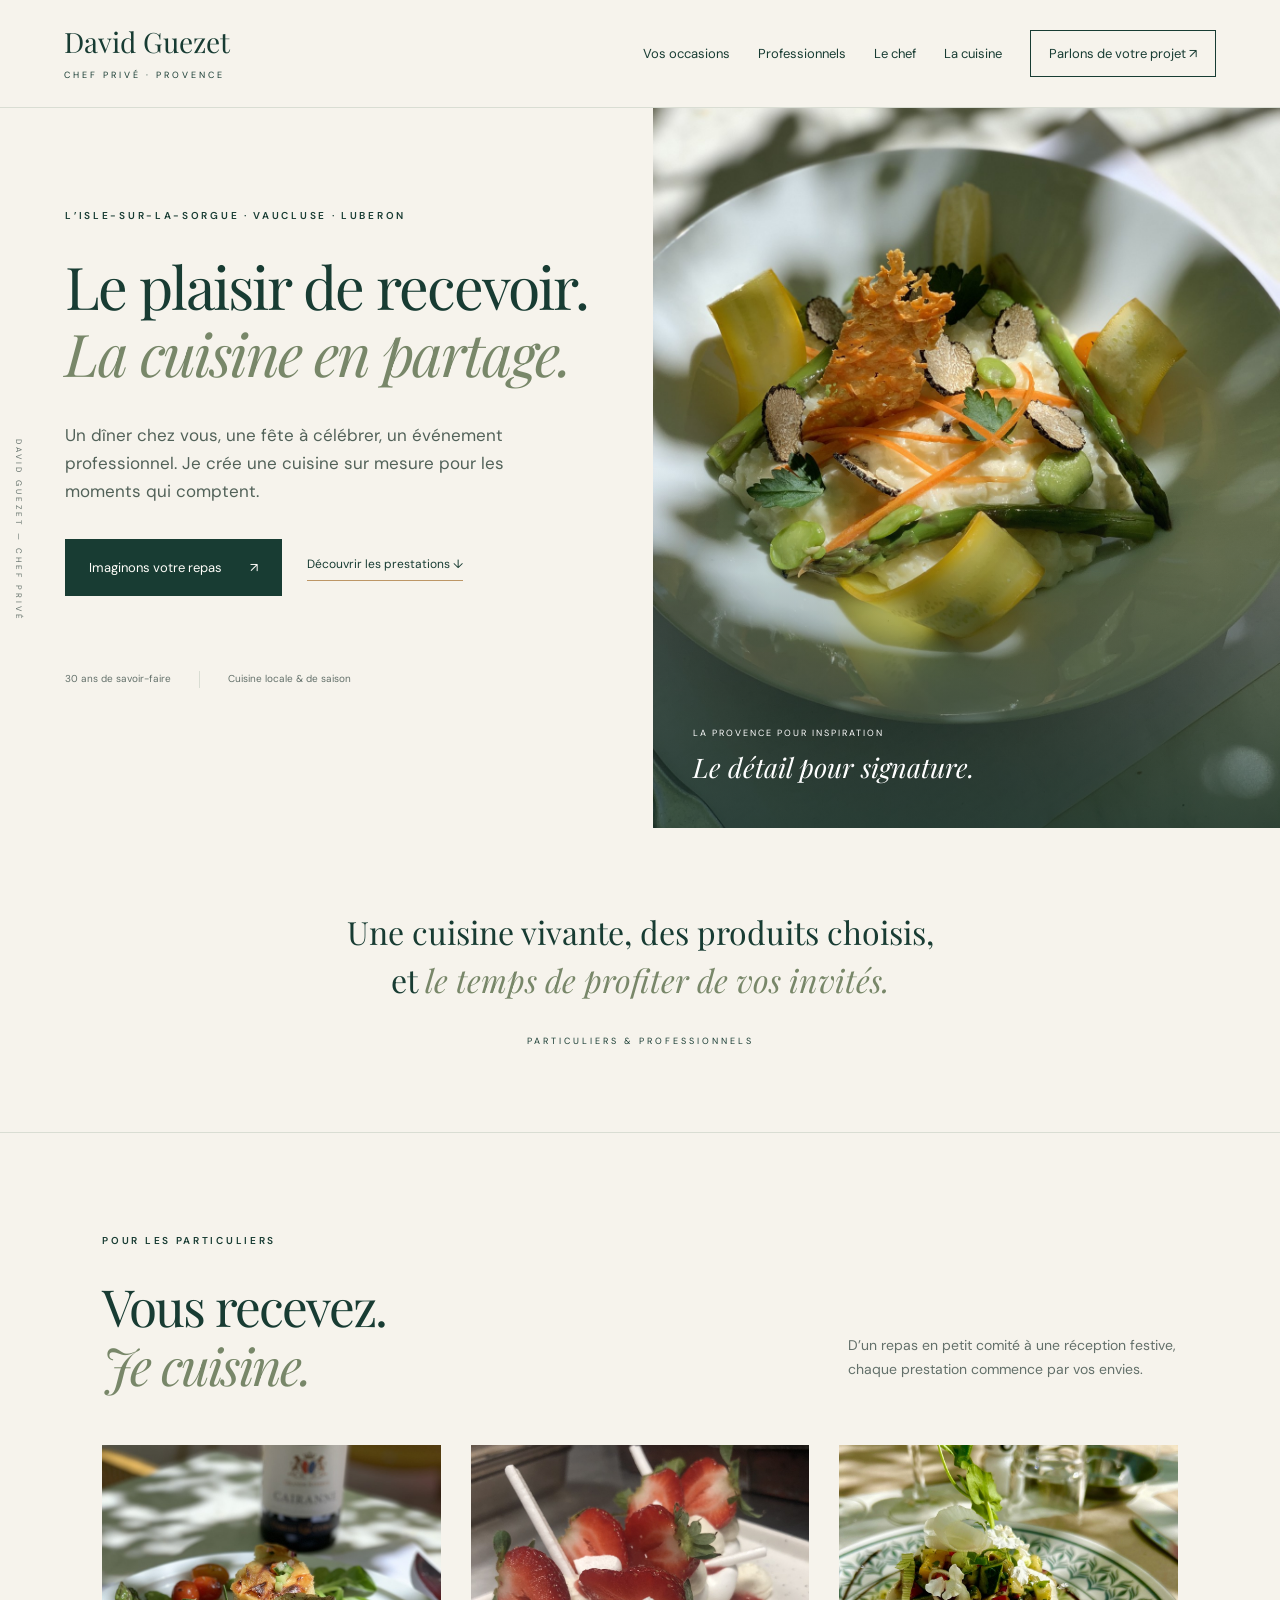
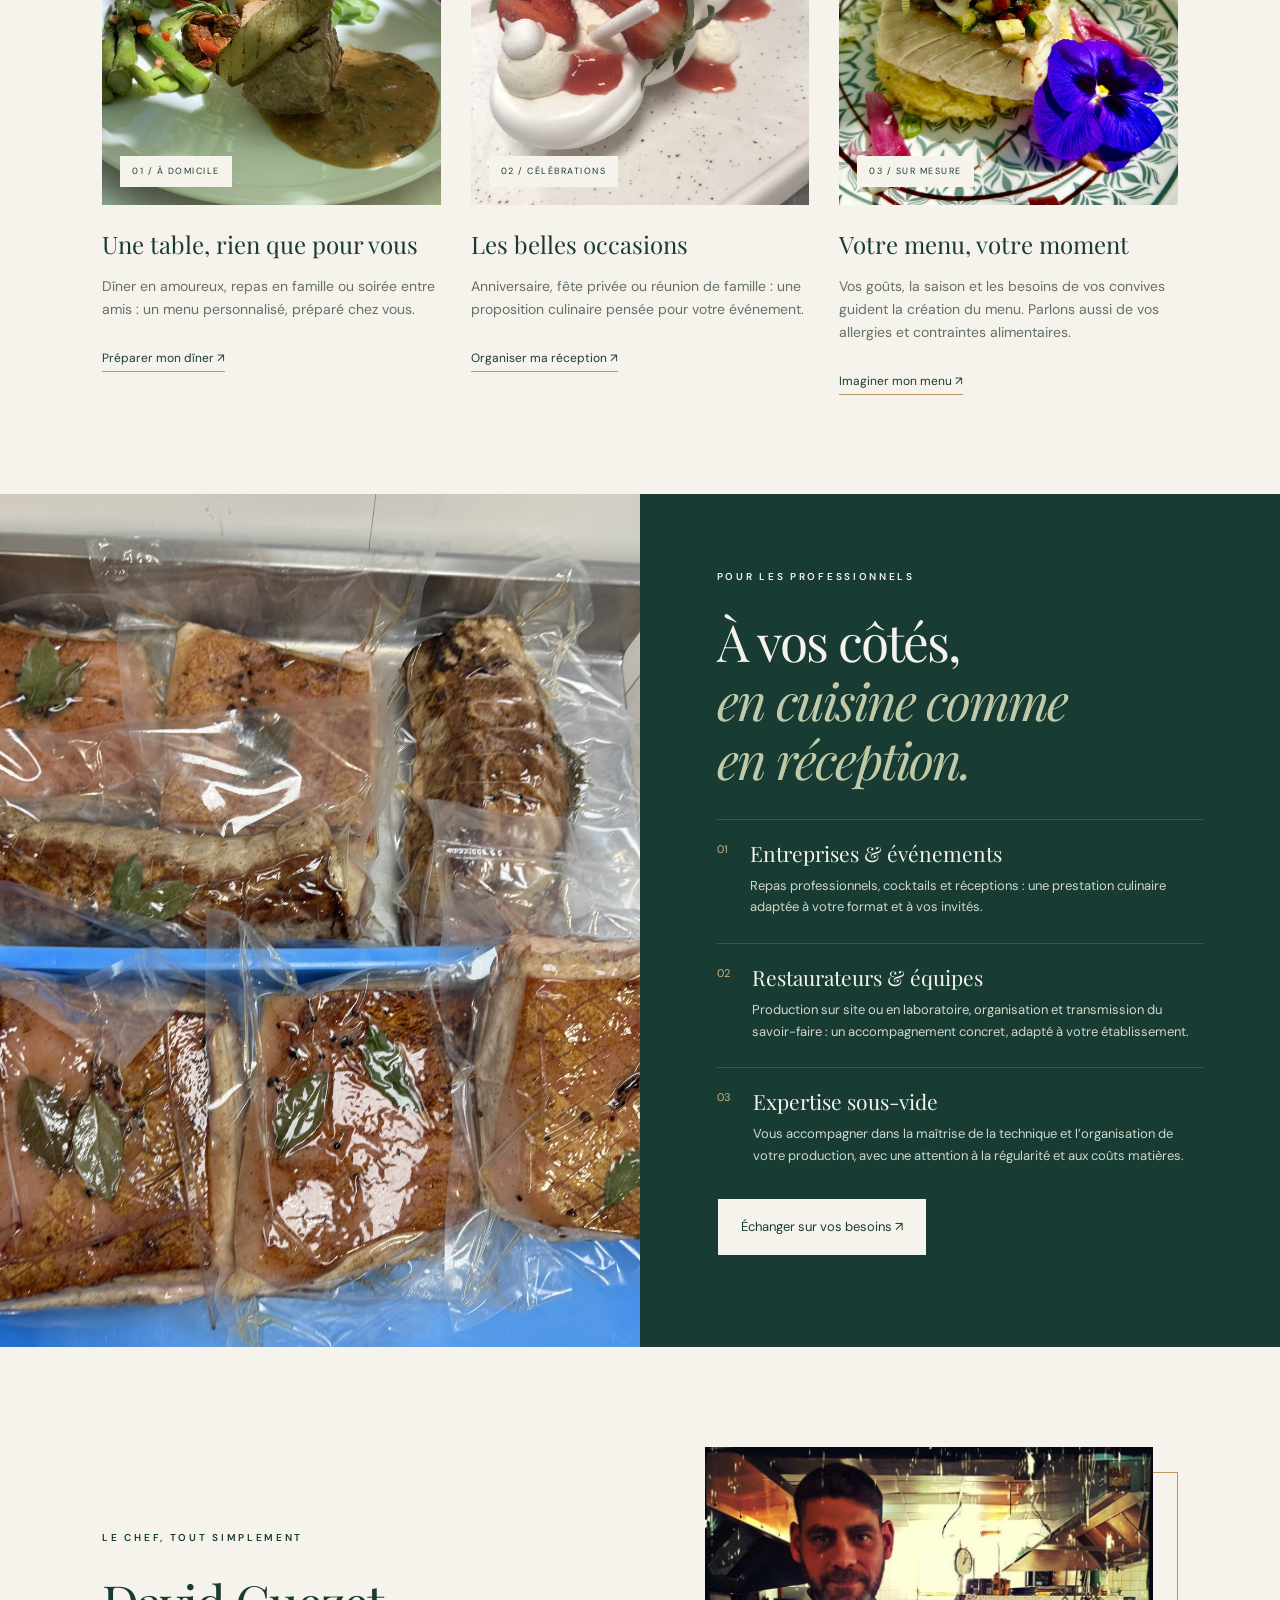
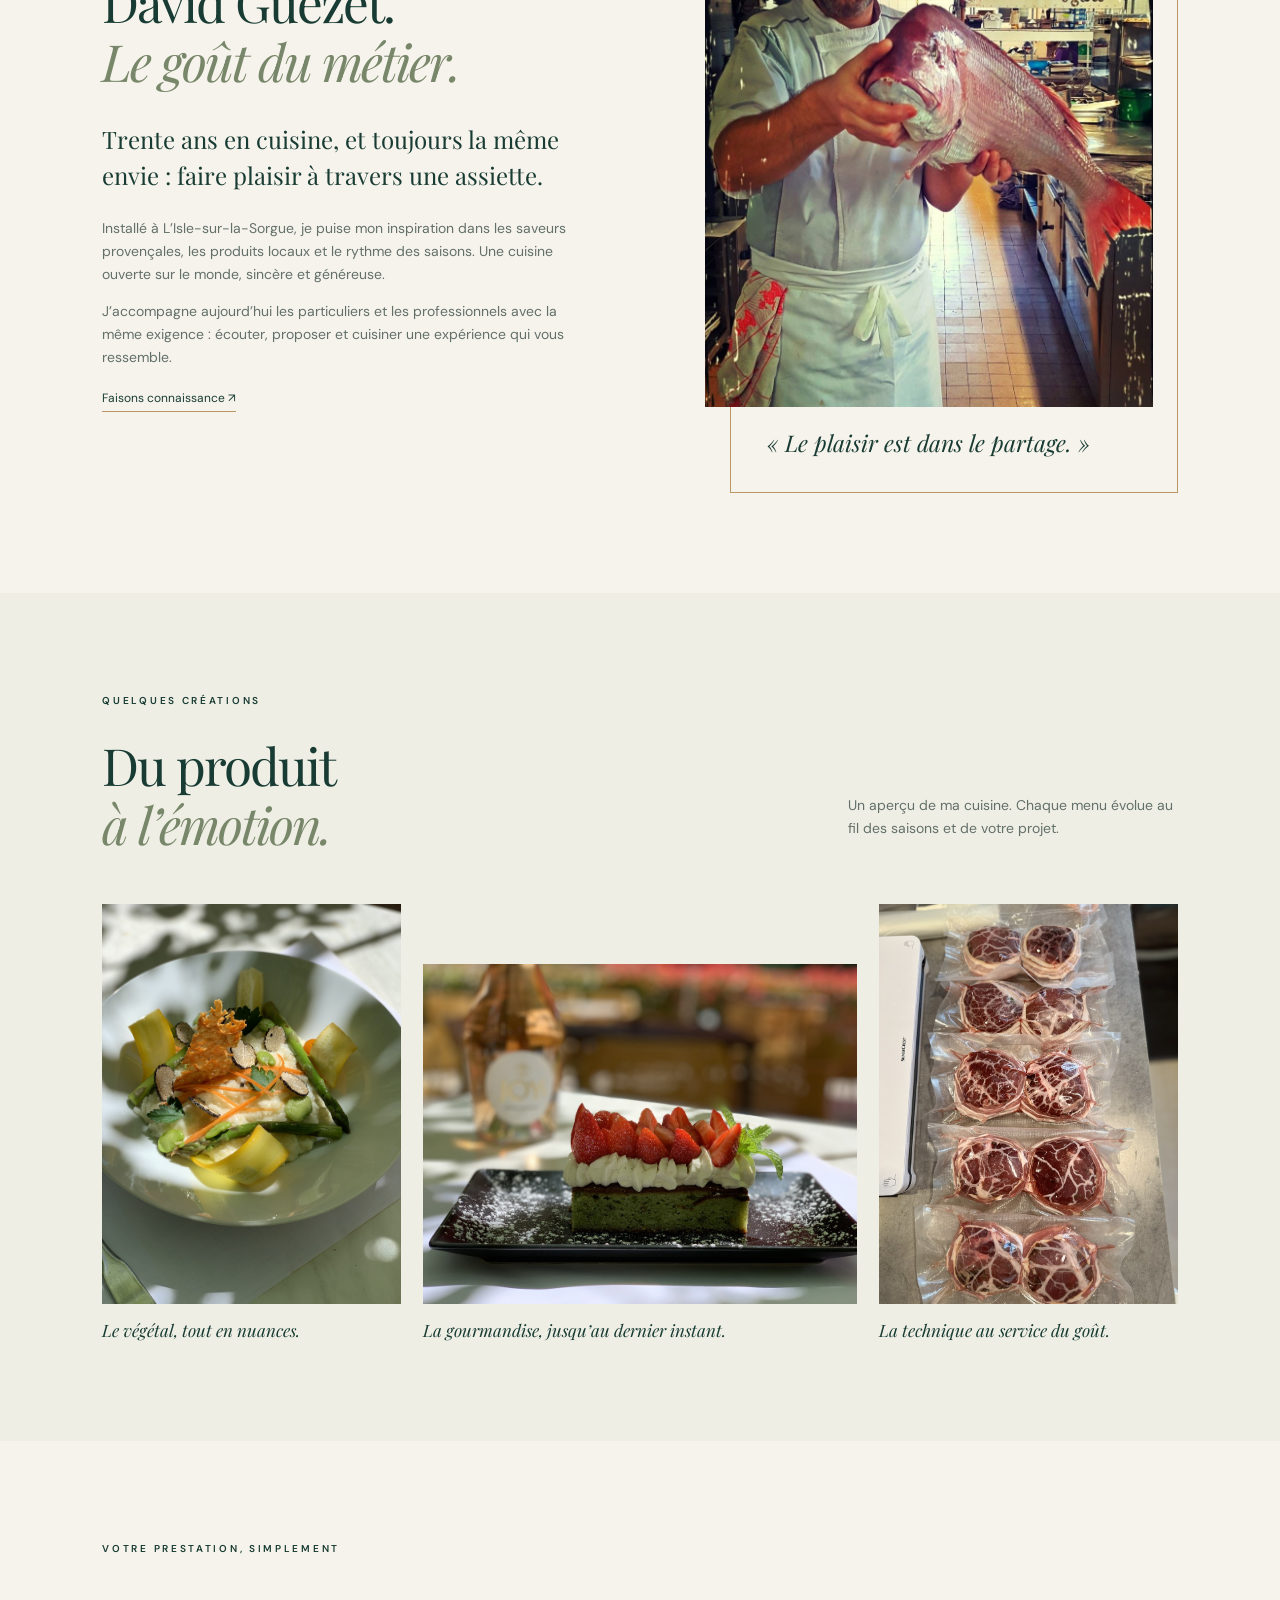
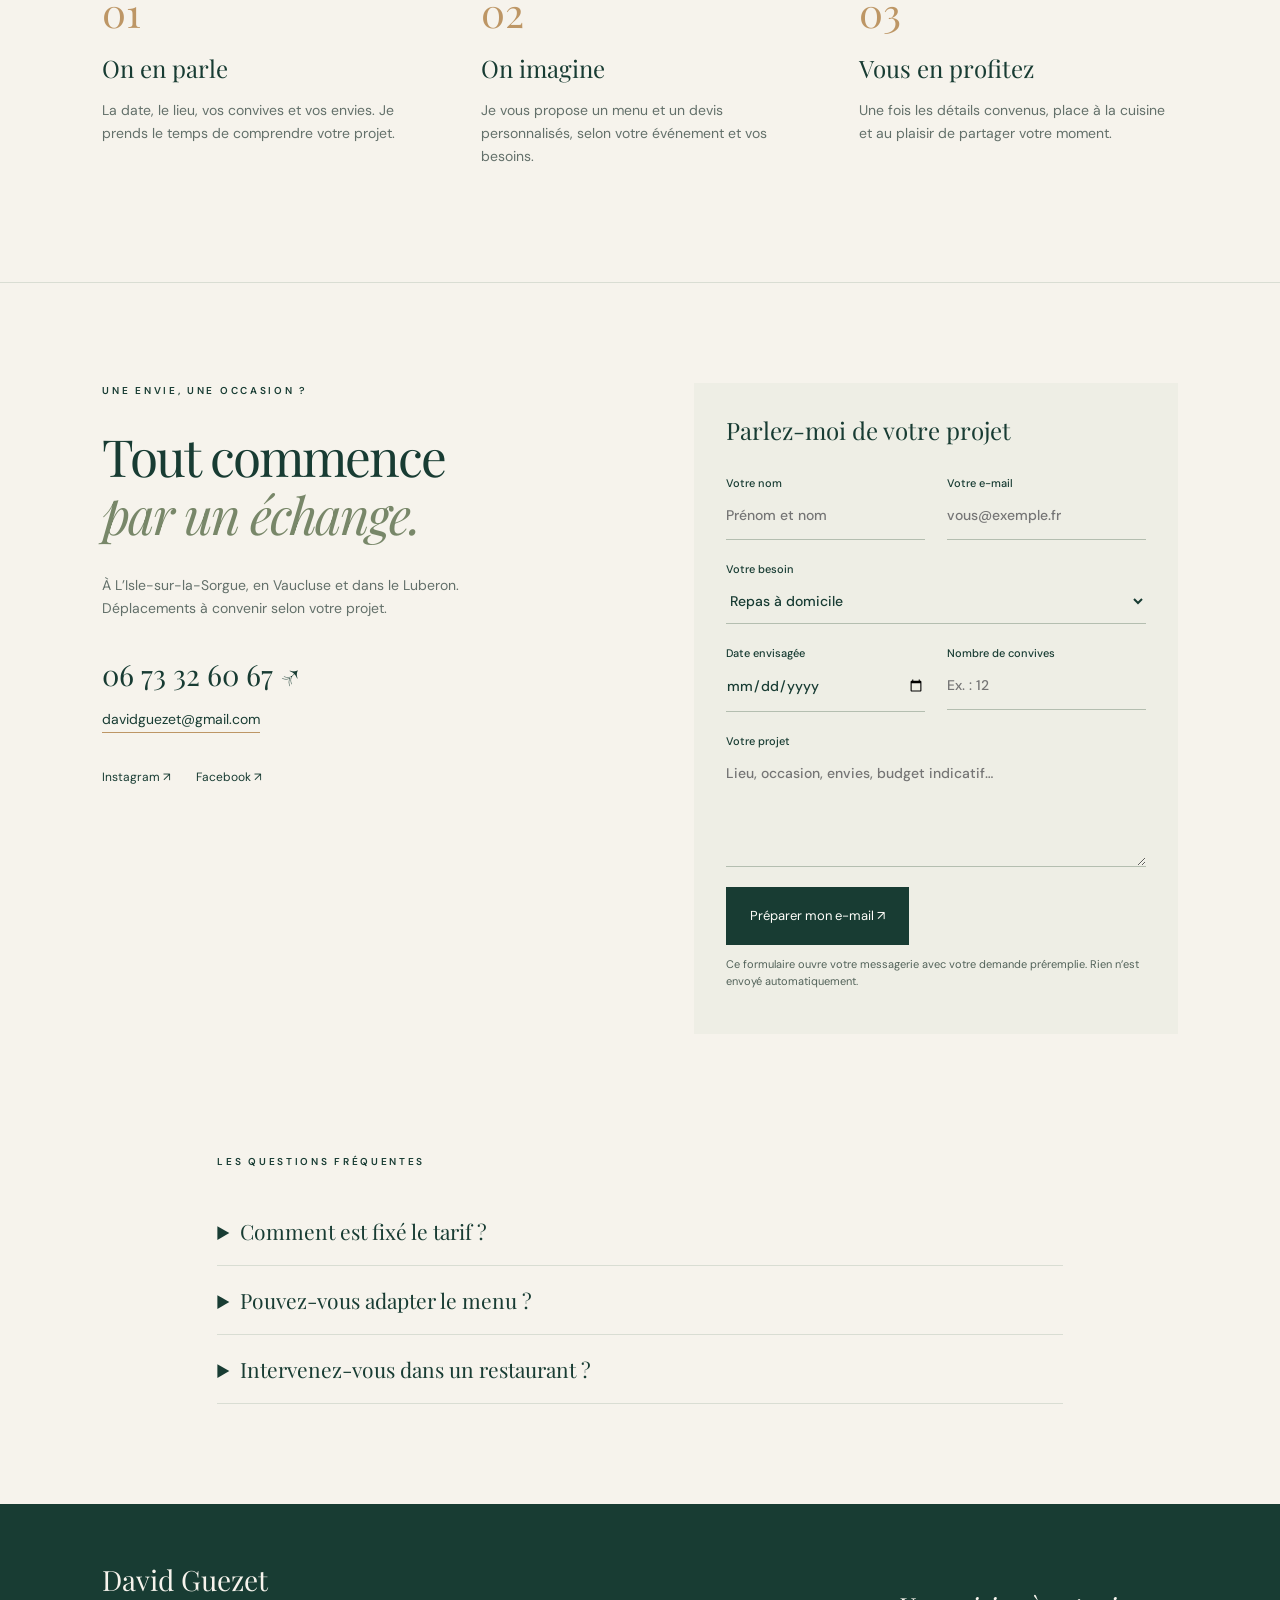
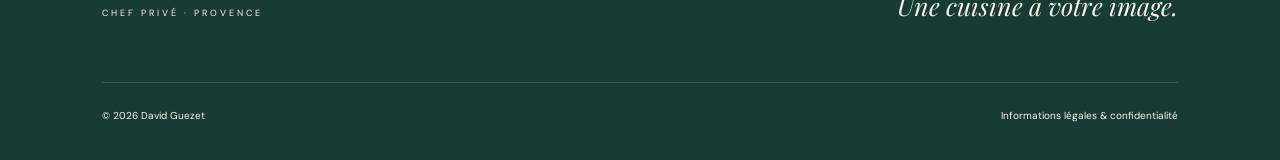
==== commit 7beccd8d: "Remplacer la photo des belles occasions" ====
--- a/index.html
+++ b/index.html
@@ -4,7 +4,7 @@
 <header><a class="wordmark" href="#" aria-label="David Guezet, accueil">David Guezet<span>CHEF PRIVÉ · PROVENCE</span></a><button id="menu-toggle" aria-expanded="false" aria-controls="navigation">Menu <span>☰</span></button><nav id="navigation" aria-label="Navigation principale"><a href="#experiences">Vos occasions</a><a href="#professionnels">Professionnels</a><a href="#chef">Le chef</a><a href="#galerie">La cuisine</a><a class="nav-contact" href="#contact">Parlons de votre projet ↗</a></nav></header>
 <main id="contenu"><section class="hero"><div class="hero-copy"><p class="eyebrow">L’ISLE-SUR-LA-SORGUE · VAUCLUSE · LUBERON</p><h1>Le plaisir de recevoir.<br><em>La cuisine en partage.</em></h1><p class="intro">Un dîner chez vous, une fête à célébrer, un événement professionnel. Je crée une cuisine sur mesure pour les moments qui comptent.</p><div class="actions"><a class="button" href="#contact">Imaginons votre repas <span>↗</span></a><a class="text-link" href="#experiences">Découvrir les prestations ↓</a></div><div class="hero-foot"><span>30 ans de savoir-faire</span><span>Cuisine locale & de saison</span></div></div><div class="hero-photo"><img src="assets/signature.jpg" alt="Assiette de risotto, légumes et truffe, création culinaire de David Guezet" fetchpriority="high"><div class="photo-caption"><span>LA PROVENCE POUR INSPIRATION</span><span>Le détail pour signature.</span></div></div><span class="vertical-note">DAVID GUEZET — CHEF PRIVÉ</span></section>
 <section class="statement"><p>Une cuisine vivante, des produits choisis,<br>et <em>le temps de profiter de vos invités.</em></p><span>PARTICULIERS & PROFESSIONNELS</span></section>
-<section class="section experiences" id="experiences"><div class="section-head"><div><p class="eyebrow">POUR LES PARTICULIERS</p><h2>Vous recevez.<br><em>Je cuisine.</em></h2></div><p>D’un repas en petit comité à une réception festive, chaque prestation commence par vos envies.</p></div><div class="service-grid"><article><div class="image-wrap"><img src="assets/table.jpg" alt="Plat dressé avec légumes de saison" loading="lazy"><span>01 / À DOMICILE</span></div><h3>Une table, rien que pour vous</h3><p>Dîner en amoureux, repas en famille ou soirée entre amis : un menu personnalisé, préparé chez vous.</p><a class="text-link" href="#contact" data-service="Repas à domicile">Préparer mon dîner ↗</a></article><article><div class="image-wrap"><img src="assets/douceur.jpg" alt="Dessert individuel au chocolat, soigneusement dressé" loading="lazy"><span>02 / CÉLÉBRATIONS</span></div><h3>Les belles occasions</h3><p>Anniversaire, fête privée ou réunion de famille : une proposition culinaire pensée pour votre événement.</p><a class="text-link" href="#contact" data-service="Fête ou réception privée">Organiser ma réception ↗</a></article><article><div class="image-wrap"><img src="assets/menu-sur-mesure.jpg" alt="Poisson dressé avec légumes, fleurs et décoration colorée" loading="lazy"><span>03 / SUR MESURE</span></div><h3>Votre menu, votre moment</h3><p>Vos goûts, la saison et les besoins de vos convives guident la création du menu. Parlons aussi de vos allergies et contraintes alimentaires.</p><a class="text-link" href="#contact" data-service="Repas à domicile">Imaginer mon menu ↗</a></article></div></section>
+<section class="section experiences" id="experiences"><div class="section-head"><div><p class="eyebrow">POUR LES PARTICULIERS</p><h2>Vous recevez.<br><em>Je cuisine.</em></h2></div><p>D’un repas en petit comité à une réception festive, chaque prestation commence par vos envies.</p></div><div class="service-grid"><article><div class="image-wrap"><img src="assets/table.jpg" alt="Plat dressé avec légumes de saison" loading="lazy"><span>01 / À DOMICILE</span></div><h3>Une table, rien que pour vous</h3><p>Dîner en amoureux, repas en famille ou soirée entre amis : un menu personnalisé, préparé chez vous.</p><a class="text-link" href="#contact" data-service="Repas à domicile">Préparer mon dîner ↗</a></article><article><div class="image-wrap"><img src="assets/belles-occasions.jpg" alt="Desserts aux fraises et meringues dressés sur une assiette" loading="lazy"><span>02 / CÉLÉBRATIONS</span></div><h3>Les belles occasions</h3><p>Anniversaire, fête privée ou réunion de famille : une proposition culinaire pensée pour votre événement.</p><a class="text-link" href="#contact" data-service="Fête ou réception privée">Organiser ma réception ↗</a></article><article><div class="image-wrap"><img src="assets/menu-sur-mesure.jpg" alt="Poisson dressé avec légumes, fleurs et décoration colorée" loading="lazy"><span>03 / SUR MESURE</span></div><h3>Votre menu, votre moment</h3><p>Vos goûts, la saison et les besoins de vos convives guident la création du menu. Parlons aussi de vos allergies et contraintes alimentaires.</p><a class="text-link" href="#contact" data-service="Repas à domicile">Imaginer mon menu ↗</a></article></div></section>
 <section class="professional" id="professionnels"><div class="pro-photo"><img src="assets/preparation-pro.jpg" alt="Préparations culinaires conditionnées sous vide pour les professionnels" loading="lazy"></div><div class="pro-copy"><p class="eyebrow">POUR LES PROFESSIONNELS</p><h2>À vos côtés,<br><em>en cuisine comme<br>en réception.</em></h2><div class="pro-line"><span>01</span><div><h3>Entreprises & événements</h3><p>Repas professionnels, cocktails et réceptions : une prestation culinaire adaptée à votre format et à vos invités.</p></div></div><div class="pro-line"><span>02</span><div><h3>Restaurateurs & équipes</h3><p>Production sur site ou en laboratoire, organisation et transmission du savoir-faire : un accompagnement concret, adapté à votre établissement.</p></div></div><div class="pro-line"><span>03</span><div><h3>Expertise sous-vide</h3><p>Vous accompagner dans la maîtrise de la technique et l’organisation de votre production, avec une attention à la régularité et aux coûts matières.</p></div></div><a class="button light" href="#contact" data-service="Accompagnement restaurateur">Échanger sur vos besoins ↗</a></div></section>
 <section class="section chef" id="chef"><div class="chef-copy"><p class="eyebrow">LE CHEF, TOUT SIMPLEMENT</p><h2>David Guezet.<br><em>Le goût du métier.</em></h2><p class="large-copy">Trente ans en cuisine, et toujours la même envie : faire plaisir à travers une assiette.</p><p>Installé à L’Isle-sur-la-Sorgue, je puise mon inspiration dans les saveurs provençales, les produits locaux et le rythme des saisons. Une cuisine ouverte sur le monde, sincère et généreuse.</p><p>J’accompagne aujourd’hui les particuliers et les professionnels avec la même exigence : écouter, proposer et cuisiner une expérience qui vous ressemble.</p><a class="text-link" href="#contact">Faisons connaissance ↗</a></div><div class="chef-portrait"><img src="assets/portrait-david.jpg" alt="David Guezet en cuisine, présentant un poisson" loading="lazy"><span>« Le plaisir est dans le partage. »</span></div></section>
 <section class="section gallery" id="galerie"><div class="section-head"><div><p class="eyebrow">QUELQUES CRÉATIONS</p><h2>Du produit<br><em>à l’émotion.</em></h2></div><p>Un aperçu de ma cuisine. Chaque menu évolue au fil des saisons et de votre projet.</p></div><div class="gallery-grid"><figure><img src="assets/signature.jpg" alt="Risotto aux légumes et lamelles de truffe" loading="lazy"><figcaption>Le végétal, tout en nuances.</figcaption></figure><figure><img src="assets/dessert.jpg" alt="Dessert aux fraises, crème et biscuit vert" loading="lazy"><figcaption>La gourmandise, jusqu’au dernier instant.</figcaption></figure><figure><img src="assets/sous-vide.jpg" alt="Préparations de viande conditionnées sous vide" loading="lazy"><figcaption>La technique au service du goût.</figcaption></figure></div></section>
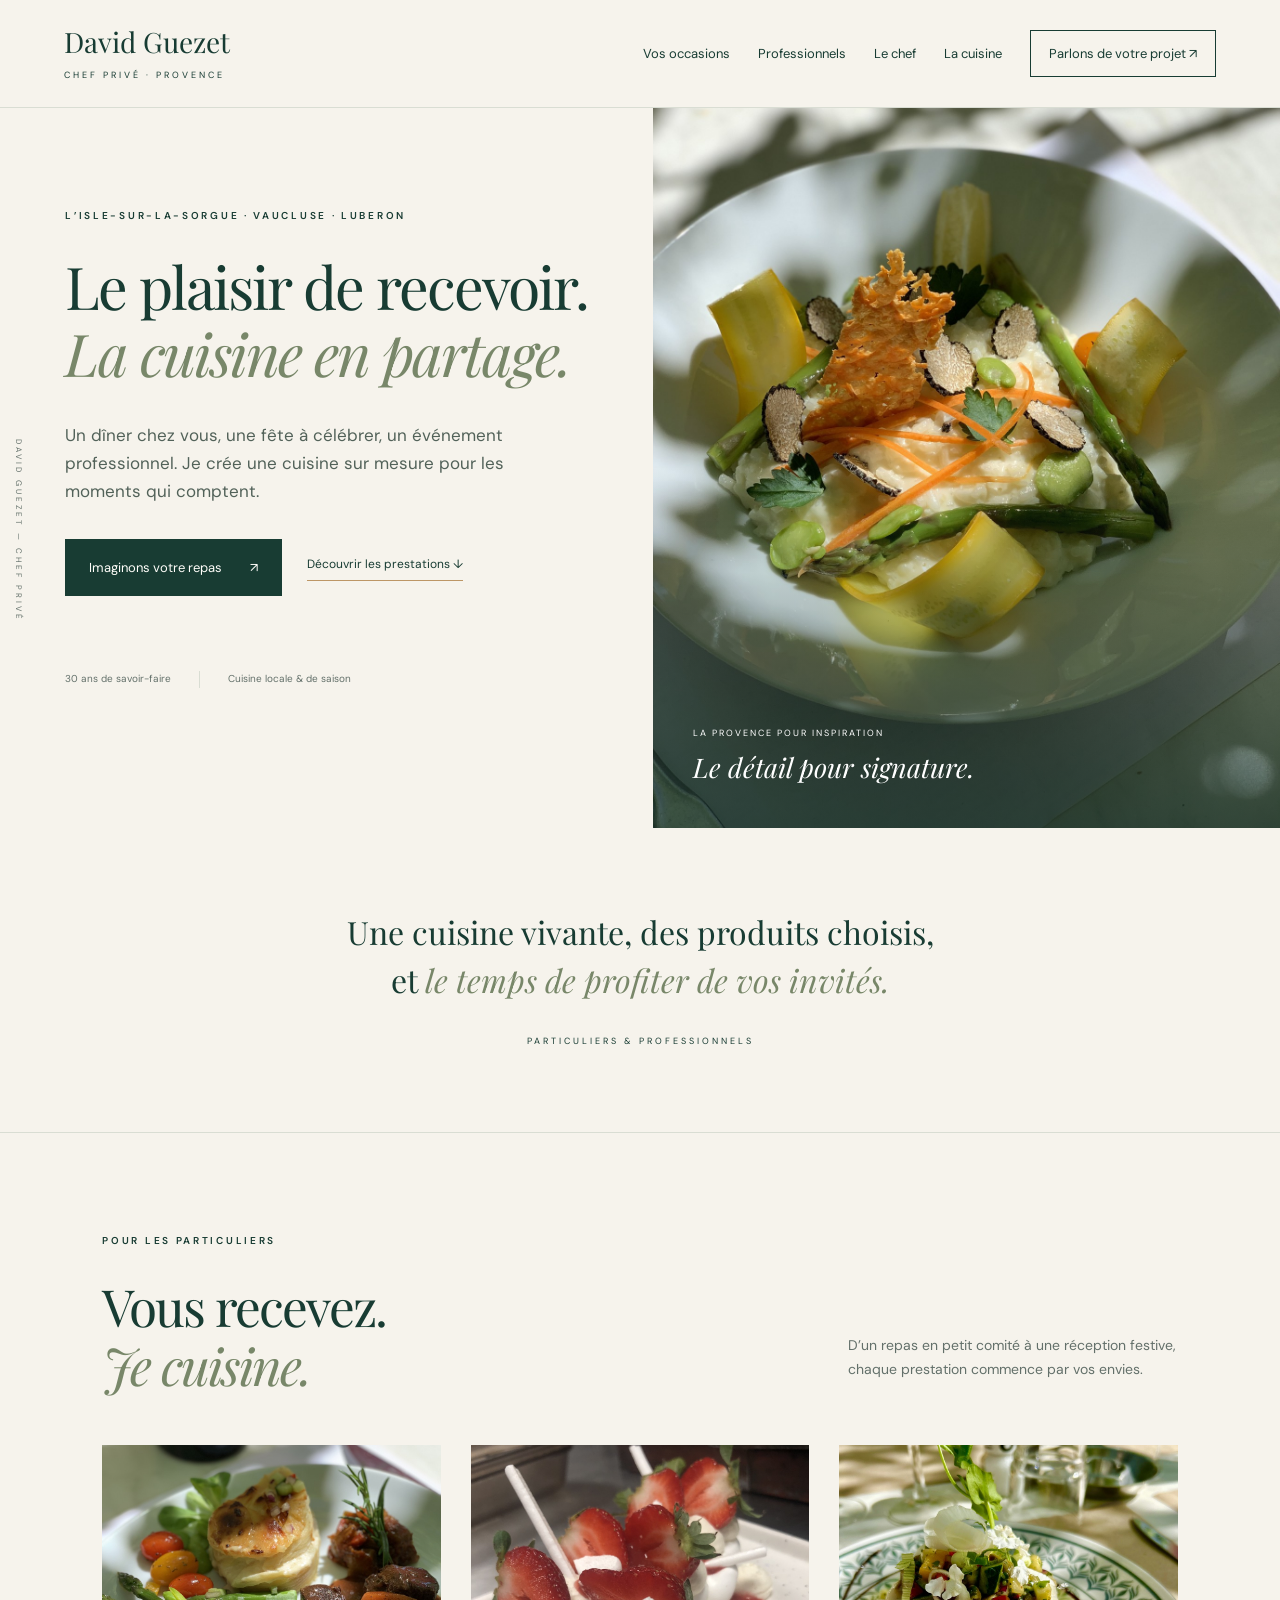
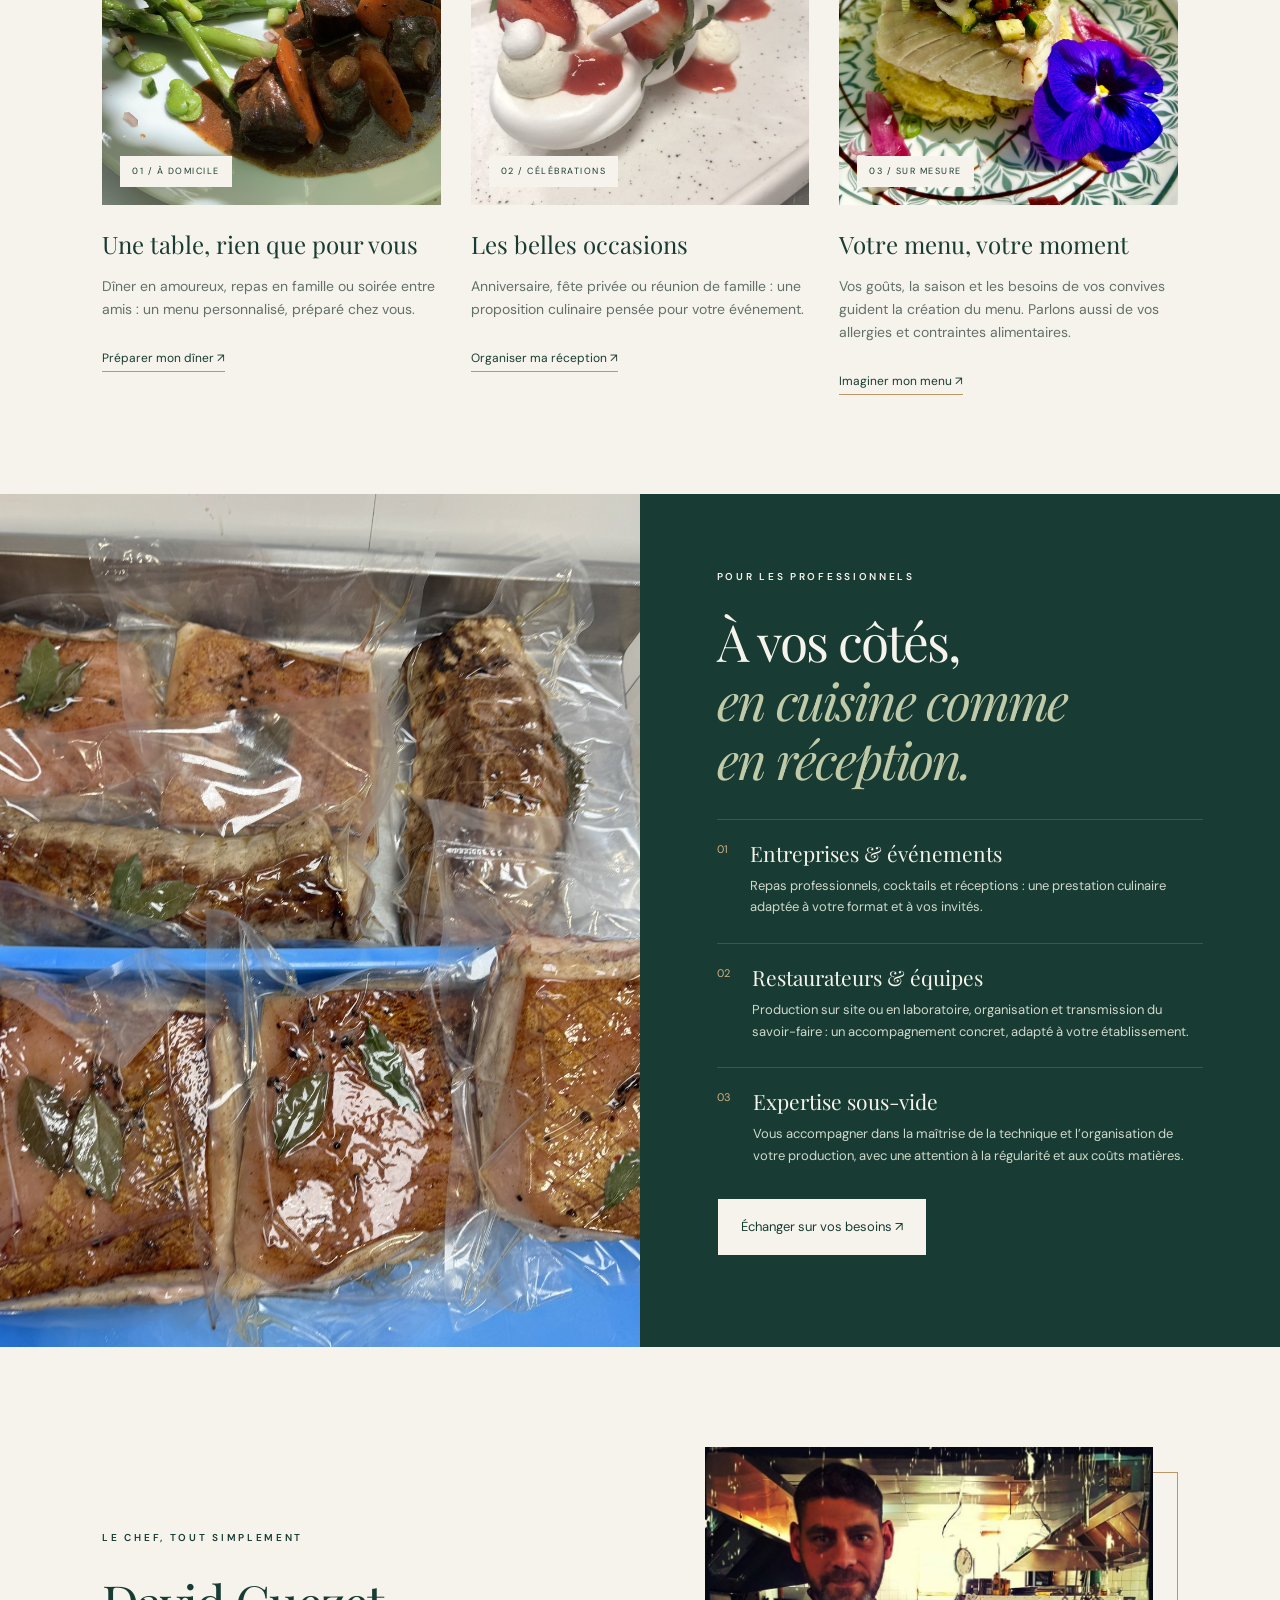
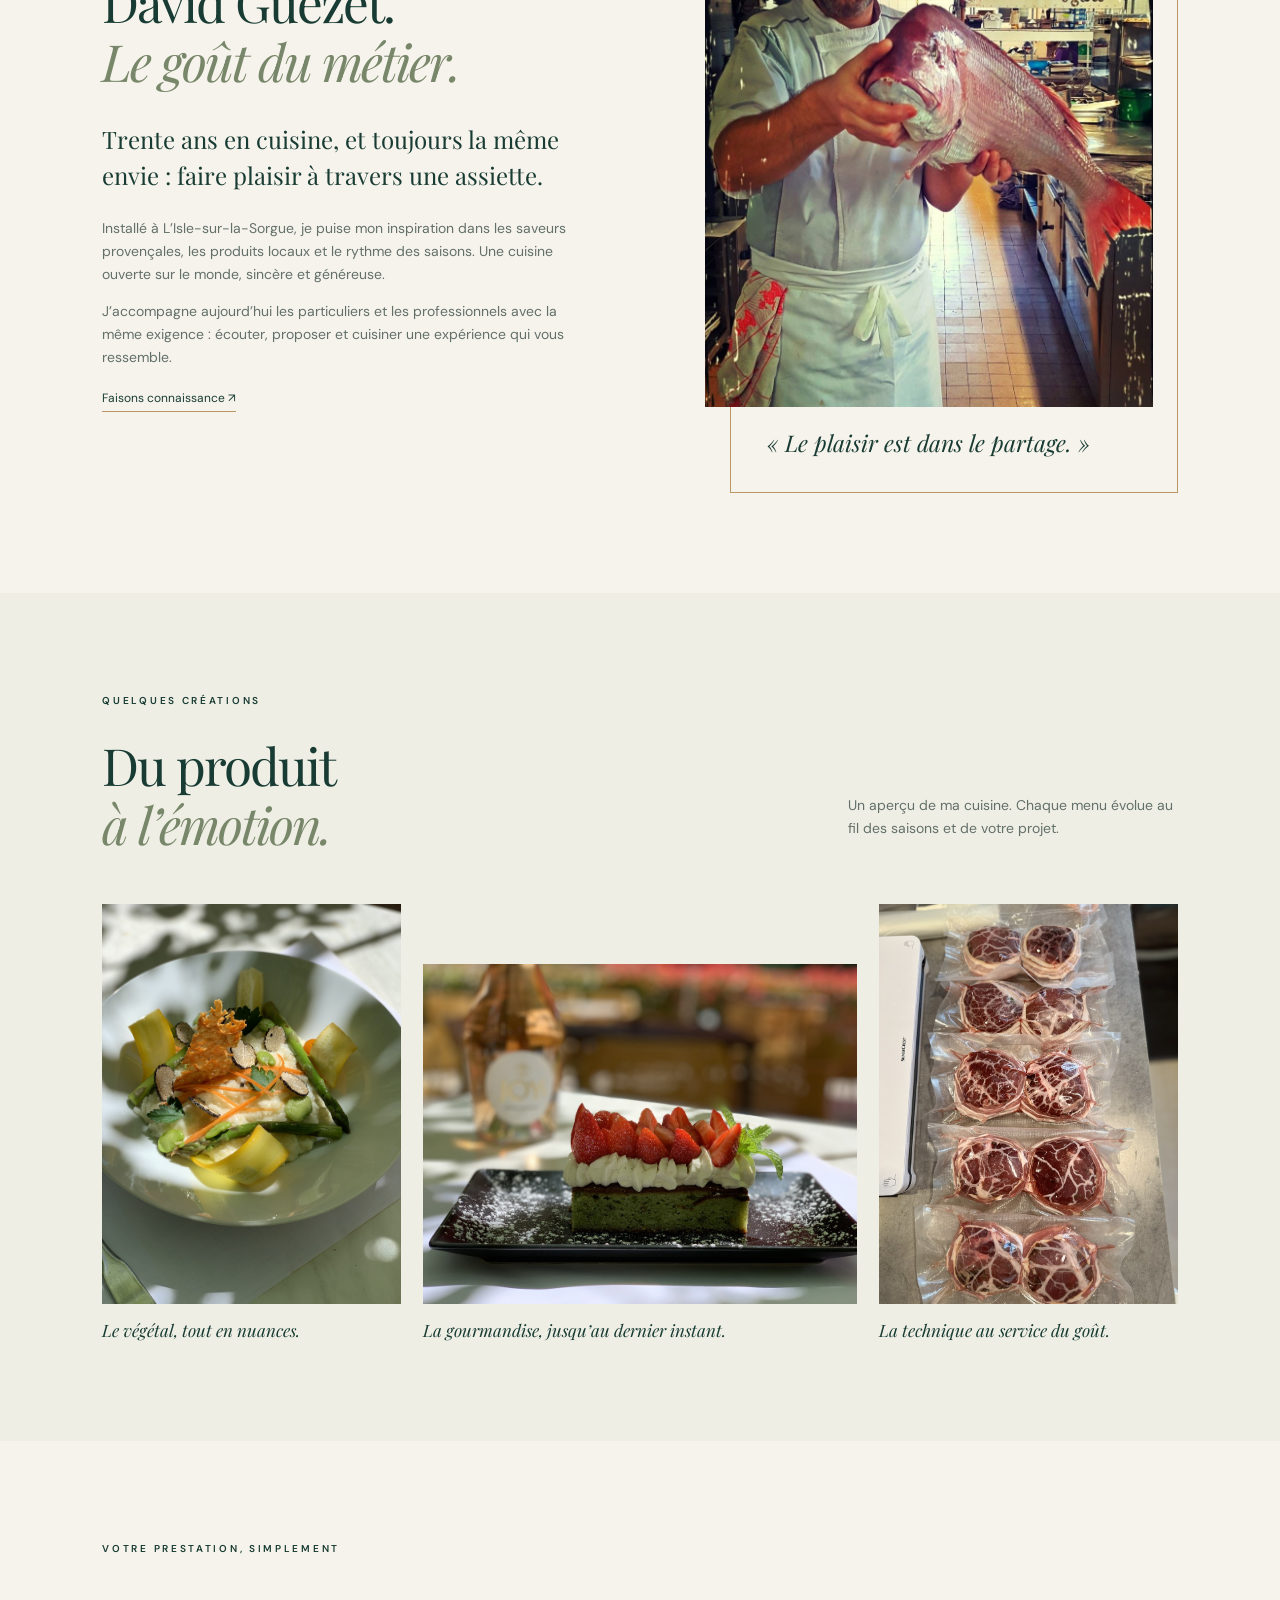
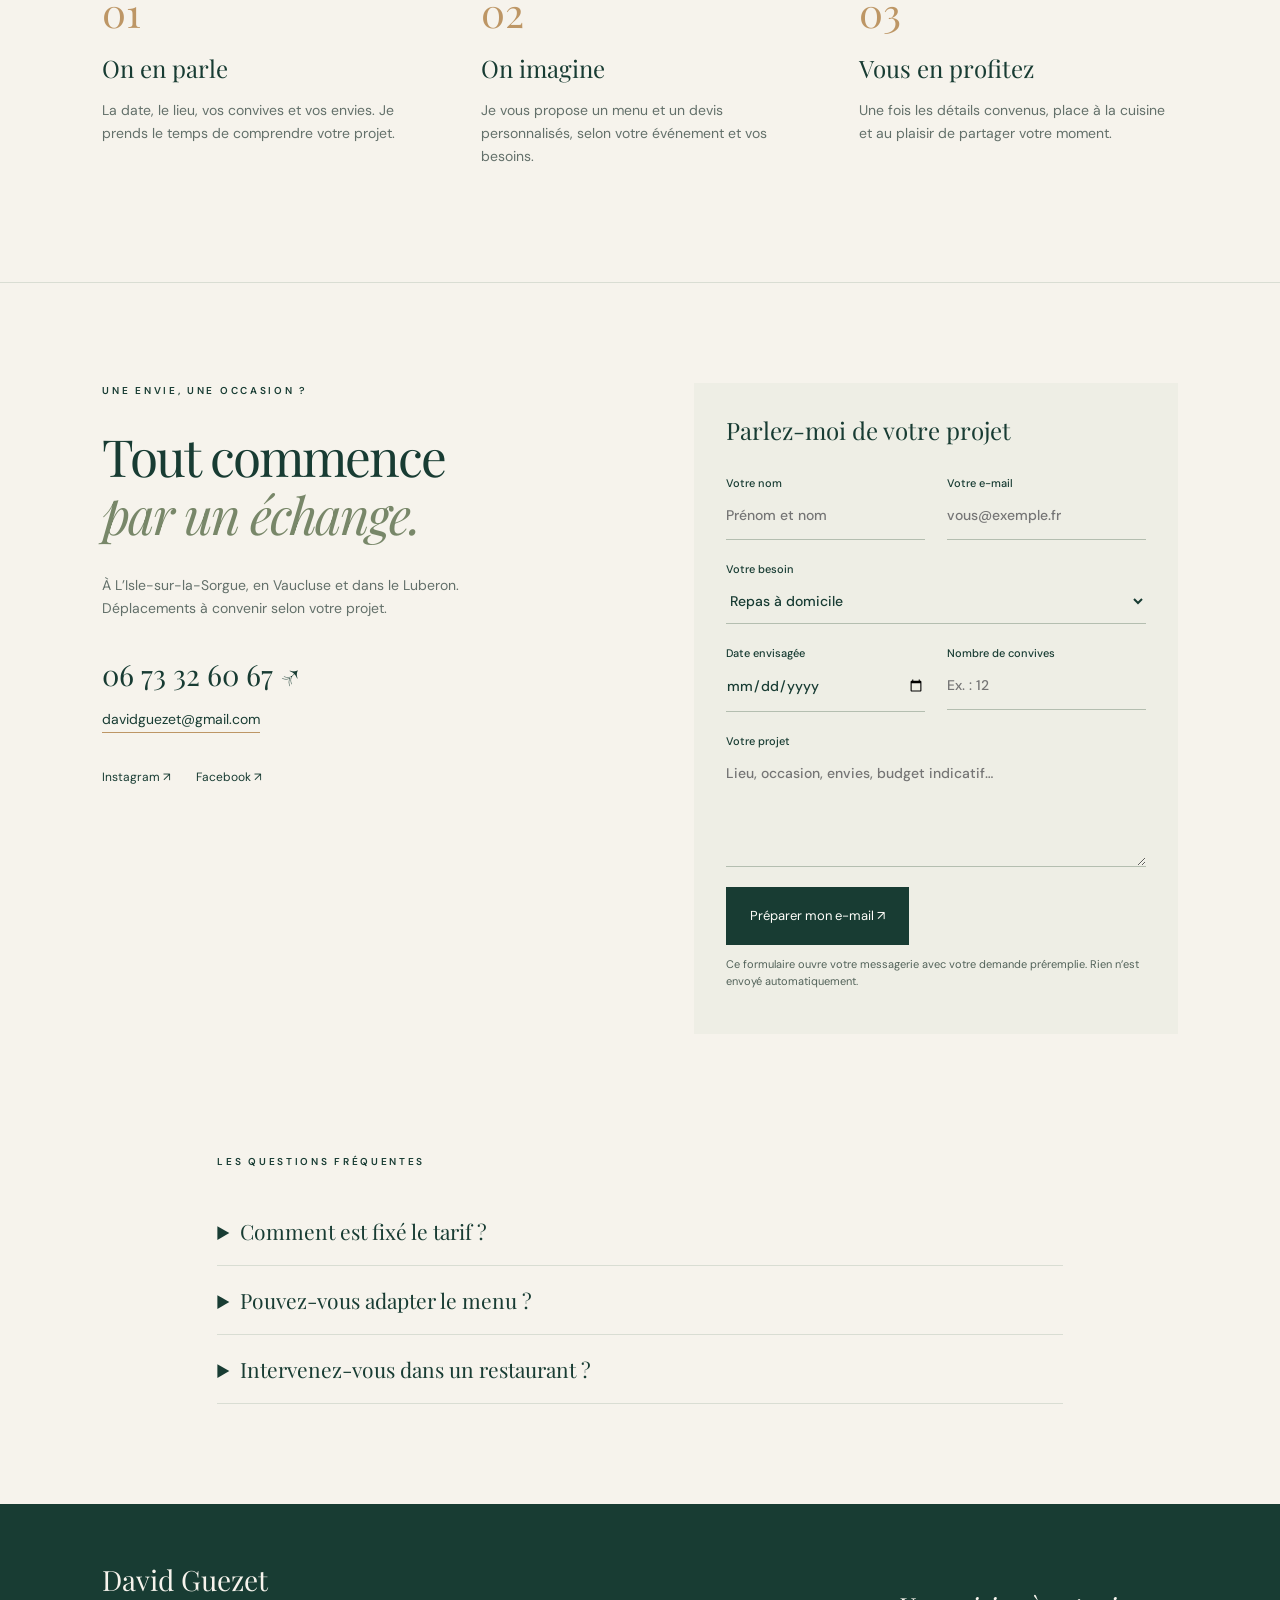
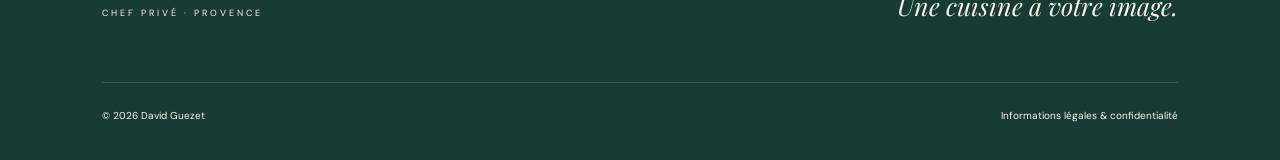
==== commit 51d2a429: "Remplacer la photo du repas à domicile" ====
--- a/index.html
+++ b/index.html
@@ -4,7 +4,7 @@
 <header><a class="wordmark" href="#" aria-label="David Guezet, accueil">David Guezet<span>CHEF PRIVÉ · PROVENCE</span></a><button id="menu-toggle" aria-expanded="false" aria-controls="navigation">Menu <span>☰</span></button><nav id="navigation" aria-label="Navigation principale"><a href="#experiences">Vos occasions</a><a href="#professionnels">Professionnels</a><a href="#chef">Le chef</a><a href="#galerie">La cuisine</a><a class="nav-contact" href="#contact">Parlons de votre projet ↗</a></nav></header>
 <main id="contenu"><section class="hero"><div class="hero-copy"><p class="eyebrow">L’ISLE-SUR-LA-SORGUE · VAUCLUSE · LUBERON</p><h1>Le plaisir de recevoir.<br><em>La cuisine en partage.</em></h1><p class="intro">Un dîner chez vous, une fête à célébrer, un événement professionnel. Je crée une cuisine sur mesure pour les moments qui comptent.</p><div class="actions"><a class="button" href="#contact">Imaginons votre repas <span>↗</span></a><a class="text-link" href="#experiences">Découvrir les prestations ↓</a></div><div class="hero-foot"><span>30 ans de savoir-faire</span><span>Cuisine locale & de saison</span></div></div><div class="hero-photo"><img src="assets/signature.jpg" alt="Assiette de risotto, légumes et truffe, création culinaire de David Guezet" fetchpriority="high"><div class="photo-caption"><span>LA PROVENCE POUR INSPIRATION</span><span>Le détail pour signature.</span></div></div><span class="vertical-note">DAVID GUEZET — CHEF PRIVÉ</span></section>
 <section class="statement"><p>Une cuisine vivante, des produits choisis,<br>et <em>le temps de profiter de vos invités.</em></p><span>PARTICULIERS & PROFESSIONNELS</span></section>
-<section class="section experiences" id="experiences"><div class="section-head"><div><p class="eyebrow">POUR LES PARTICULIERS</p><h2>Vous recevez.<br><em>Je cuisine.</em></h2></div><p>D’un repas en petit comité à une réception festive, chaque prestation commence par vos envies.</p></div><div class="service-grid"><article><div class="image-wrap"><img src="assets/table.jpg" alt="Plat dressé avec légumes de saison" loading="lazy"><span>01 / À DOMICILE</span></div><h3>Une table, rien que pour vous</h3><p>Dîner en amoureux, repas en famille ou soirée entre amis : un menu personnalisé, préparé chez vous.</p><a class="text-link" href="#contact" data-service="Repas à domicile">Préparer mon dîner ↗</a></article><article><div class="image-wrap"><img src="assets/belles-occasions.jpg" alt="Desserts aux fraises et meringues dressés sur une assiette" loading="lazy"><span>02 / CÉLÉBRATIONS</span></div><h3>Les belles occasions</h3><p>Anniversaire, fête privée ou réunion de famille : une proposition culinaire pensée pour votre événement.</p><a class="text-link" href="#contact" data-service="Fête ou réception privée">Organiser ma réception ↗</a></article><article><div class="image-wrap"><img src="assets/menu-sur-mesure.jpg" alt="Poisson dressé avec légumes, fleurs et décoration colorée" loading="lazy"><span>03 / SUR MESURE</span></div><h3>Votre menu, votre moment</h3><p>Vos goûts, la saison et les besoins de vos convives guident la création du menu. Parlons aussi de vos allergies et contraintes alimentaires.</p><a class="text-link" href="#contact" data-service="Repas à domicile">Imaginer mon menu ↗</a></article></div></section>
+<section class="section experiences" id="experiences"><div class="section-head"><div><p class="eyebrow">POUR LES PARTICULIERS</p><h2>Vous recevez.<br><em>Je cuisine.</em></h2></div><p>D’un repas en petit comité à une réception festive, chaque prestation commence par vos envies.</p></div><div class="service-grid"><article><div class="image-wrap"><img src="assets/repas-domicile.jpg" alt="Assiette de viande en sauce, gratin et légumes de saison" loading="lazy"><span>01 / À DOMICILE</span></div><h3>Une table, rien que pour vous</h3><p>Dîner en amoureux, repas en famille ou soirée entre amis : un menu personnalisé, préparé chez vous.</p><a class="text-link" href="#contact" data-service="Repas à domicile">Préparer mon dîner ↗</a></article><article><div class="image-wrap"><img src="assets/belles-occasions.jpg" alt="Desserts aux fraises et meringues dressés sur une assiette" loading="lazy"><span>02 / CÉLÉBRATIONS</span></div><h3>Les belles occasions</h3><p>Anniversaire, fête privée ou réunion de famille : une proposition culinaire pensée pour votre événement.</p><a class="text-link" href="#contact" data-service="Fête ou réception privée">Organiser ma réception ↗</a></article><article><div class="image-wrap"><img src="assets/menu-sur-mesure.jpg" alt="Poisson dressé avec légumes, fleurs et décoration colorée" loading="lazy"><span>03 / SUR MESURE</span></div><h3>Votre menu, votre moment</h3><p>Vos goûts, la saison et les besoins de vos convives guident la création du menu. Parlons aussi de vos allergies et contraintes alimentaires.</p><a class="text-link" href="#contact" data-service="Repas à domicile">Imaginer mon menu ↗</a></article></div></section>
 <section class="professional" id="professionnels"><div class="pro-photo"><img src="assets/preparation-pro.jpg" alt="Préparations culinaires conditionnées sous vide pour les professionnels" loading="lazy"></div><div class="pro-copy"><p class="eyebrow">POUR LES PROFESSIONNELS</p><h2>À vos côtés,<br><em>en cuisine comme<br>en réception.</em></h2><div class="pro-line"><span>01</span><div><h3>Entreprises & événements</h3><p>Repas professionnels, cocktails et réceptions : une prestation culinaire adaptée à votre format et à vos invités.</p></div></div><div class="pro-line"><span>02</span><div><h3>Restaurateurs & équipes</h3><p>Production sur site ou en laboratoire, organisation et transmission du savoir-faire : un accompagnement concret, adapté à votre établissement.</p></div></div><div class="pro-line"><span>03</span><div><h3>Expertise sous-vide</h3><p>Vous accompagner dans la maîtrise de la technique et l’organisation de votre production, avec une attention à la régularité et aux coûts matières.</p></div></div><a class="button light" href="#contact" data-service="Accompagnement restaurateur">Échanger sur vos besoins ↗</a></div></section>
 <section class="section chef" id="chef"><div class="chef-copy"><p class="eyebrow">LE CHEF, TOUT SIMPLEMENT</p><h2>David Guezet.<br><em>Le goût du métier.</em></h2><p class="large-copy">Trente ans en cuisine, et toujours la même envie : faire plaisir à travers une assiette.</p><p>Installé à L’Isle-sur-la-Sorgue, je puise mon inspiration dans les saveurs provençales, les produits locaux et le rythme des saisons. Une cuisine ouverte sur le monde, sincère et généreuse.</p><p>J’accompagne aujourd’hui les particuliers et les professionnels avec la même exigence : écouter, proposer et cuisiner une expérience qui vous ressemble.</p><a class="text-link" href="#contact">Faisons connaissance ↗</a></div><div class="chef-portrait"><img src="assets/portrait-david.jpg" alt="David Guezet en cuisine, présentant un poisson" loading="lazy"><span>« Le plaisir est dans le partage. »</span></div></section>
 <section class="section gallery" id="galerie"><div class="section-head"><div><p class="eyebrow">QUELQUES CRÉATIONS</p><h2>Du produit<br><em>à l’émotion.</em></h2></div><p>Un aperçu de ma cuisine. Chaque menu évolue au fil des saisons et de votre projet.</p></div><div class="gallery-grid"><figure><img src="assets/signature.jpg" alt="Risotto aux légumes et lamelles de truffe" loading="lazy"><figcaption>Le végétal, tout en nuances.</figcaption></figure><figure><img src="assets/dessert.jpg" alt="Dessert aux fraises, crème et biscuit vert" loading="lazy"><figcaption>La gourmandise, jusqu’au dernier instant.</figcaption></figure><figure><img src="assets/sous-vide.jpg" alt="Préparations de viande conditionnées sous vide" loading="lazy"><figcaption>La technique au service du goût.</figcaption></figure></div></section>
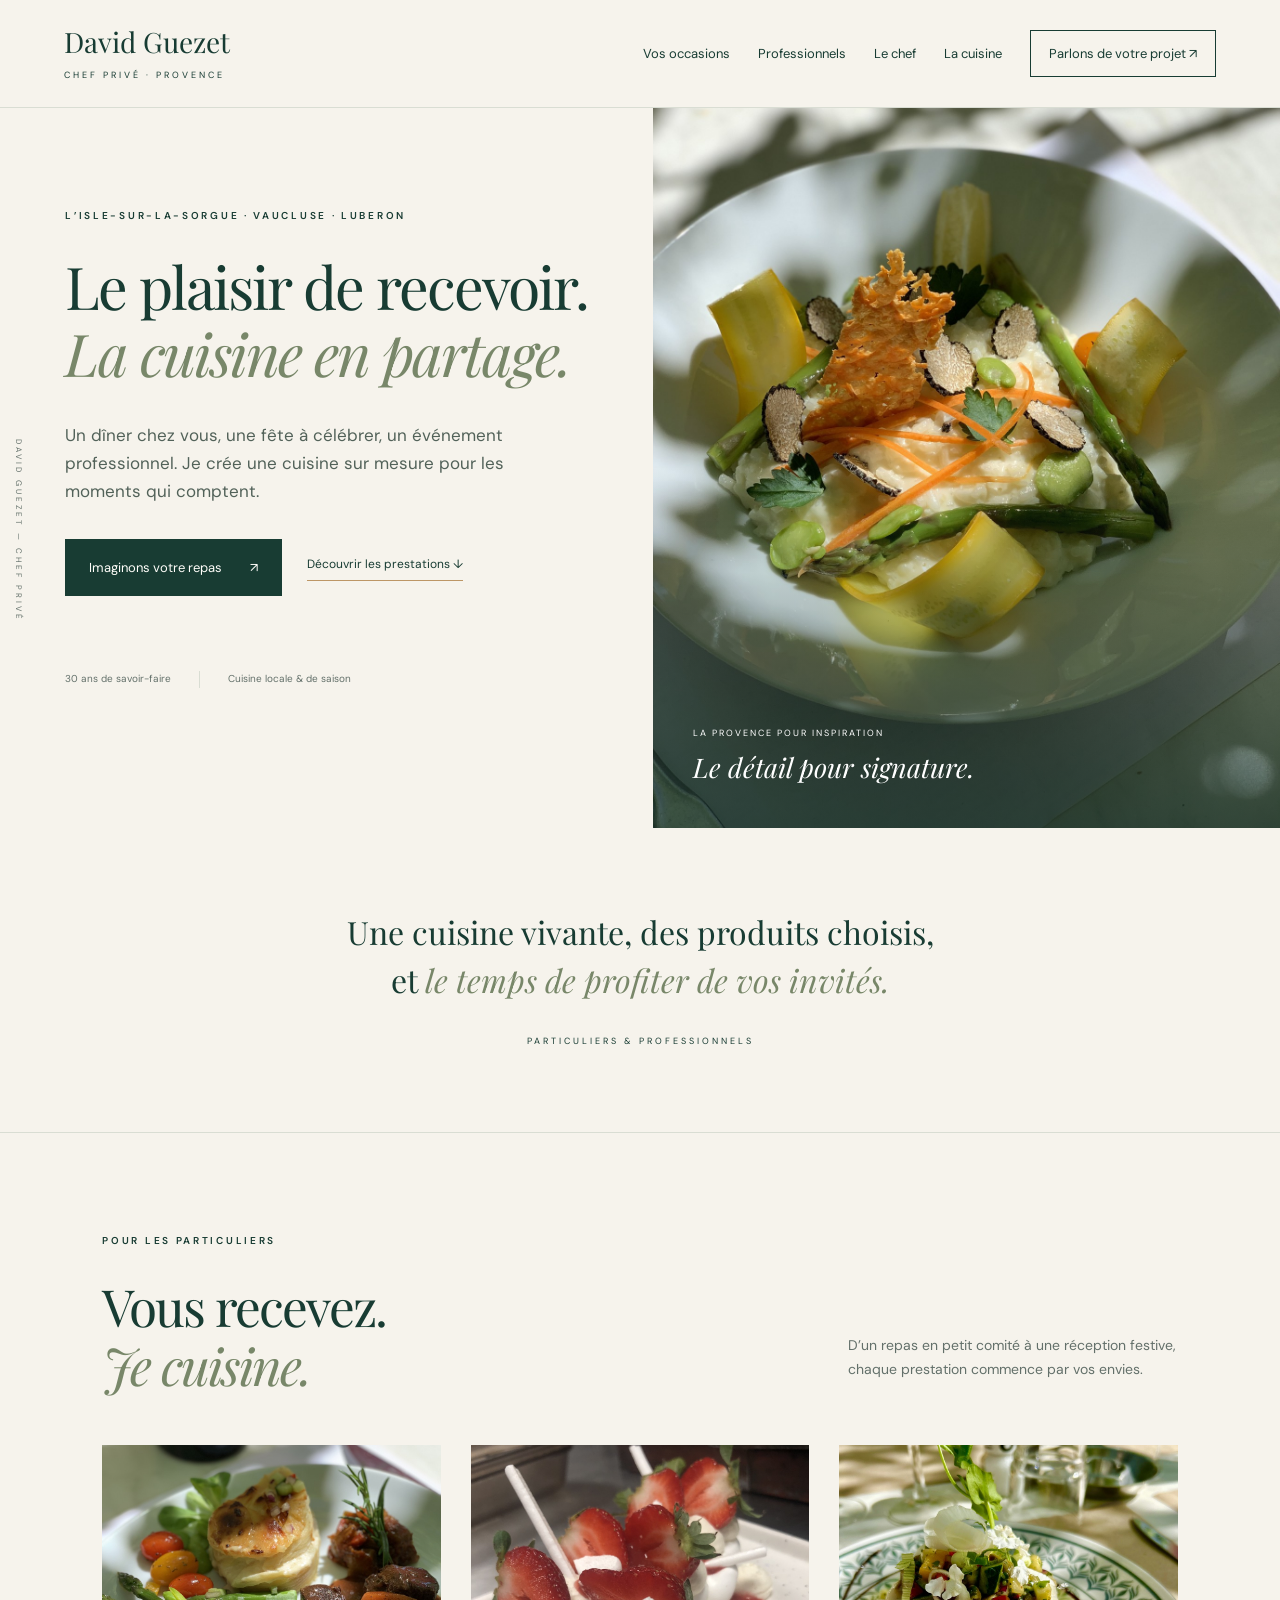
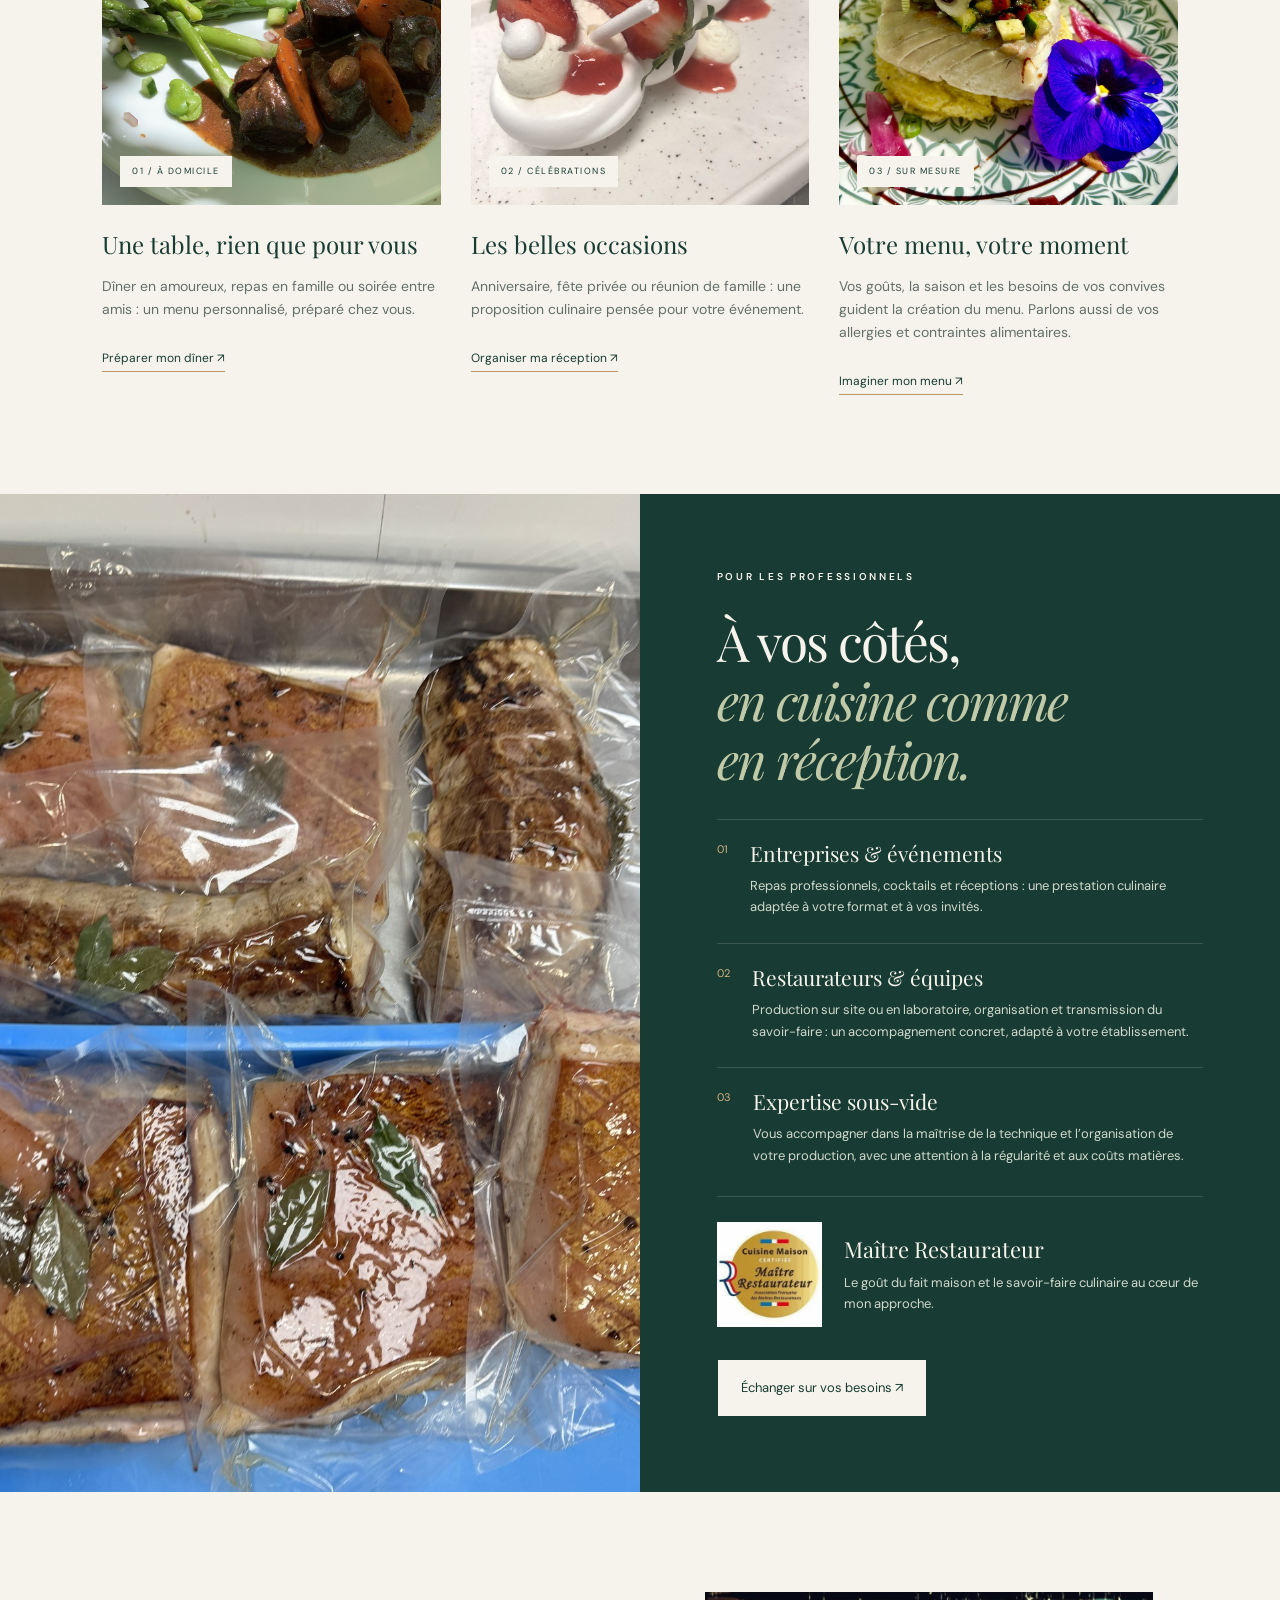
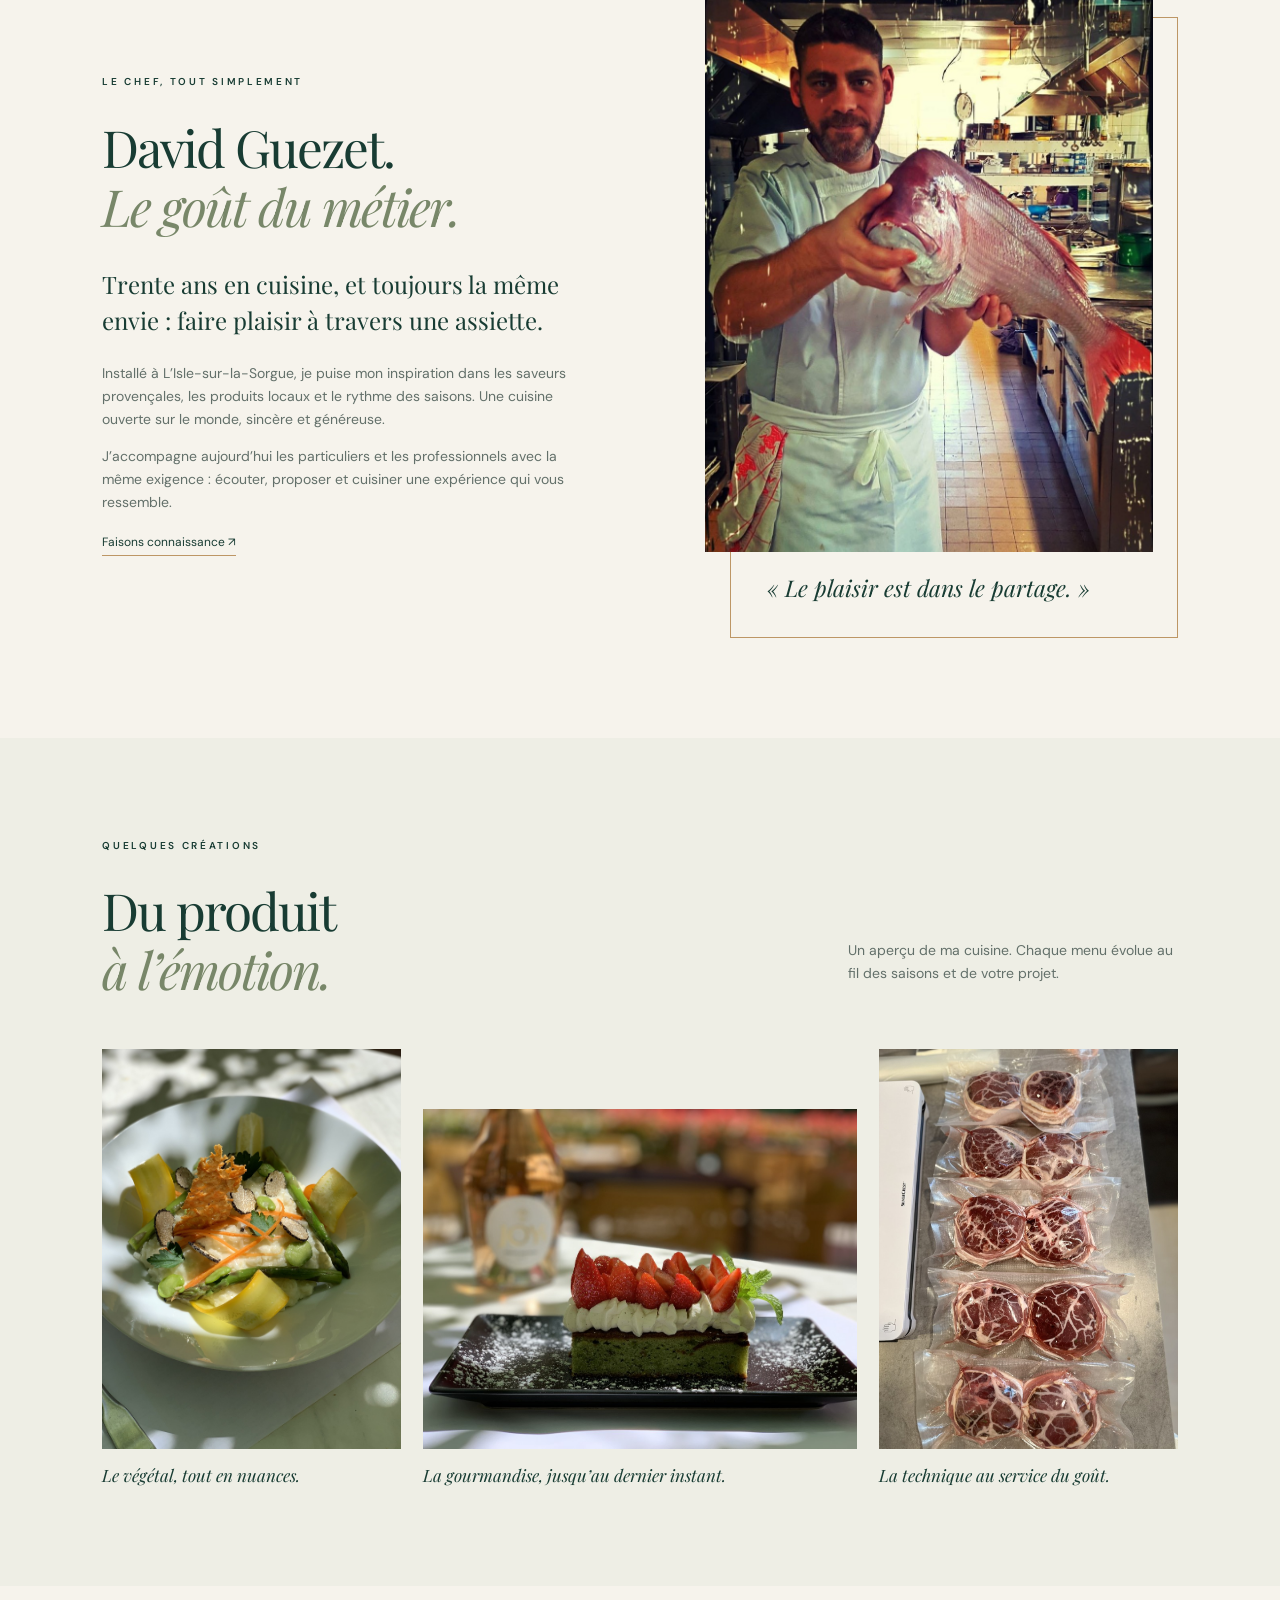
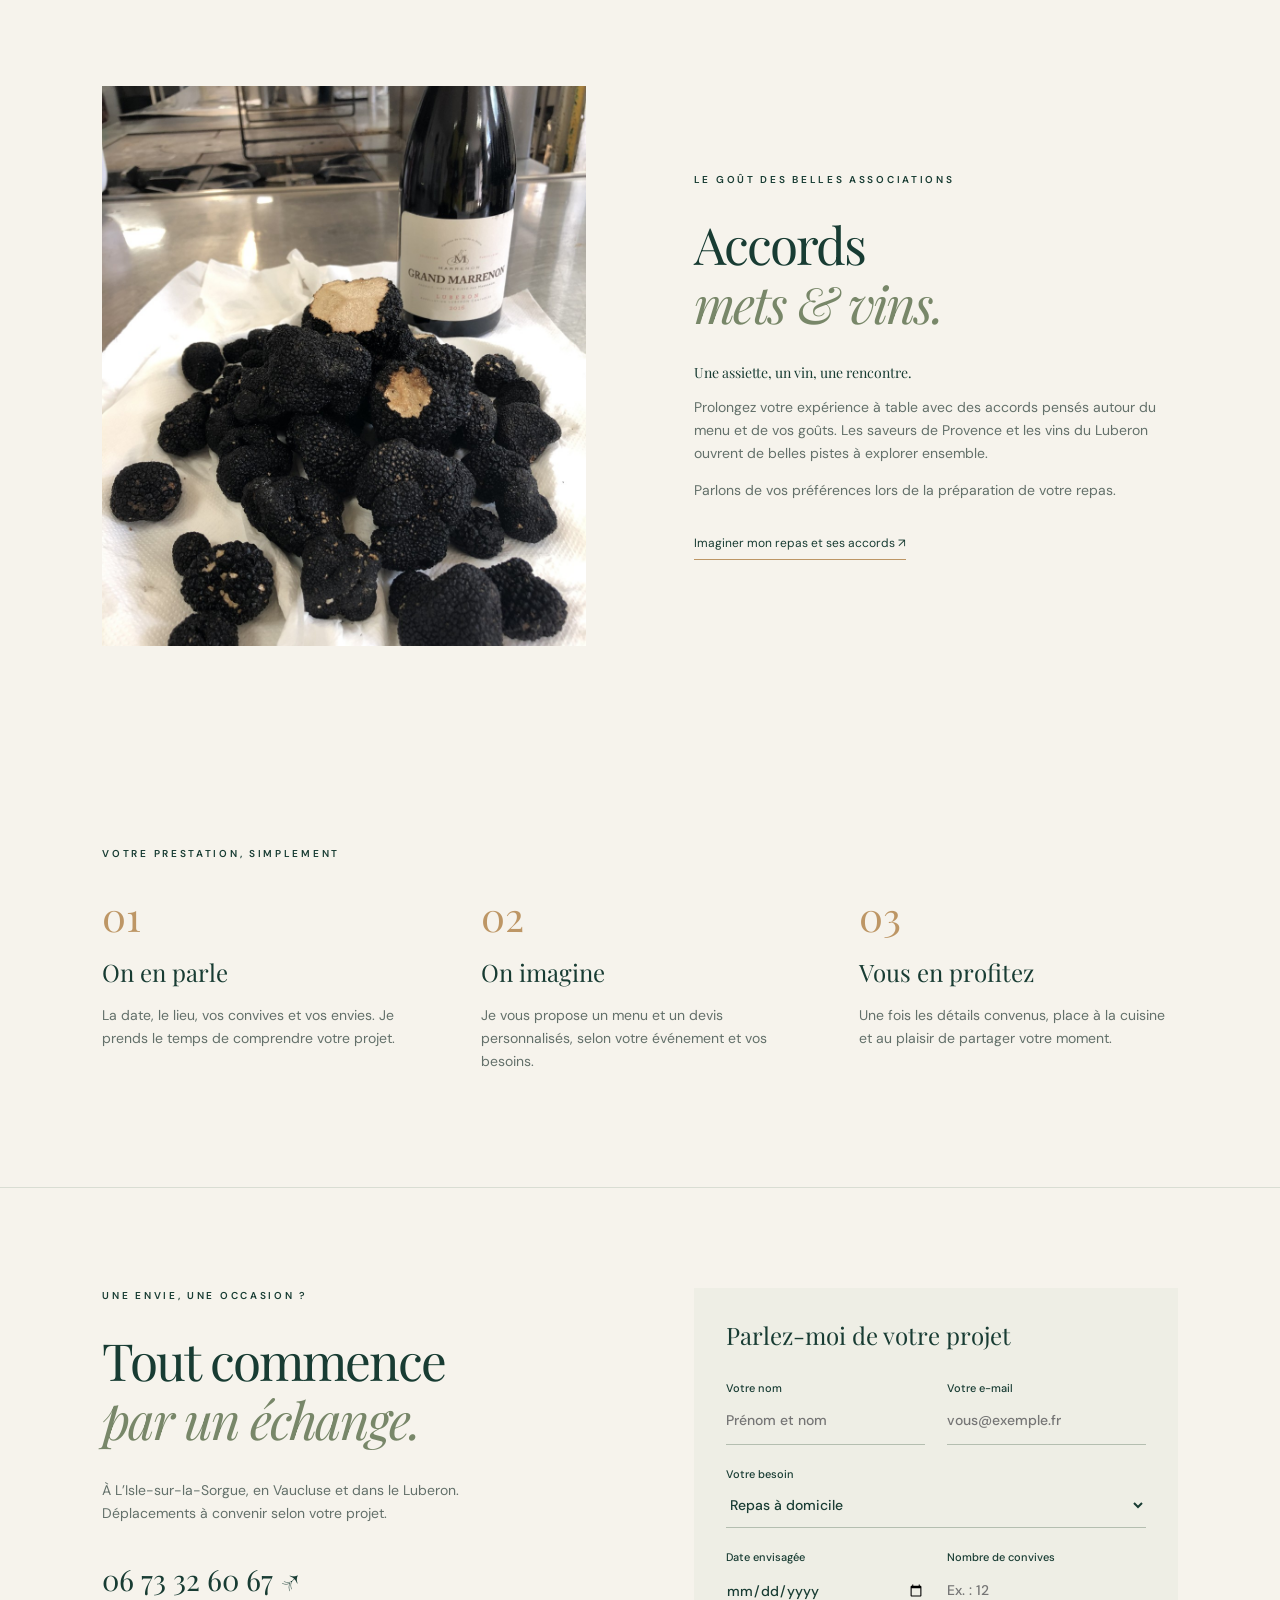
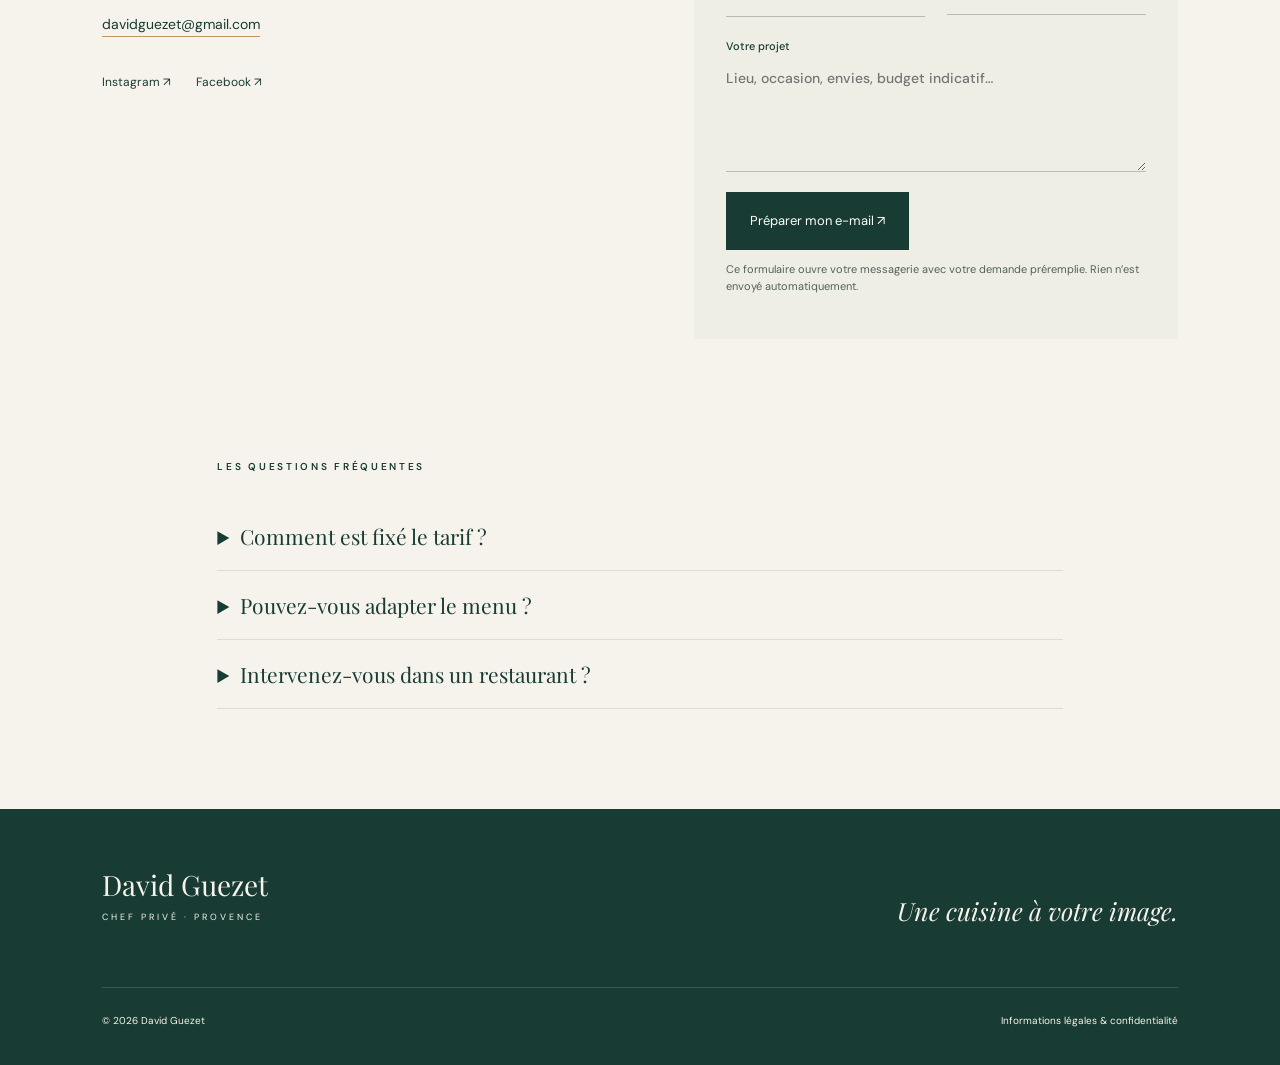
==== commit bbc90bfe: "Ajouter le visuel Maître Restaurateur et les accords mets et vins" ====
--- a/index.html
+++ b/index.html
@@ -1,13 +1,14 @@
 <!doctype html>
-<html lang="fr"><head><meta charset="utf-8"><meta name="viewport" content="width=device-width, initial-scale=1"><title>David Guezet — Chef privé en Vaucluse & Luberon</title><meta name="description" content="Chef privé à domicile, réceptions et accompagnement des restaurateurs. David Guezet imagine votre expérience culinaire sur mesure en Vaucluse et Luberon."><meta name="theme-color" content="#163d34"><meta property="og:title" content="David Guezet — Chef privé en Provence"><meta property="og:description" content="Une cuisine de saison, une expérience à votre image. Particuliers & professionnels."><meta property="og:type" content="website"><link rel="icon" href="assets/favicon.svg" type="image/svg+xml"><link rel="stylesheet" href="style.css?v=portrait-haut-3"></head>
+<html lang="fr"><head><meta charset="utf-8"><meta name="viewport" content="width=device-width, initial-scale=1"><title>David Guezet — Chef privé en Vaucluse & Luberon</title><meta name="description" content="Chef privé à domicile, réceptions et accompagnement des restaurateurs. David Guezet imagine votre expérience culinaire sur mesure en Vaucluse et Luberon."><meta name="theme-color" content="#163d34"><meta property="og:title" content="David Guezet — Chef privé en Provence"><meta property="og:description" content="Une cuisine de saison, une expérience à votre image. Particuliers & professionnels."><meta property="og:type" content="website"><link rel="icon" href="assets/favicon.svg" type="image/svg+xml"><link rel="stylesheet" href="style.css?v=accords-4"></head>
 <body><a class="skip" href="#contenu">Aller au contenu</a>
 <header><a class="wordmark" href="#" aria-label="David Guezet, accueil">David Guezet<span>CHEF PRIVÉ · PROVENCE</span></a><button id="menu-toggle" aria-expanded="false" aria-controls="navigation">Menu <span>☰</span></button><nav id="navigation" aria-label="Navigation principale"><a href="#experiences">Vos occasions</a><a href="#professionnels">Professionnels</a><a href="#chef">Le chef</a><a href="#galerie">La cuisine</a><a class="nav-contact" href="#contact">Parlons de votre projet ↗</a></nav></header>
 <main id="contenu"><section class="hero"><div class="hero-copy"><p class="eyebrow">L’ISLE-SUR-LA-SORGUE · VAUCLUSE · LUBERON</p><h1>Le plaisir de recevoir.<br><em>La cuisine en partage.</em></h1><p class="intro">Un dîner chez vous, une fête à célébrer, un événement professionnel. Je crée une cuisine sur mesure pour les moments qui comptent.</p><div class="actions"><a class="button" href="#contact">Imaginons votre repas <span>↗</span></a><a class="text-link" href="#experiences">Découvrir les prestations ↓</a></div><div class="hero-foot"><span>30 ans de savoir-faire</span><span>Cuisine locale & de saison</span></div></div><div class="hero-photo"><img src="assets/signature.jpg" alt="Assiette de risotto, légumes et truffe, création culinaire de David Guezet" fetchpriority="high"><div class="photo-caption"><span>LA PROVENCE POUR INSPIRATION</span><span>Le détail pour signature.</span></div></div><span class="vertical-note">DAVID GUEZET — CHEF PRIVÉ</span></section>
 <section class="statement"><p>Une cuisine vivante, des produits choisis,<br>et <em>le temps de profiter de vos invités.</em></p><span>PARTICULIERS & PROFESSIONNELS</span></section>
 <section class="section experiences" id="experiences"><div class="section-head"><div><p class="eyebrow">POUR LES PARTICULIERS</p><h2>Vous recevez.<br><em>Je cuisine.</em></h2></div><p>D’un repas en petit comité à une réception festive, chaque prestation commence par vos envies.</p></div><div class="service-grid"><article><div class="image-wrap"><img src="assets/repas-domicile.jpg" alt="Assiette de viande en sauce, gratin et légumes de saison" loading="lazy"><span>01 / À DOMICILE</span></div><h3>Une table, rien que pour vous</h3><p>Dîner en amoureux, repas en famille ou soirée entre amis : un menu personnalisé, préparé chez vous.</p><a class="text-link" href="#contact" data-service="Repas à domicile">Préparer mon dîner ↗</a></article><article><div class="image-wrap"><img src="assets/belles-occasions.jpg" alt="Desserts aux fraises et meringues dressés sur une assiette" loading="lazy"><span>02 / CÉLÉBRATIONS</span></div><h3>Les belles occasions</h3><p>Anniversaire, fête privée ou réunion de famille : une proposition culinaire pensée pour votre événement.</p><a class="text-link" href="#contact" data-service="Fête ou réception privée">Organiser ma réception ↗</a></article><article><div class="image-wrap"><img src="assets/menu-sur-mesure.jpg" alt="Poisson dressé avec légumes, fleurs et décoration colorée" loading="lazy"><span>03 / SUR MESURE</span></div><h3>Votre menu, votre moment</h3><p>Vos goûts, la saison et les besoins de vos convives guident la création du menu. Parlons aussi de vos allergies et contraintes alimentaires.</p><a class="text-link" href="#contact" data-service="Repas à domicile">Imaginer mon menu ↗</a></article></div></section>
-<section class="professional" id="professionnels"><div class="pro-photo"><img src="assets/preparation-pro.jpg" alt="Préparations culinaires conditionnées sous vide pour les professionnels" loading="lazy"></div><div class="pro-copy"><p class="eyebrow">POUR LES PROFESSIONNELS</p><h2>À vos côtés,<br><em>en cuisine comme<br>en réception.</em></h2><div class="pro-line"><span>01</span><div><h3>Entreprises & événements</h3><p>Repas professionnels, cocktails et réceptions : une prestation culinaire adaptée à votre format et à vos invités.</p></div></div><div class="pro-line"><span>02</span><div><h3>Restaurateurs & équipes</h3><p>Production sur site ou en laboratoire, organisation et transmission du savoir-faire : un accompagnement concret, adapté à votre établissement.</p></div></div><div class="pro-line"><span>03</span><div><h3>Expertise sous-vide</h3><p>Vous accompagner dans la maîtrise de la technique et l’organisation de votre production, avec une attention à la régularité et aux coûts matières.</p></div></div><a class="button light" href="#contact" data-service="Accompagnement restaurateur">Échanger sur vos besoins ↗</a></div></section>
+<section class="professional" id="professionnels"><div class="pro-photo"><img src="assets/preparation-pro.jpg" alt="Préparations culinaires conditionnées sous vide pour les professionnels" loading="lazy"></div><div class="pro-copy"><p class="eyebrow">POUR LES PROFESSIONNELS</p><h2>À vos côtés,<br><em>en cuisine comme<br>en réception.</em></h2><div class="pro-line"><span>01</span><div><h3>Entreprises & événements</h3><p>Repas professionnels, cocktails et réceptions : une prestation culinaire adaptée à votre format et à vos invités.</p></div></div><div class="pro-line"><span>02</span><div><h3>Restaurateurs & équipes</h3><p>Production sur site ou en laboratoire, organisation et transmission du savoir-faire : un accompagnement concret, adapté à votre établissement.</p></div></div><div class="pro-line"><span>03</span><div><h3>Expertise sous-vide</h3><p>Vous accompagner dans la maîtrise de la technique et l’organisation de votre production, avec une attention à la régularité et aux coûts matières.</p></div></div><div class="maitre-block"><img src="assets/maitre-restaurateur.jpg" alt="Emblème Maître Restaurateur — cuisine maison certifiée" loading="lazy"><div><h3>Maître Restaurateur</h3><p>Le goût du fait maison et le savoir-faire culinaire au cœur de mon approche.</p></div></div><a class="button light" href="#contact" data-service="Accompagnement restaurateur">Échanger sur vos besoins ↗</a></div></section>
 <section class="section chef" id="chef"><div class="chef-copy"><p class="eyebrow">LE CHEF, TOUT SIMPLEMENT</p><h2>David Guezet.<br><em>Le goût du métier.</em></h2><p class="large-copy">Trente ans en cuisine, et toujours la même envie : faire plaisir à travers une assiette.</p><p>Installé à L’Isle-sur-la-Sorgue, je puise mon inspiration dans les saveurs provençales, les produits locaux et le rythme des saisons. Une cuisine ouverte sur le monde, sincère et généreuse.</p><p>J’accompagne aujourd’hui les particuliers et les professionnels avec la même exigence : écouter, proposer et cuisiner une expérience qui vous ressemble.</p><a class="text-link" href="#contact">Faisons connaissance ↗</a></div><div class="chef-portrait"><img src="assets/portrait-david.jpg" alt="David Guezet en cuisine, présentant un poisson" loading="lazy"><span>« Le plaisir est dans le partage. »</span></div></section>
 <section class="section gallery" id="galerie"><div class="section-head"><div><p class="eyebrow">QUELQUES CRÉATIONS</p><h2>Du produit<br><em>à l’émotion.</em></h2></div><p>Un aperçu de ma cuisine. Chaque menu évolue au fil des saisons et de votre projet.</p></div><div class="gallery-grid"><figure><img src="assets/signature.jpg" alt="Risotto aux légumes et lamelles de truffe" loading="lazy"><figcaption>Le végétal, tout en nuances.</figcaption></figure><figure><img src="assets/dessert.jpg" alt="Dessert aux fraises, crème et biscuit vert" loading="lazy"><figcaption>La gourmandise, jusqu’au dernier instant.</figcaption></figure><figure><img src="assets/sous-vide.jpg" alt="Préparations de viande conditionnées sous vide" loading="lazy"><figcaption>La technique au service du goût.</figcaption></figure></div></section>
+<section class="section wine" id="accords"><div class="wine-image"><img src="assets/accord-mets-vins.jpg" alt="Truffes et bouteille de Grand Marrenon du Luberon" loading="lazy"></div><div class="wine-copy"><p class="eyebrow">LE GOÛT DES BELLES ASSOCIATIONS</p><h2>Accords<br><em>mets & vins.</em></h2><p class="large-copy">Une assiette, un vin, une rencontre.</p><p>Prolongez votre expérience à table avec des accords pensés autour du menu et de vos goûts. Les saveurs de Provence et les vins du Luberon ouvrent de belles pistes à explorer ensemble.</p><p>Parlons de vos préférences lors de la préparation de votre repas.</p><a class="text-link" href="#contact" data-service="Repas à domicile">Imaginer mon repas et ses accords ↗</a></div></section>
 <section class="process section"><p class="eyebrow">VOTRE PRESTATION, SIMPLEMENT</p><div class="steps"><article><span>01</span><h3>On en parle</h3><p>La date, le lieu, vos convives et vos envies. Je prends le temps de comprendre votre projet.</p></article><article><span>02</span><h3>On imagine</h3><p>Je vous propose un menu et un devis personnalisés, selon votre événement et vos besoins.</p></article><article><span>03</span><h3>Vous en profitez</h3><p>Une fois les détails convenus, place à la cuisine et au plaisir de partager votre moment.</p></article></div></section>
 <section class="contact section" id="contact"><div><p class="eyebrow">UNE ENVIE, UNE OCCASION ?</p><h2>Tout commence<br><em>par un échange.</em></h2><p>À L’Isle-sur-la-Sorgue, en Vaucluse et dans le Luberon.<br>Déplacements à convenir selon votre projet.</p><a class="phone" href="tel:+33673326067">06 73 32 60 67 ↗</a><a class="mail" href="mailto:davidguezet@gmail.com">davidguezet@gmail.com</a><div class="socials"><a href="https://www.instagram.com/davidguezet_chef_prive/" target="_blank" rel="noopener">Instagram ↗</a><a href="https://www.facebook.com/profile.php?id=100008618868009" target="_blank" rel="noopener">Facebook ↗</a></div></div><form id="contact-form"><h3>Parlez-moi de votre projet</h3><div class="form-row"><label>Votre nom<input name="nom" autocomplete="name" required placeholder="Prénom et nom"></label><label>Votre e-mail<input name="email" type="email" autocomplete="email" required placeholder="vous@exemple.fr"></label></div><label>Votre besoin<select name="service" id="service"><option>Repas à domicile</option><option>Fête ou réception privée</option><option>Événement d’entreprise</option><option>Accompagnement restaurateur</option><option>Autre projet</option></select></label><div class="form-row"><label>Date envisagée<input name="date" type="date"></label><label>Nombre de convives<input name="convives" type="number" min="1" placeholder="Ex. : 12"></label></div><label>Votre projet<textarea name="message" rows="4" required placeholder="Lieu, occasion, envies, budget indicatif…"></textarea></label><button class="button" type="submit">Préparer mon e-mail ↗</button><p class="form-note">Ce formulaire ouvre votre messagerie avec votre demande préremplie. Rien n’est envoyé automatiquement.</p><p id="form-status" role="status"></p></form></section>
 <section class="faq section"><p class="eyebrow">LES QUESTIONS FRÉQUENTES</p><details><summary>Comment est fixé le tarif ?</summary><p>Le devis dépend du menu, du nombre de convives, du lieu et du format de la prestation. Je vous propose une offre personnalisée après notre premier échange.</p></details><details><summary>Pouvez-vous adapter le menu ?</summary><p>Le menu se construit avec vous. Signalez dès le premier contact les allergies, intolérances et régimes alimentaires afin que nous puissions en discuter.</p></details><details><summary>Intervenez-vous dans un restaurant ?</summary><p>Oui. Je propose de la production culinaire et un accompagnement en organisation et cuisine sous-vide. Le contenu de l’intervention est défini selon votre établissement.</p></details></section>
--- a/style.css
+++ b/style.css
@@ -1,3 +1,5 @@
 @import url('https://fonts.googleapis.com/css2?family=DM+Sans:wght@400;500;600;700&family=Playfair+Display:ital,wght@0,400;0,500;1,400&display=swap');
 :root{--paper:#f6f3ec;--ink:#183c33;--muted:#63706a;--gold:#bd9665;--line:#d9ddd3;--white:#fffefa}*{box-sizing:border-box}html{scroll-behavior:smooth;scroll-padding-top:100px}body{margin:0;background:var(--paper);color:var(--ink);font-family:'DM Sans',sans-serif;font-size:16px;line-height:1.65}a{color:inherit;text-decoration:none}img{display:block;width:100%;height:100%;object-fit:cover}button,input,textarea,select{font:inherit}a:focus-visible,button:focus-visible,summary:focus-visible,input:focus-visible,textarea:focus-visible,select:focus-visible{outline:3px solid var(--gold);outline-offset:5px}.skip{position:absolute;top:-100px;background:white;padding:12px;z-index:100}.skip:focus{top:0}header{height:108px;padding:0 5%;display:flex;align-items:center;justify-content:space-between;border-bottom:1px solid var(--line);background:var(--paper)}.wordmark{font-family:'Playfair Display',serif;font-size:28px;line-height:1.15;white-space:nowrap}.wordmark span{display:block;font:9px 'DM Sans',sans-serif;letter-spacing:3px;margin-top:10px}nav{display:flex;gap:28px;align-items:center;font-size:13px}nav a:hover,.text-link:hover{color:#937044}.nav-contact{border:1px solid var(--ink);padding:12px 18px}#menu-toggle{display:none}.hero{min-height:720px;display:grid;grid-template-columns:1.04fr 1fr;position:relative}.hero-copy{padding:100px 8% 50px 10%}.eyebrow{font-size:10px;letter-spacing:2.7px;font-weight:600;margin:0 0 27px;text-transform:uppercase}h1,h2{font-family:'Playfair Display',Georgia,serif;letter-spacing:-2px;font-weight:400;line-height:1.15;margin:0 0 30px}h1{font-size:clamp(42px,4.6vw,72px)}h2{font-size:clamp(38px,4vw,58px)}em{font-weight:400;color:#788769}.intro{max-width:440px;font-size:17px;color:#526259;margin:34px 0}.actions{display:flex;gap:25px;align-items:center;flex-wrap:wrap;margin-top:34px}.button{display:inline-flex;align-items:center;justify-content:space-between;gap:28px;background:var(--ink);color:var(--white);padding:17px 23px;border:1px solid var(--ink);font-size:13px;cursor:pointer;transition:background .2s}.button:hover{background:#285648}.text-link{font-size:12px;border-bottom:1px solid var(--gold);padding-bottom:5px}.hero-foot{display:flex;gap:28px;font-size:10px;color:var(--muted);padding-top:75px}.hero-foot span+span{border-left:1px solid var(--line);padding-left:28px}.hero-photo{position:relative;min-height:720px}.hero-photo img{position:absolute;inset:0}.hero-photo:after{content:'';position:absolute;inset:50% 0 0;background:linear-gradient(transparent,#112a26aa)}.photo-caption{position:absolute;bottom:43px;left:40px;color:white;z-index:1}.photo-caption span{display:block}.photo-caption span:first-child{font-size:9px;letter-spacing:2px}.photo-caption span:last-child{font:italic 27px 'Playfair Display',serif;margin-top:8px}.vertical-note{position:absolute;left:12px;top:46%;writing-mode:vertical-rl;font-size:8px;letter-spacing:3px;color:var(--muted)}.statement{text-align:center;padding:80px 20px;border-bottom:1px solid var(--line)}.statement p{font:32px/1.5 'Playfair Display',serif;margin:0 0 22px}.statement span{font-size:9px;letter-spacing:3px}.section{padding:100px 8%;scroll-margin-top:25px}.section-head{display:flex;justify-content:space-between;align-items:flex-end;gap:50px;margin-bottom:50px}.section-head h2{margin-bottom:0}.section-head>p{max-width:330px;color:var(--muted);font-size:14px}.service-grid{display:grid;grid-template-columns:repeat(3,1fr);gap:30px}.image-wrap{height:360px;position:relative;overflow:hidden}.image-wrap img{transition:transform .6s}.image-wrap:hover img{transform:scale(1.04)}.image-wrap span{position:absolute;left:18px;bottom:18px;background:var(--paper);padding:8px 12px;font-size:9px;letter-spacing:1.5px}h3{font-family:'Playfair Display',serif;font-size:24px;font-weight:400;line-height:1.3;margin:24px 0 15px}.service-grid p{color:var(--muted);font-size:14px;margin-bottom:23px}.professional{display:grid;grid-template-columns:1fr 1fr;background:var(--ink);color:var(--paper)}.pro-photo{min-height:850px}.pro-copy{padding:75px 12%}.professional em{color:#c0caa8}.pro-line{display:flex;gap:22px;border-top:1px solid #ffffff25;padding-top:20px;margin-top:25px}.pro-line>span{font-size:11px;color:#d3b081}.pro-line h3{margin:0 0 8px;font-size:21px}.pro-line p{font-size:13px;color:#d0d8cc;margin:0}.light{background:var(--paper);color:var(--ink);margin-top:32px}.light:hover{background:#e8e4d8}.chef{display:grid;grid-template-columns:1fr 1fr;gap:12%;align-items:center}.chef-copy p:not(.eyebrow){font-size:14px;color:var(--muted)}.chef-copy .large-copy{font:24px/1.5 'Playfair Display',serif!important;color:var(--ink)!important}.chef-portrait{position:relative;padding:0 25px 35px 0}.chef-portrait:before{content:'';position:absolute;inset:25px 0 0 25px;border:1px solid var(--gold);z-index:-1}.chef-portrait img{height:560px}.chef-portrait span{display:block;font:italic 23px 'Playfair Display',serif;margin-top:20px;text-align:center}.gallery{background:#eeeee5}.gallery-grid{display:grid;grid-template-columns:1fr 1.45fr 1fr;gap:22px;align-items:start}figure{margin:0}.gallery-grid img{height:400px}.gallery-grid figure:nth-child(2){padding-top:60px}.gallery-grid figure:nth-child(2) img{height:340px}figcaption{font:italic 17px 'Playfair Display',serif;margin-top:15px}.process{border-bottom:1px solid var(--line)}.steps{display:grid;grid-template-columns:repeat(3,1fr);gap:60px}.steps>article>span{font:40px 'Playfair Display',serif;color:var(--gold)}.steps h3{margin-top:15px}.steps p{font-size:14px;color:var(--muted)}.contact{display:grid;grid-template-columns:1fr 1fr;gap:10%}.contact>div>p:not(.eyebrow){font-size:14px;color:var(--muted)}.phone{display:block;font:29px 'Playfair Display',serif;margin-top:35px}.mail{font-size:14px;display:inline-block;margin-top:15px;border-bottom:1px solid var(--gold)}.socials{display:flex;gap:25px;font-size:12px;margin-top:35px}form{background:#eeeee5;padding:32px}form h3{margin:0 0 28px}label{display:block;font-size:11px;margin-bottom:20px;font-weight:500}input,select,textarea{display:block;width:100%;border:0;border-bottom:1px solid #b4beb0;border-radius:0;padding:12px 0;background:transparent;color:var(--ink);font-size:14px}textarea{resize:vertical}.form-row{display:grid;grid-template-columns:1fr 1fr;gap:22px}.form-note,#form-status{font-size:11px;color:#526259;line-height:1.6}.faq{padding-top:20px;max-width:1050px;margin:auto}details{border-bottom:1px solid var(--line);padding:20px 0}summary{cursor:pointer;font:21px 'Playfair Display',serif}details p{font-size:14px;color:var(--muted);max-width:750px}footer{padding:60px 8% 35px;background:var(--ink);color:var(--paper);display:grid;grid-template-columns:1fr 1fr;gap:35px}footer>p{font:italic 25px 'Playfair Display',serif;text-align:right}footer>div{grid-column:1/-1;border-top:1px solid #ffffff25;padding-top:25px;display:flex;justify-content:space-between;font-size:10px;gap:20px}.legal{max-width:1000px;margin:auto;min-height:70vh}.legal h1{font-size:48px}.legal h2{font-size:28px;margin-top:45px}.legal p{color:var(--muted)}@media(min-width:1600px){body{max-width:1800px;margin:auto}}@media(max-width:1000px){nav{gap:16px;font-size:11px}header{padding:0 4%}.hero-copy{padding-top:70px}.hero-foot{flex-wrap:wrap;gap:12px}.hero-foot span+span{border:0;padding:0}.image-wrap{height:290px}.pro-copy{padding:60px 9%}.chef{gap:7%}.chef-portrait img{height:470px}.contact{gap:6%}}@media(max-width:760px){header{height:88px;padding:0 6%;position:relative;z-index:5}.wordmark{font-size:25px}.wordmark span{font-size:8px}#menu-toggle{display:block;border:0;background:none;color:var(--ink);padding:12px;font-size:13px}nav{display:none;position:absolute;top:88px;left:0;right:0;background:var(--paper);padding:25px 6%;box-shadow:0 10px 12px #00000010;font-size:15px}nav.open{display:flex;align-items:stretch;flex-direction:column;gap:22px}.hero{grid-template-columns:1fr}.hero-copy{padding:55px 7% 40px}.hero h1{font-size:46px}.hero-photo{min-height:490px;max-height:600px}.hero-foot{padding-top:35px;gap:22px}.vertical-note{display:none}.intro{font-size:16px}.eyebrow{font-size:9px;letter-spacing:2px}.actions{gap:25px}.statement{padding:50px 7%}.statement p{font-size:25px}.section{padding:65px 7%}.section-head{display:block;margin-bottom:35px}.section-head>p{max-width:100%;margin-top:25px}.service-grid{grid-template-columns:1fr;gap:45px}.image-wrap{height:390px}.service-grid h3{margin-top:20px}.professional{grid-template-columns:1fr}.pro-photo{min-height:0;height:430px}.pro-copy{padding:55px 7%}.chef{grid-template-columns:1fr;gap:45px}.chef-portrait{max-width:500px}.chef-portrait img{height:490px}.gallery-grid{grid-template-columns:1fr 1fr;gap:22px}.gallery-grid figure:nth-child(2){padding-top:35px}.gallery-grid img,.gallery-grid figure:nth-child(2) img{height:290px}.gallery-grid figure:last-child{grid-column:1/-1}.gallery-grid figure:last-child img{height:300px}figcaption{font-size:15px}.steps{grid-template-columns:1fr;gap:28px}.steps article{border-top:1px solid var(--line);padding-top:25px}.contact{grid-template-columns:1fr;gap:40px}form{padding:25px}.form-row{grid-template-columns:1fr;gap:0}.phone{font-size:27px}.faq{padding-top:10px}footer{padding:45px 7%;grid-template-columns:1fr}footer>p{text-align:left;margin:0}footer>div{flex-direction:column}h2{font-size:42px}.legal h1{font-size:40px}}@media(prefers-reduced-motion:reduce){html{scroll-behavior:auto}*{transition:none!important}}
 .chef-portrait img{object-position:center top}
+
+.maitre-block{display:flex;gap:22px;align-items:center;border-top:1px solid #ffffff25;margin-top:30px;padding-top:25px}.maitre-block img{width:105px;height:105px;object-fit:contain;flex-shrink:0}.maitre-block h3{margin:0 0 8px;font-size:22px}.maitre-block p{color:#d0d8cc;font-size:13px;margin:0}.wine{display:grid;grid-template-columns:1fr 1fr;gap:10%;align-items:center}.wine-image{height:560px;overflow:hidden}.wine-image img{object-position:center 42%}.wine-copy>p:not(.eyebrow){color:var(--muted);font-size:14px}.wine-copy .large-copy{font:25px 'Playfair Display',serif;color:var(--ink)!important}.wine-copy .text-link{display:inline-block;margin-top:18px}@media(max-width:760px){.wine{grid-template-columns:1fr;gap:38px}.wine-image{height:450px}.maitre-block{gap:18px}.maitre-block img{width:90px;height:90px}}
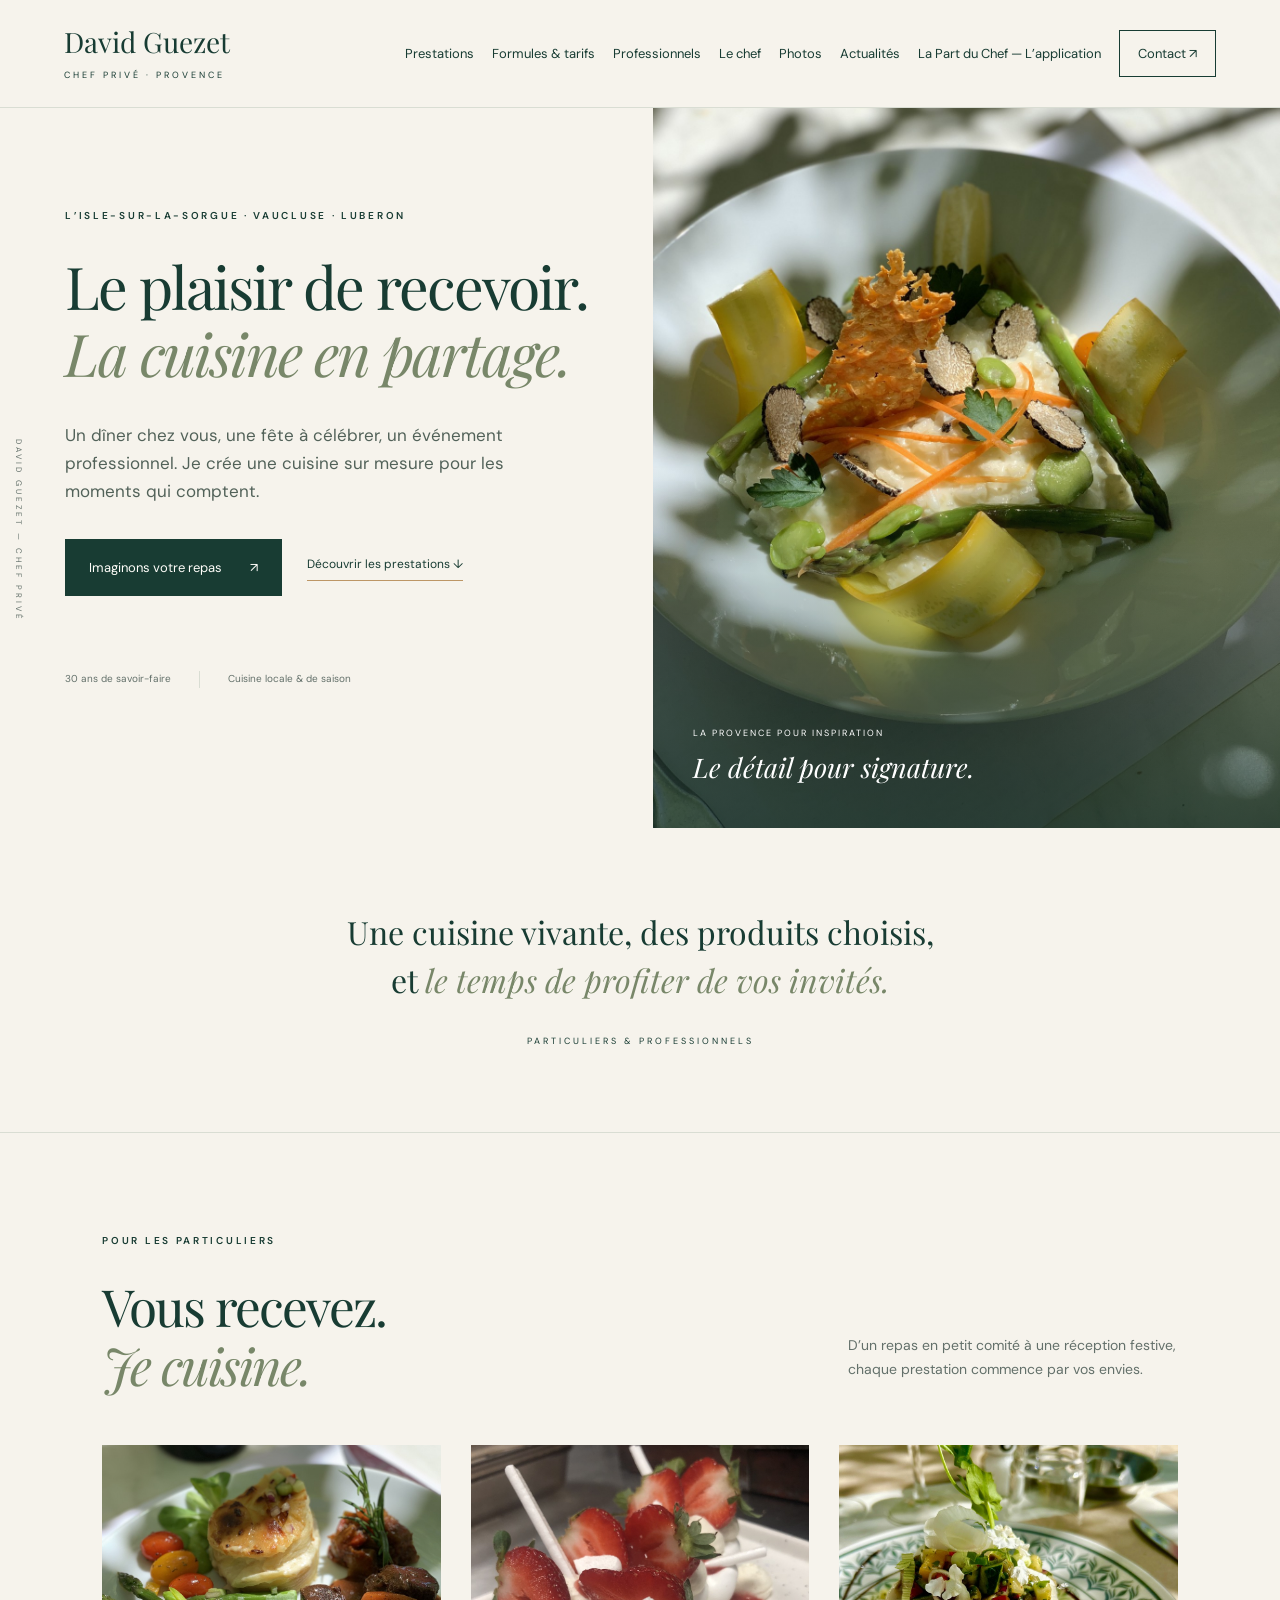
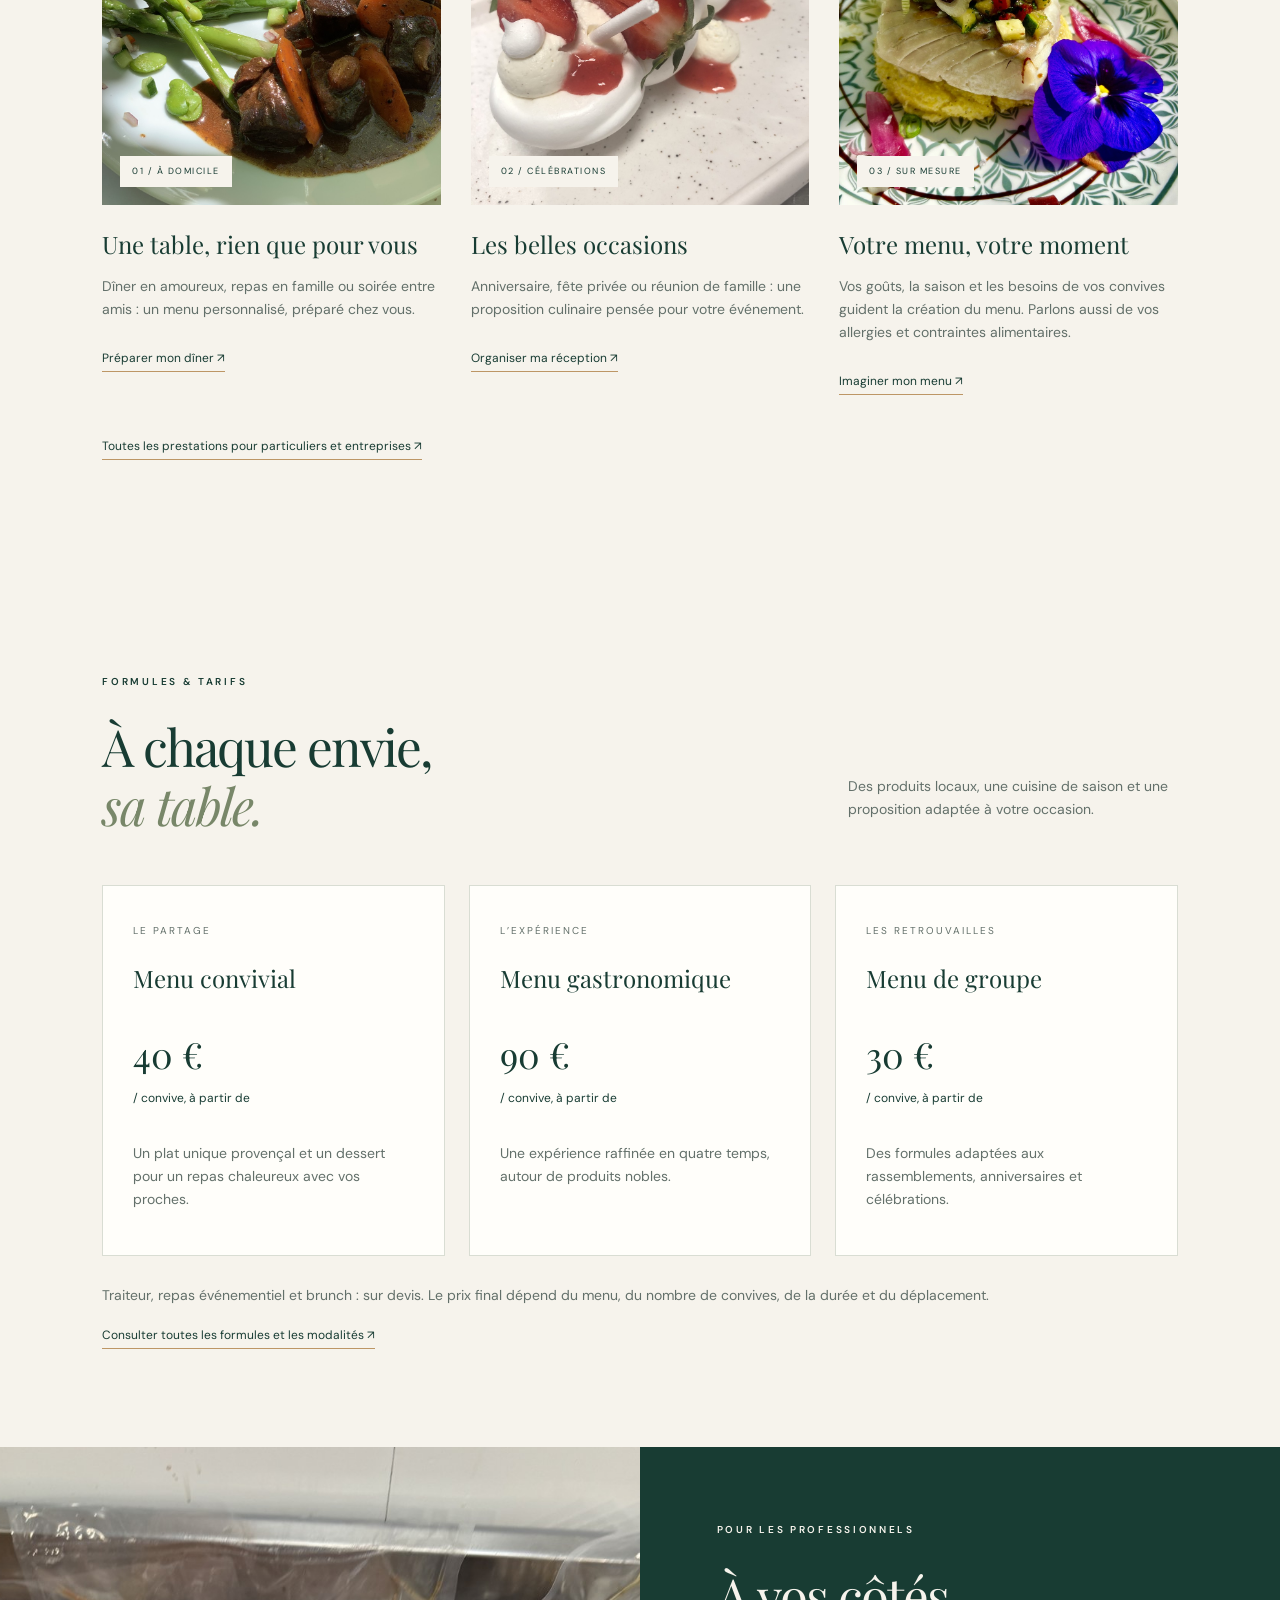
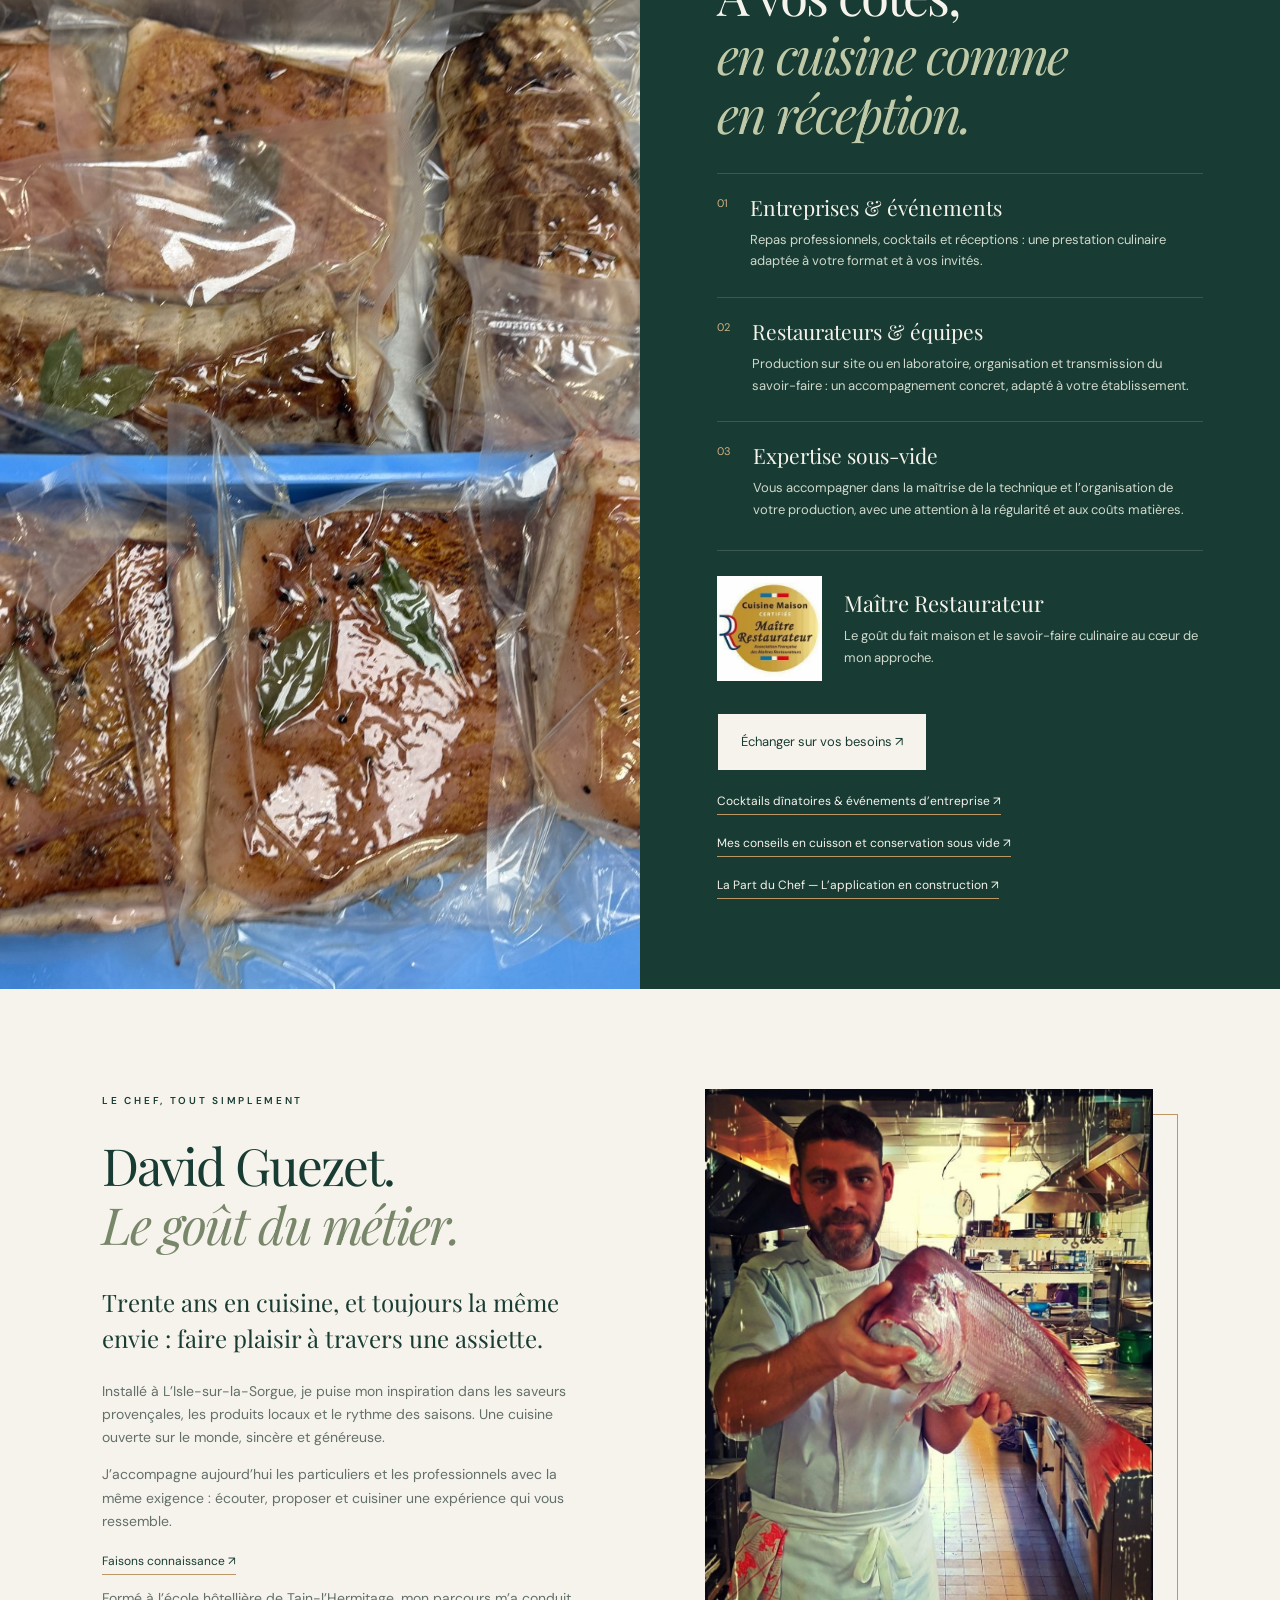
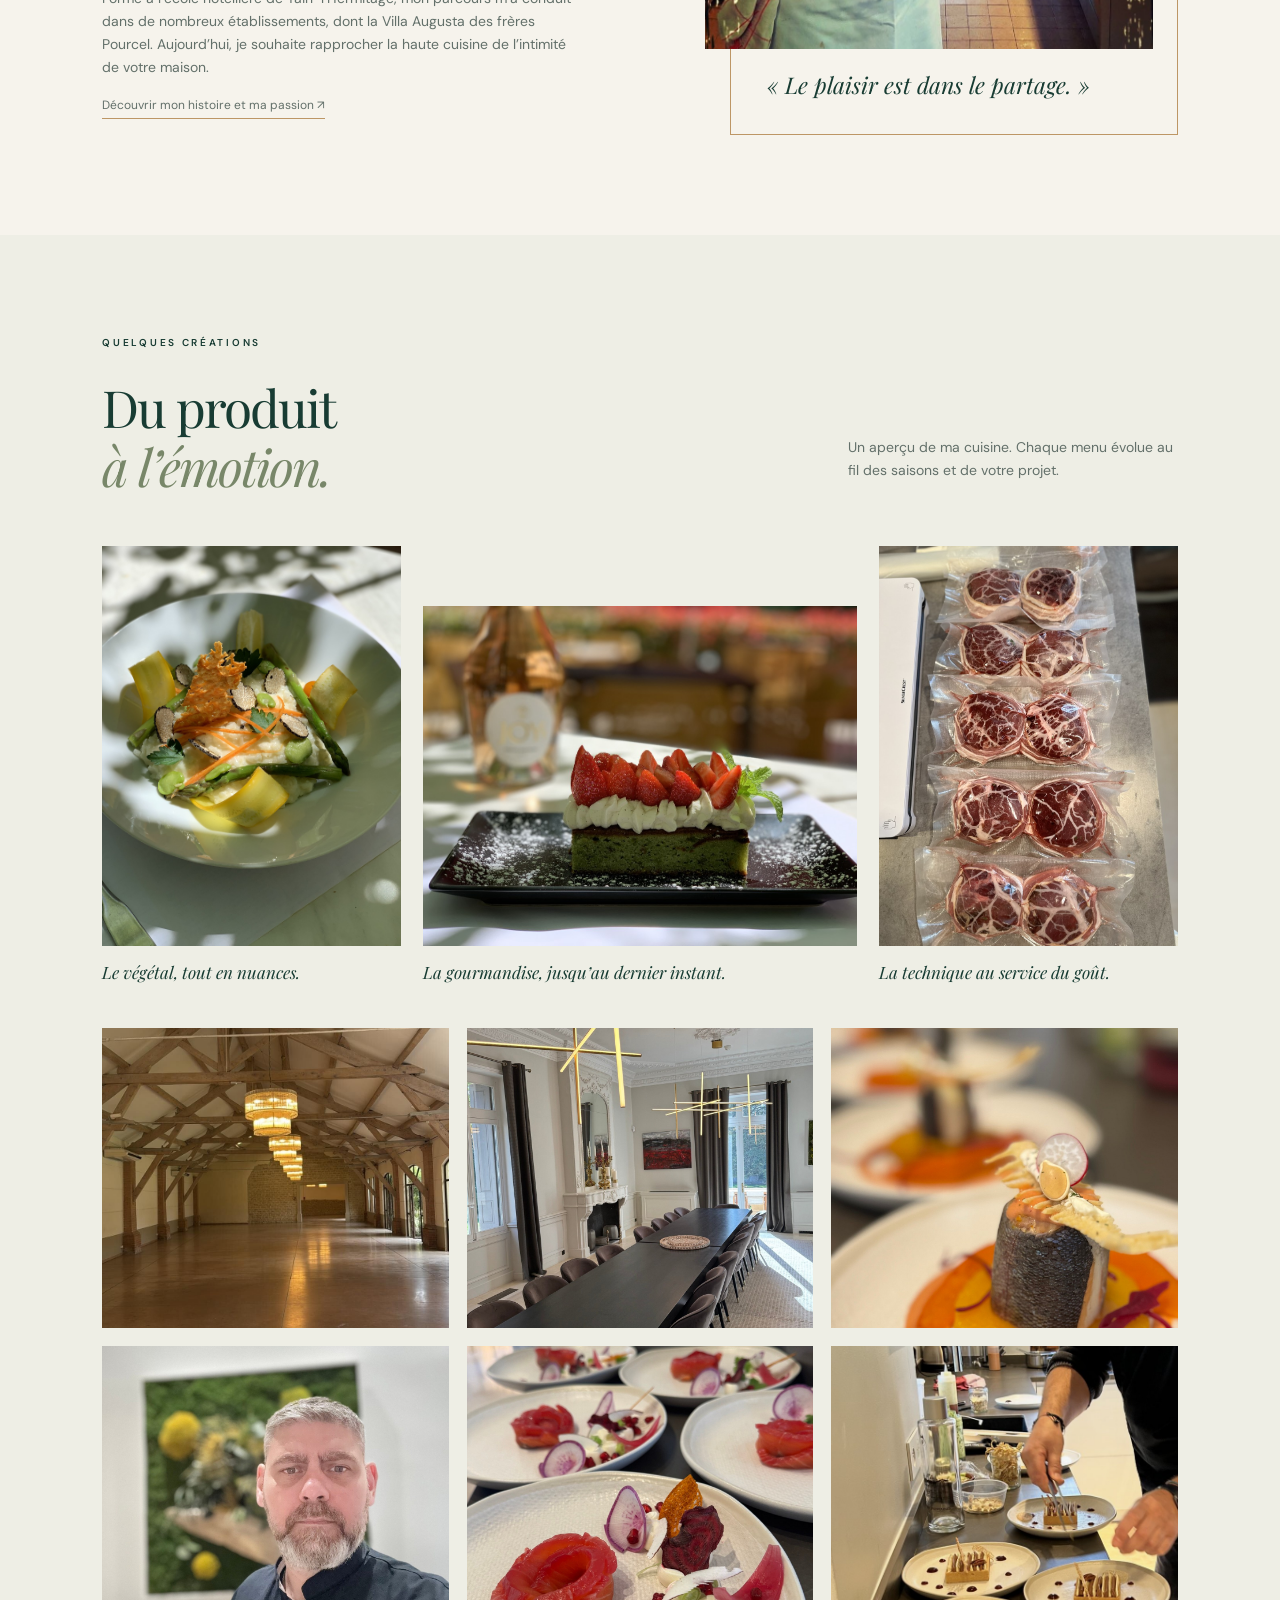
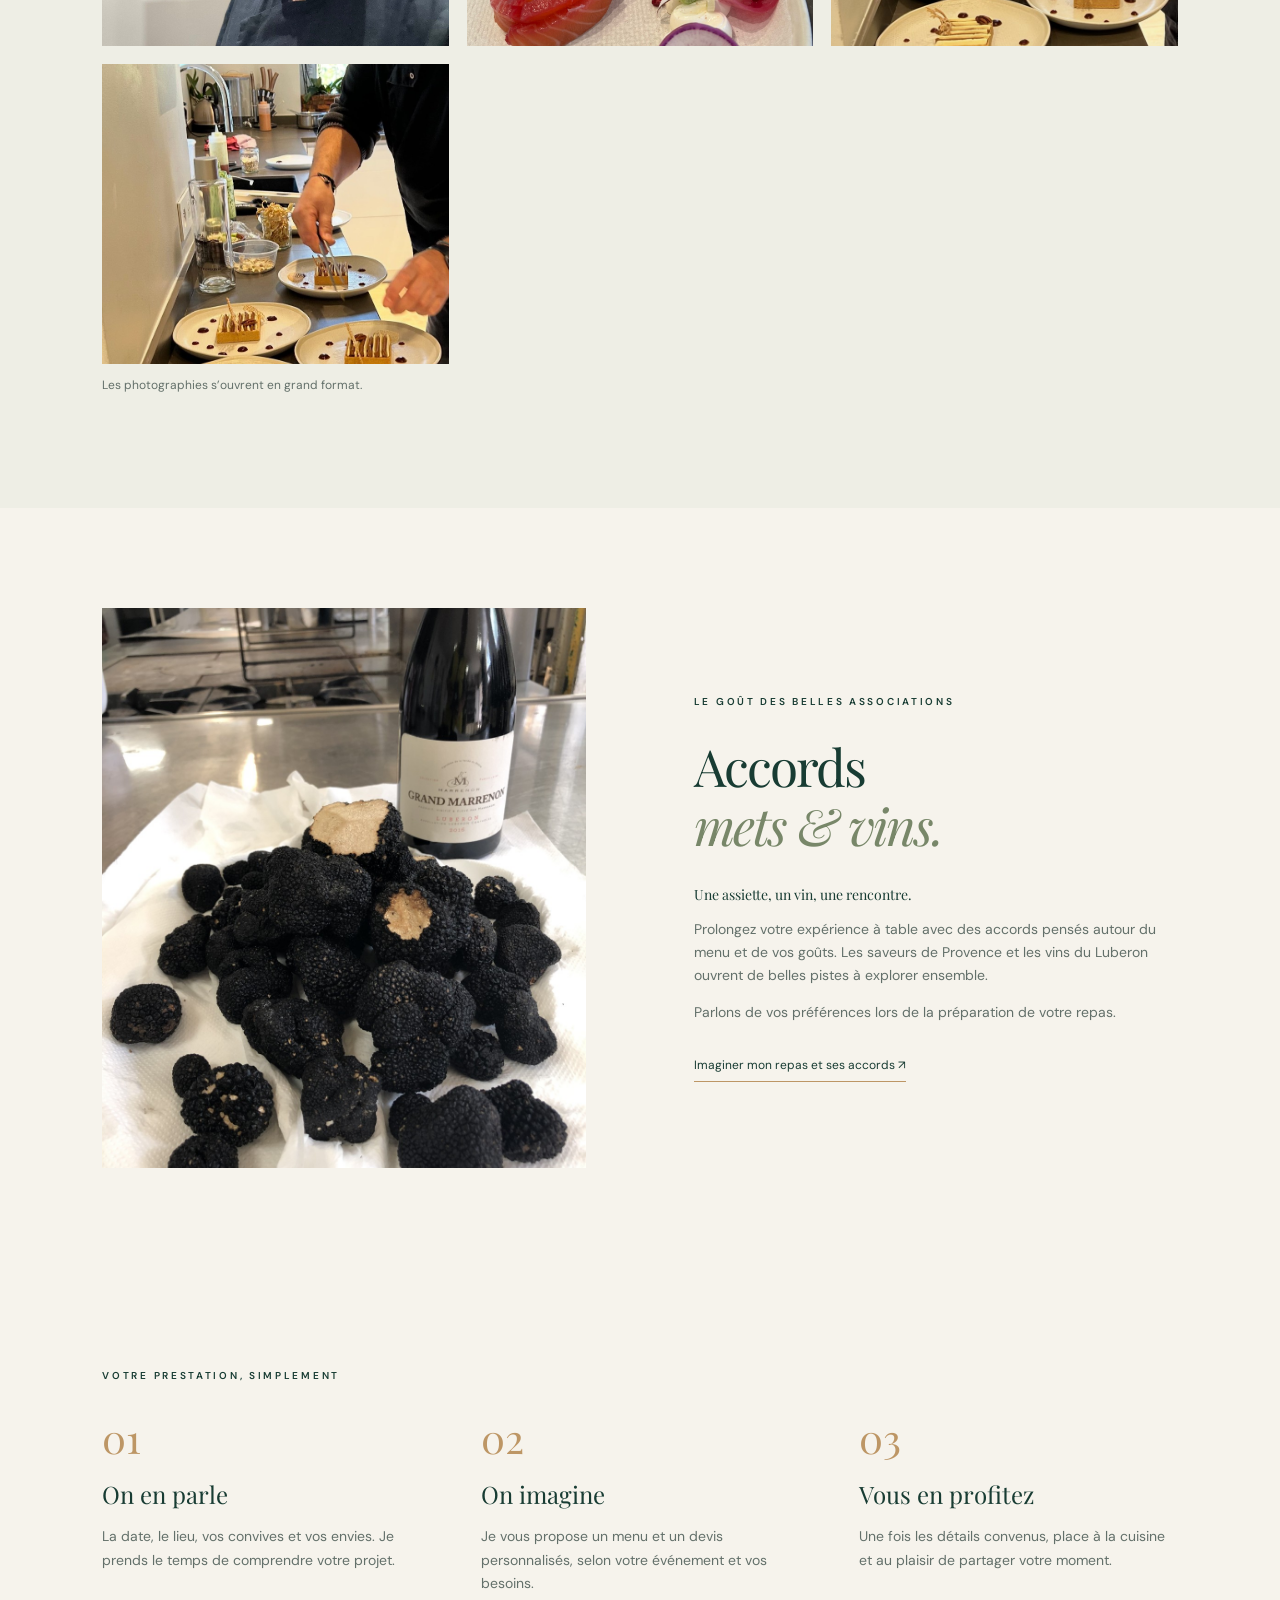
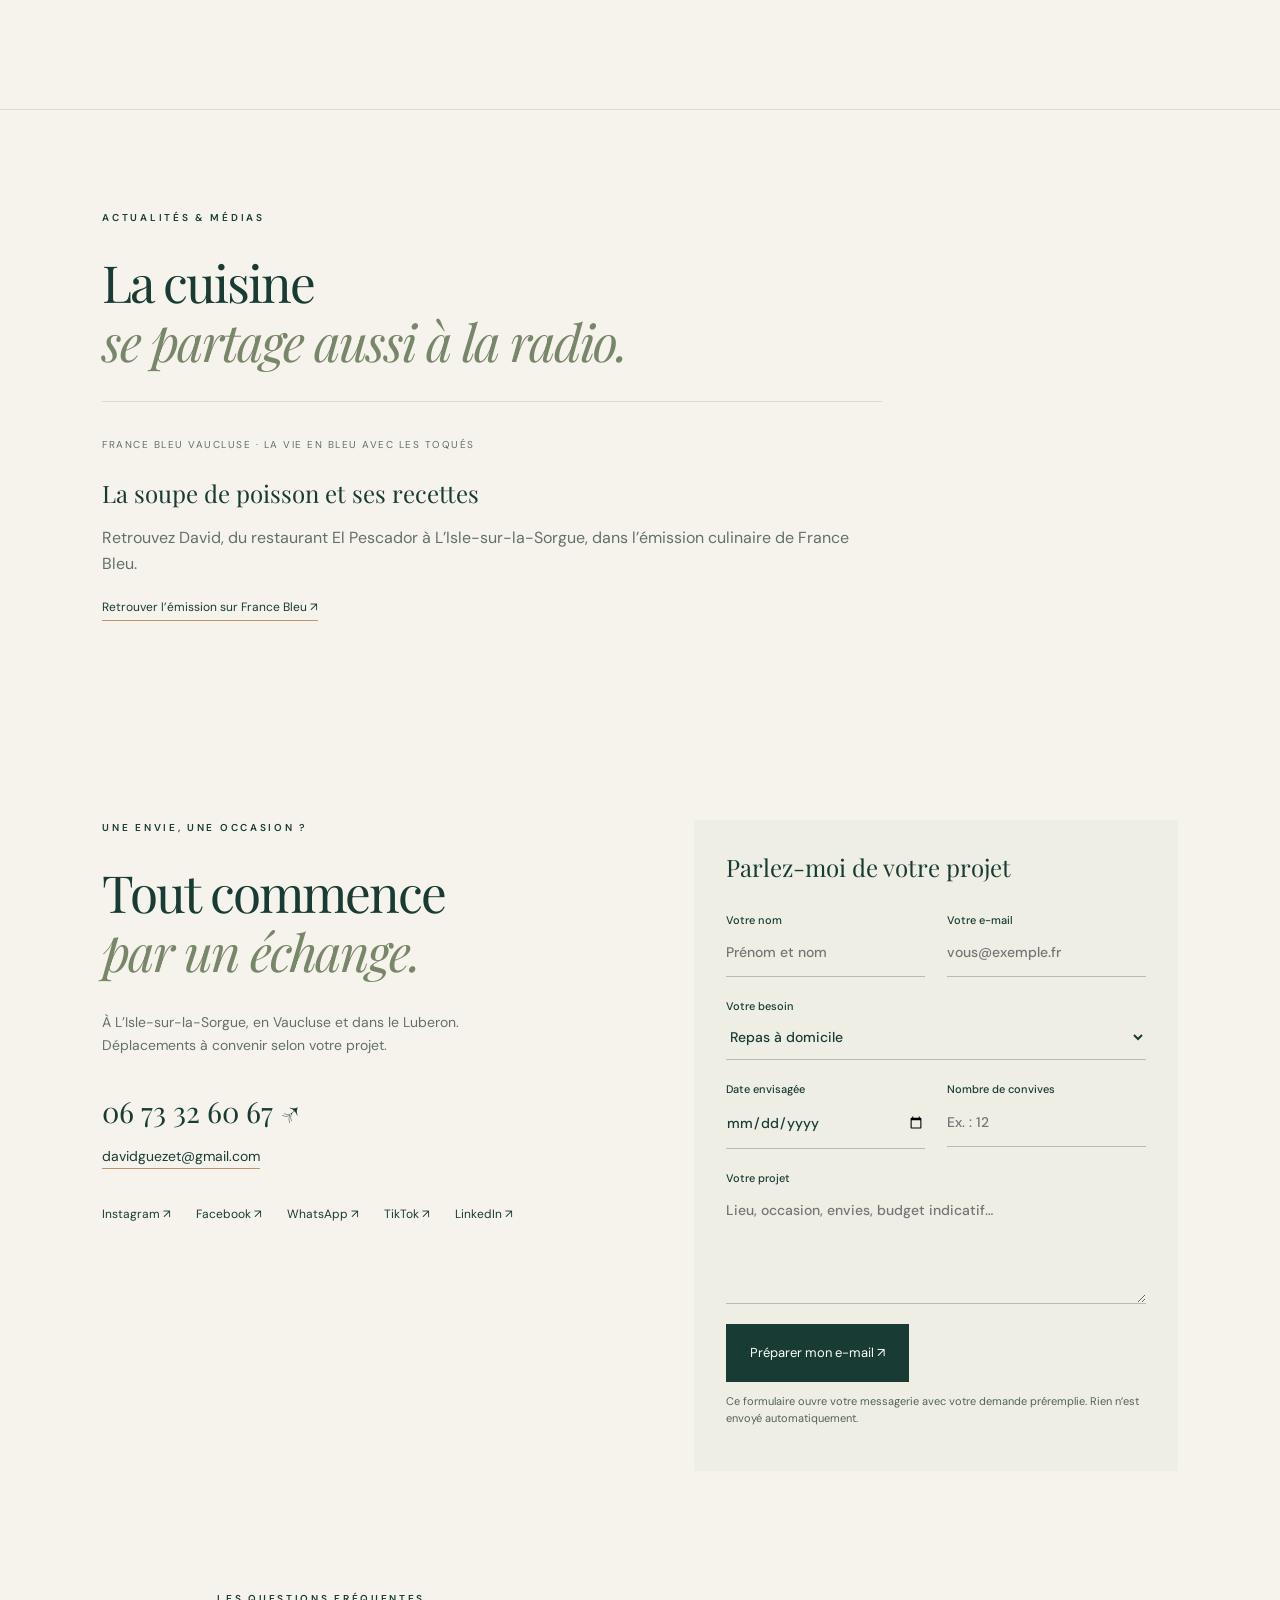
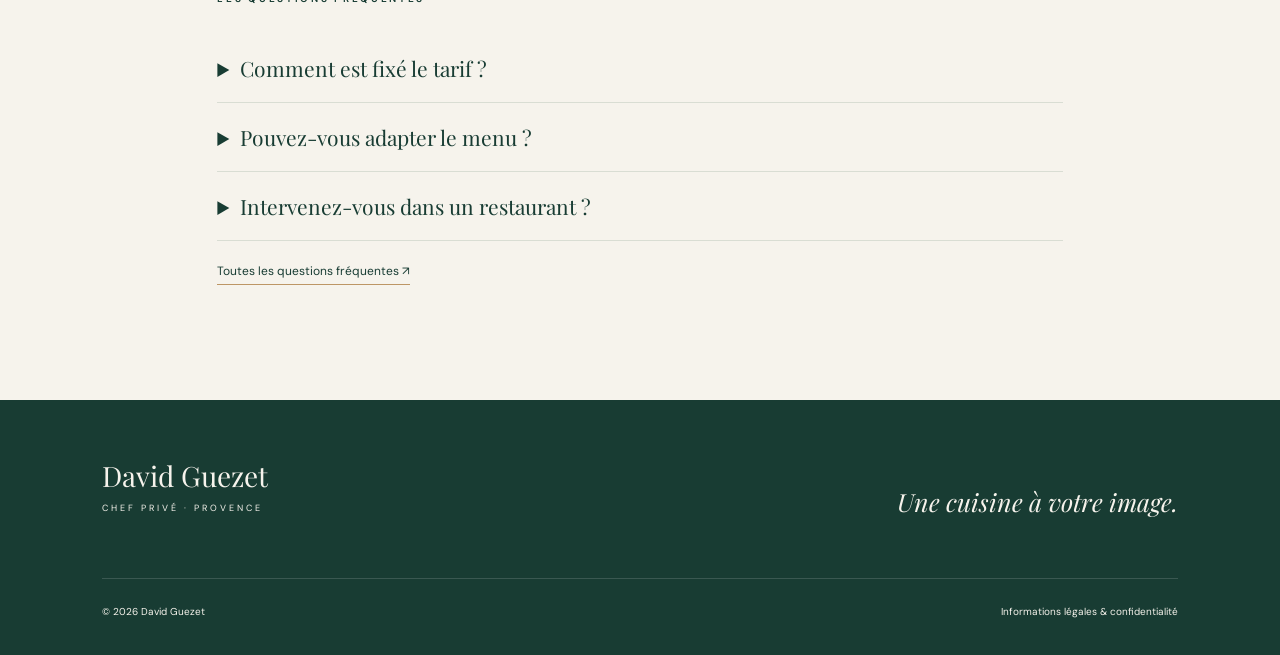
==== commit 39e08152: "Publier le site complet validé : fusion Webador, photos, tarifs et La Part du Chef" ====
--- a/index.html
+++ b/index.html
@@ -1,15 +1,16 @@
-<!doctype html>
-<html lang="fr"><head><meta charset="utf-8"><meta name="viewport" content="width=device-width, initial-scale=1"><title>David Guezet — Chef privé en Vaucluse & Luberon</title><meta name="description" content="Chef privé à domicile, réceptions et accompagnement des restaurateurs. David Guezet imagine votre expérience culinaire sur mesure en Vaucluse et Luberon."><meta name="theme-color" content="#163d34"><meta property="og:title" content="David Guezet — Chef privé en Provence"><meta property="og:description" content="Une cuisine de saison, une expérience à votre image. Particuliers & professionnels."><meta property="og:type" content="website"><link rel="icon" href="assets/favicon.svg" type="image/svg+xml"><link rel="stylesheet" href="style.css?v=accords-4"></head>
+<!DOCTYPE html>
+
+<html lang="fr"><head><meta charset="utf-8"/><meta content="width=device-width, initial-scale=1" name="viewport"/><title>David Guezet — Chef privé en Vaucluse &amp; Luberon</title><meta content="Chef privé à domicile, réceptions et accompagnement des restaurateurs. David Guezet imagine votre expérience culinaire sur mesure en Vaucluse et Luberon." name="description"/><meta content="#163d34" name="theme-color"/><meta content="David Guezet — Chef privé en Provence" property="og:title"/><meta content="Une cuisine de saison, une expérience à votre image. Particuliers &amp; professionnels." property="og:description"/><meta content="website" property="og:type"/><link href="assets/favicon.svg" rel="icon" type="image/svg+xml"/><link href="style.css?v=fusion-1" rel="stylesheet"/></head>
 <body><a class="skip" href="#contenu">Aller au contenu</a>
-<header><a class="wordmark" href="#" aria-label="David Guezet, accueil">David Guezet<span>CHEF PRIVÉ · PROVENCE</span></a><button id="menu-toggle" aria-expanded="false" aria-controls="navigation">Menu <span>☰</span></button><nav id="navigation" aria-label="Navigation principale"><a href="#experiences">Vos occasions</a><a href="#professionnels">Professionnels</a><a href="#chef">Le chef</a><a href="#galerie">La cuisine</a><a class="nav-contact" href="#contact">Parlons de votre projet ↗</a></nav></header>
-<main id="contenu"><section class="hero"><div class="hero-copy"><p class="eyebrow">L’ISLE-SUR-LA-SORGUE · VAUCLUSE · LUBERON</p><h1>Le plaisir de recevoir.<br><em>La cuisine en partage.</em></h1><p class="intro">Un dîner chez vous, une fête à célébrer, un événement professionnel. Je crée une cuisine sur mesure pour les moments qui comptent.</p><div class="actions"><a class="button" href="#contact">Imaginons votre repas <span>↗</span></a><a class="text-link" href="#experiences">Découvrir les prestations ↓</a></div><div class="hero-foot"><span>30 ans de savoir-faire</span><span>Cuisine locale & de saison</span></div></div><div class="hero-photo"><img src="assets/signature.jpg" alt="Assiette de risotto, légumes et truffe, création culinaire de David Guezet" fetchpriority="high"><div class="photo-caption"><span>LA PROVENCE POUR INSPIRATION</span><span>Le détail pour signature.</span></div></div><span class="vertical-note">DAVID GUEZET — CHEF PRIVÉ</span></section>
-<section class="statement"><p>Une cuisine vivante, des produits choisis,<br>et <em>le temps de profiter de vos invités.</em></p><span>PARTICULIERS & PROFESSIONNELS</span></section>
-<section class="section experiences" id="experiences"><div class="section-head"><div><p class="eyebrow">POUR LES PARTICULIERS</p><h2>Vous recevez.<br><em>Je cuisine.</em></h2></div><p>D’un repas en petit comité à une réception festive, chaque prestation commence par vos envies.</p></div><div class="service-grid"><article><div class="image-wrap"><img src="assets/repas-domicile.jpg" alt="Assiette de viande en sauce, gratin et légumes de saison" loading="lazy"><span>01 / À DOMICILE</span></div><h3>Une table, rien que pour vous</h3><p>Dîner en amoureux, repas en famille ou soirée entre amis : un menu personnalisé, préparé chez vous.</p><a class="text-link" href="#contact" data-service="Repas à domicile">Préparer mon dîner ↗</a></article><article><div class="image-wrap"><img src="assets/belles-occasions.jpg" alt="Desserts aux fraises et meringues dressés sur une assiette" loading="lazy"><span>02 / CÉLÉBRATIONS</span></div><h3>Les belles occasions</h3><p>Anniversaire, fête privée ou réunion de famille : une proposition culinaire pensée pour votre événement.</p><a class="text-link" href="#contact" data-service="Fête ou réception privée">Organiser ma réception ↗</a></article><article><div class="image-wrap"><img src="assets/menu-sur-mesure.jpg" alt="Poisson dressé avec légumes, fleurs et décoration colorée" loading="lazy"><span>03 / SUR MESURE</span></div><h3>Votre menu, votre moment</h3><p>Vos goûts, la saison et les besoins de vos convives guident la création du menu. Parlons aussi de vos allergies et contraintes alimentaires.</p><a class="text-link" href="#contact" data-service="Repas à domicile">Imaginer mon menu ↗</a></article></div></section>
-<section class="professional" id="professionnels"><div class="pro-photo"><img src="assets/preparation-pro.jpg" alt="Préparations culinaires conditionnées sous vide pour les professionnels" loading="lazy"></div><div class="pro-copy"><p class="eyebrow">POUR LES PROFESSIONNELS</p><h2>À vos côtés,<br><em>en cuisine comme<br>en réception.</em></h2><div class="pro-line"><span>01</span><div><h3>Entreprises & événements</h3><p>Repas professionnels, cocktails et réceptions : une prestation culinaire adaptée à votre format et à vos invités.</p></div></div><div class="pro-line"><span>02</span><div><h3>Restaurateurs & équipes</h3><p>Production sur site ou en laboratoire, organisation et transmission du savoir-faire : un accompagnement concret, adapté à votre établissement.</p></div></div><div class="pro-line"><span>03</span><div><h3>Expertise sous-vide</h3><p>Vous accompagner dans la maîtrise de la technique et l’organisation de votre production, avec une attention à la régularité et aux coûts matières.</p></div></div><div class="maitre-block"><img src="assets/maitre-restaurateur.jpg" alt="Emblème Maître Restaurateur — cuisine maison certifiée" loading="lazy"><div><h3>Maître Restaurateur</h3><p>Le goût du fait maison et le savoir-faire culinaire au cœur de mon approche.</p></div></div><a class="button light" href="#contact" data-service="Accompagnement restaurateur">Échanger sur vos besoins ↗</a></div></section>
-<section class="section chef" id="chef"><div class="chef-copy"><p class="eyebrow">LE CHEF, TOUT SIMPLEMENT</p><h2>David Guezet.<br><em>Le goût du métier.</em></h2><p class="large-copy">Trente ans en cuisine, et toujours la même envie : faire plaisir à travers une assiette.</p><p>Installé à L’Isle-sur-la-Sorgue, je puise mon inspiration dans les saveurs provençales, les produits locaux et le rythme des saisons. Une cuisine ouverte sur le monde, sincère et généreuse.</p><p>J’accompagne aujourd’hui les particuliers et les professionnels avec la même exigence : écouter, proposer et cuisiner une expérience qui vous ressemble.</p><a class="text-link" href="#contact">Faisons connaissance ↗</a></div><div class="chef-portrait"><img src="assets/portrait-david.jpg" alt="David Guezet en cuisine, présentant un poisson" loading="lazy"><span>« Le plaisir est dans le partage. »</span></div></section>
-<section class="section gallery" id="galerie"><div class="section-head"><div><p class="eyebrow">QUELQUES CRÉATIONS</p><h2>Du produit<br><em>à l’émotion.</em></h2></div><p>Un aperçu de ma cuisine. Chaque menu évolue au fil des saisons et de votre projet.</p></div><div class="gallery-grid"><figure><img src="assets/signature.jpg" alt="Risotto aux légumes et lamelles de truffe" loading="lazy"><figcaption>Le végétal, tout en nuances.</figcaption></figure><figure><img src="assets/dessert.jpg" alt="Dessert aux fraises, crème et biscuit vert" loading="lazy"><figcaption>La gourmandise, jusqu’au dernier instant.</figcaption></figure><figure><img src="assets/sous-vide.jpg" alt="Préparations de viande conditionnées sous vide" loading="lazy"><figcaption>La technique au service du goût.</figcaption></figure></div></section>
-<section class="section wine" id="accords"><div class="wine-image"><img src="assets/accord-mets-vins.jpg" alt="Truffes et bouteille de Grand Marrenon du Luberon" loading="lazy"></div><div class="wine-copy"><p class="eyebrow">LE GOÛT DES BELLES ASSOCIATIONS</p><h2>Accords<br><em>mets & vins.</em></h2><p class="large-copy">Une assiette, un vin, une rencontre.</p><p>Prolongez votre expérience à table avec des accords pensés autour du menu et de vos goûts. Les saveurs de Provence et les vins du Luberon ouvrent de belles pistes à explorer ensemble.</p><p>Parlons de vos préférences lors de la préparation de votre repas.</p><a class="text-link" href="#contact" data-service="Repas à domicile">Imaginer mon repas et ses accords ↗</a></div></section>
+<header><a aria-label="David Guezet, accueil" class="wordmark" href="#">David Guezet<span>CHEF PRIVÉ · PROVENCE</span></a><button aria-controls="navigation" aria-expanded="false" id="menu-toggle">Menu <span>☰</span></button><nav aria-label="Navigation principale" id="navigation"><a href="index.html#experiences">Prestations</a><a href="tarifs.html">Formules &amp; tarifs</a><a href="index.html#professionnels">Professionnels</a><a href="a-propos.html">Le chef</a><a href="index.html#galerie">Photos</a><a href="actualites.html">Actualités</a><a href="la-part-du-chef.html">La Part du Chef — L’application</a><a class="nav-contact" href="index.html#contact">Contact ↗</a></nav></header>
+<main id="contenu"><section class="hero"><div class="hero-copy"><p class="eyebrow">L’ISLE-SUR-LA-SORGUE · VAUCLUSE · LUBERON</p><h1>Le plaisir de recevoir.<br/><em>La cuisine en partage.</em></h1><p class="intro">Un dîner chez vous, une fête à célébrer, un événement professionnel. Je crée une cuisine sur mesure pour les moments qui comptent.</p><div class="actions"><a class="button" href="#contact">Imaginons votre repas <span>↗</span></a><a class="text-link" href="#experiences">Découvrir les prestations ↓</a></div><div class="hero-foot"><span>30 ans de savoir-faire</span><span>Cuisine locale &amp; de saison</span></div></div><div class="hero-photo"><img alt="Assiette de risotto, légumes et truffe, création culinaire de David Guezet" fetchpriority="high" src="assets/signature.jpg"/><div class="photo-caption"><span>LA PROVENCE POUR INSPIRATION</span><span>Le détail pour signature.</span></div></div><span class="vertical-note">DAVID GUEZET — CHEF PRIVÉ</span></section>
+<section class="statement"><p>Une cuisine vivante, des produits choisis,<br/>et <em>le temps de profiter de vos invités.</em></p><span>PARTICULIERS &amp; PROFESSIONNELS</span></section>
+<section class="section experiences" id="experiences"><div class="section-head"><div><p class="eyebrow">POUR LES PARTICULIERS</p><h2>Vous recevez.<br/><em>Je cuisine.</em></h2></div><p>D’un repas en petit comité à une réception festive, chaque prestation commence par vos envies.</p></div><div class="service-grid"><article><div class="image-wrap"><img alt="Assiette de viande en sauce, gratin et légumes de saison" loading="lazy" src="assets/repas-domicile.jpg"/><span>01 / À DOMICILE</span></div><h3>Une table, rien que pour vous</h3><p>Dîner en amoureux, repas en famille ou soirée entre amis : un menu personnalisé, préparé chez vous.</p><a class="text-link" data-service="Repas à domicile" href="#contact">Préparer mon dîner ↗</a></article><article><div class="image-wrap"><img alt="Desserts aux fraises et meringues dressés sur une assiette" loading="lazy" src="assets/belles-occasions.jpg"/><span>02 / CÉLÉBRATIONS</span></div><h3>Les belles occasions</h3><p>Anniversaire, fête privée ou réunion de famille : une proposition culinaire pensée pour votre événement.</p><a class="text-link" data-service="Fête ou réception privée" href="#contact">Organiser ma réception ↗</a></article><article><div class="image-wrap"><img alt="Poisson dressé avec légumes, fleurs et décoration colorée" loading="lazy" src="assets/menu-sur-mesure.jpg"/><span>03 / SUR MESURE</span></div><h3>Votre menu, votre moment</h3><p>Vos goûts, la saison et les besoins de vos convives guident la création du menu. Parlons aussi de vos allergies et contraintes alimentaires.</p><a class="text-link" data-service="Repas à domicile" href="#contact">Imaginer mon menu ↗</a></article></div><p class="section-more"><a class="text-link" href="prestations.html">Toutes les prestations pour particuliers et entreprises ↗</a></p></section>
+<section class="section pricing" id="tarifs"><div class="section-head"><div><p class="eyebrow">FORMULES &amp; TARIFS</p><h2>À chaque envie,<br/><em>sa table.</em></h2></div><p>Des produits locaux, une cuisine de saison et une proposition adaptée à votre occasion.</p></div><div class="price-grid"><article><span>LE PARTAGE</span><h3>Menu convivial</h3><p class="price">40 € <small>/ convive, à partir de</small></p><p>Un plat unique provençal et un dessert pour un repas chaleureux avec vos proches.</p></article><article><span>L’EXPÉRIENCE</span><h3>Menu gastronomique</h3><p class="price">90 € <small>/ convive, à partir de</small></p><p>Une expérience raffinée en quatre temps, autour de produits nobles.</p></article><article><span>LES RETROUVAILLES</span><h3>Menu de groupe</h3><p class="price">30 € <small>/ convive, à partir de</small></p><p>Des formules adaptées aux rassemblements, anniversaires et célébrations.</p></article></div><p>Traiteur, repas événementiel et brunch : sur devis. Le prix final dépend du menu, du nombre de convives, de la durée et du déplacement.</p><a class="text-link" href="tarifs.html">Consulter toutes les formules et les modalités ↗</a></section><section class="professional" id="professionnels"><div class="pro-photo"><img alt="Préparations culinaires conditionnées sous vide pour les professionnels" loading="lazy" src="assets/preparation-pro.jpg"/></div><div class="pro-copy"><p class="eyebrow">POUR LES PROFESSIONNELS</p><h2>À vos côtés,<br/><em>en cuisine comme<br/>en réception.</em></h2><div class="pro-line"><span>01</span><div><h3>Entreprises &amp; événements</h3><p>Repas professionnels, cocktails et réceptions : une prestation culinaire adaptée à votre format et à vos invités.</p></div></div><div class="pro-line"><span>02</span><div><h3>Restaurateurs &amp; équipes</h3><p>Production sur site ou en laboratoire, organisation et transmission du savoir-faire : un accompagnement concret, adapté à votre établissement.</p></div></div><div class="pro-line"><span>03</span><div><h3>Expertise sous-vide</h3><p>Vous accompagner dans la maîtrise de la technique et l’organisation de votre production, avec une attention à la régularité et aux coûts matières.</p></div></div><div class="maitre-block"><img alt="Emblème Maître Restaurateur — cuisine maison certifiée" loading="lazy" src="assets/maitre-restaurateur.jpg"/><div><h3>Maître Restaurateur</h3><p>Le goût du fait maison et le savoir-faire culinaire au cœur de mon approche.</p></div></div><a class="button light" data-service="Accompagnement restaurateur" href="#contact">Échanger sur vos besoins ↗</a><p><a class="text-link" href="evenement-professionel.html">Cocktails dînatoires &amp; événements d’entreprise ↗</a></p><p><a class="text-link" href="conseiller-culinaire.html">Mes conseils en cuisson et conservation sous vide ↗</a></p><p><a class="text-link" href="la-part-du-chef.html">La Part du Chef — L’application en construction ↗</a></p></div></section>
+<section class="section chef" id="chef"><div class="chef-copy"><p class="eyebrow">LE CHEF, TOUT SIMPLEMENT</p><h2>David Guezet.<br/><em>Le goût du métier.</em></h2><p class="large-copy">Trente ans en cuisine, et toujours la même envie : faire plaisir à travers une assiette.</p><p>Installé à L’Isle-sur-la-Sorgue, je puise mon inspiration dans les saveurs provençales, les produits locaux et le rythme des saisons. Une cuisine ouverte sur le monde, sincère et généreuse.</p><p>J’accompagne aujourd’hui les particuliers et les professionnels avec la même exigence : écouter, proposer et cuisiner une expérience qui vous ressemble.</p><a class="text-link" href="#contact">Faisons connaissance ↗</a><p>Formé à l’école hôtellière de Tain-l’Hermitage, mon parcours m’a conduit dans de nombreux établissements, dont la Villa Augusta des frères Pourcel. Aujourd’hui, je souhaite rapprocher la haute cuisine de l’intimité de votre maison.</p><p><a class="text-link" href="a-propos.html">Découvrir mon histoire et ma passion ↗</a></p></div><div class="chef-portrait"><img alt="David Guezet en cuisine, présentant un poisson" loading="lazy" src="assets/portrait-david.jpg"/><span>« Le plaisir est dans le partage. »</span></div></section>
+<section class="section gallery" id="galerie"><div class="section-head"><div><p class="eyebrow">QUELQUES CRÉATIONS</p><h2>Du produit<br/><em>à l’émotion.</em></h2></div><p>Un aperçu de ma cuisine. Chaque menu évolue au fil des saisons et de votre projet.</p></div><div class="gallery-grid"><figure><img alt="Risotto aux légumes et lamelles de truffe" loading="lazy" src="assets/signature.jpg"/><figcaption>Le végétal, tout en nuances.</figcaption></figure><figure><img alt="Dessert aux fraises, crème et biscuit vert" loading="lazy" src="assets/dessert.jpg"/><figcaption>La gourmandise, jusqu’au dernier instant.</figcaption></figure><figure><img alt="Préparations de viande conditionnées sous vide" loading="lazy" src="assets/sous-vide.jpg"/><figcaption>La technique au service du goût.</figcaption></figure></div><div class="source-gallery"><a href="assets/webador/337a6800-084a2504-fa8b-4905-94a2-8cf3cc1431fb-standard.jpg" rel="noopener" target="_blank"><img alt="Photographie culinaire de David Guezet" loading="lazy" src="assets/webador/337a6800-084a2504-fa8b-4905-94a2-8cf3cc1431fb-standard.jpg"/></a><a href="assets/webador/fdc1408e-img_6984-standard.jpg" rel="noopener" target="_blank"><img alt="Photographie culinaire de David Guezet" loading="lazy" src="assets/webador/fdc1408e-img_6984-standard.jpg"/></a><a href="assets/webador/665b84a4-img_7191-standard.jpg" rel="noopener" target="_blank"><img alt="Photographie culinaire de David Guezet" loading="lazy" src="assets/webador/665b84a4-img_7191-standard.jpg"/></a><a href="assets/webador/6d1a7b99-img_7217-standard.jpg" rel="noopener" target="_blank"><img alt="Photographie culinaire de David Guezet" loading="lazy" src="assets/webador/6d1a7b99-img_7217-standard.jpg"/></a><a href="assets/webador/ac965906-img_7391-high.jpg" rel="noopener" target="_blank"><img alt="Photographie culinaire de David Guezet" loading="lazy" src="assets/webador/ac965906-img_7391-high.jpg"/></a><a href="assets/webador/10adb5b1-img_7414-1-high-lm2ukm.jpg" rel="noopener" target="_blank"><img alt="Photographie culinaire de David Guezet" loading="lazy" src="assets/webador/10adb5b1-img_7414-1-high-lm2ukm.jpg"/></a><a href="assets/webador/7382f5b3-img_7414-high.jpg" rel="noopener" target="_blank"><img alt="Photographie culinaire de David Guezet" loading="lazy" src="assets/webador/7382f5b3-img_7414-high.jpg"/></a></div><p class="gallery-note">Les photographies s’ouvrent en grand format.</p></section>
+<section class="section wine" id="accords"><div class="wine-image"><img alt="Truffes et bouteille de Grand Marrenon du Luberon" loading="lazy" src="assets/accord-mets-vins.jpg"/></div><div class="wine-copy"><p class="eyebrow">LE GOÛT DES BELLES ASSOCIATIONS</p><h2>Accords<br/><em>mets &amp; vins.</em></h2><p class="large-copy">Une assiette, un vin, une rencontre.</p><p>Prolongez votre expérience à table avec des accords pensés autour du menu et de vos goûts. Les saveurs de Provence et les vins du Luberon ouvrent de belles pistes à explorer ensemble.</p><p>Parlons de vos préférences lors de la préparation de votre repas.</p><a class="text-link" data-service="Repas à domicile" href="#contact">Imaginer mon repas et ses accords ↗</a></div></section>
 <section class="process section"><p class="eyebrow">VOTRE PRESTATION, SIMPLEMENT</p><div class="steps"><article><span>01</span><h3>On en parle</h3><p>La date, le lieu, vos convives et vos envies. Je prends le temps de comprendre votre projet.</p></article><article><span>02</span><h3>On imagine</h3><p>Je vous propose un menu et un devis personnalisés, selon votre événement et vos besoins.</p></article><article><span>03</span><h3>Vous en profitez</h3><p>Une fois les détails convenus, place à la cuisine et au plaisir de partager votre moment.</p></article></div></section>
-<section class="contact section" id="contact"><div><p class="eyebrow">UNE ENVIE, UNE OCCASION ?</p><h2>Tout commence<br><em>par un échange.</em></h2><p>À L’Isle-sur-la-Sorgue, en Vaucluse et dans le Luberon.<br>Déplacements à convenir selon votre projet.</p><a class="phone" href="tel:+33673326067">06 73 32 60 67 ↗</a><a class="mail" href="mailto:davidguezet@gmail.com">davidguezet@gmail.com</a><div class="socials"><a href="https://www.instagram.com/davidguezet_chef_prive/" target="_blank" rel="noopener">Instagram ↗</a><a href="https://www.facebook.com/profile.php?id=100008618868009" target="_blank" rel="noopener">Facebook ↗</a></div></div><form id="contact-form"><h3>Parlez-moi de votre projet</h3><div class="form-row"><label>Votre nom<input name="nom" autocomplete="name" required placeholder="Prénom et nom"></label><label>Votre e-mail<input name="email" type="email" autocomplete="email" required placeholder="vous@exemple.fr"></label></div><label>Votre besoin<select name="service" id="service"><option>Repas à domicile</option><option>Fête ou réception privée</option><option>Événement d’entreprise</option><option>Accompagnement restaurateur</option><option>Autre projet</option></select></label><div class="form-row"><label>Date envisagée<input name="date" type="date"></label><label>Nombre de convives<input name="convives" type="number" min="1" placeholder="Ex. : 12"></label></div><label>Votre projet<textarea name="message" rows="4" required placeholder="Lieu, occasion, envies, budget indicatif…"></textarea></label><button class="button" type="submit">Préparer mon e-mail ↗</button><p class="form-note">Ce formulaire ouvre votre messagerie avec votre demande préremplie. Rien n’est envoyé automatiquement.</p><p id="form-status" role="status"></p></form></section>
-<section class="faq section"><p class="eyebrow">LES QUESTIONS FRÉQUENTES</p><details><summary>Comment est fixé le tarif ?</summary><p>Le devis dépend du menu, du nombre de convives, du lieu et du format de la prestation. Je vous propose une offre personnalisée après notre premier échange.</p></details><details><summary>Pouvez-vous adapter le menu ?</summary><p>Le menu se construit avec vous. Signalez dès le premier contact les allergies, intolérances et régimes alimentaires afin que nous puissions en discuter.</p></details><details><summary>Intervenez-vous dans un restaurant ?</summary><p>Oui. Je propose de la production culinaire et un accompagnement en organisation et cuisine sous-vide. Le contenu de l’intervention est défini selon votre établissement.</p></details></section>
-</main><footer><a class="wordmark" href="#">David Guezet<span>CHEF PRIVÉ · PROVENCE</span></a><p>Une cuisine à votre image.</p><div><span>© <span id="year">2026</span> David Guezet</span><a href="mentions-legales.html">Informations légales & confidentialité</a></div></footer><script src="script.js"></script></body></html>
+<section class="section news" id="actualites"><p class="eyebrow">ACTUALITÉS &amp; MÉDIAS</p><h2>La cuisine<br/><em>se partage aussi à la radio.</em></h2><article><p>FRANCE BLEU VAUCLUSE · LA VIE EN BLEU AVEC LES TOQUÉS</p><h3>La soupe de poisson et ses recettes</h3><p>Retrouvez David, du restaurant El Pescador à L’Isle-sur-la-Sorgue, dans l’émission culinaire de France Bleu.</p><a class="text-link" href="https://www.francebleu.fr/emissions/la-vie-en-bleu-avec-les-toques-fb-vaucluse/vaucluse/david-du-restaurant-el-pescador-a-l-isle-s-la-sorgue-tout-sur-la-soupe-de-poisson-et-les-recettes-en" rel="noopener" target="_blank">Retrouver l’émission sur France Bleu ↗</a></article></section><section class="contact section" id="contact"><div><p class="eyebrow">UNE ENVIE, UNE OCCASION ?</p><h2>Tout commence<br/><em>par un échange.</em></h2><p>À L’Isle-sur-la-Sorgue, en Vaucluse et dans le Luberon.<br/>Déplacements à convenir selon votre projet.</p><a class="phone" href="tel:+33673326067">06 73 32 60 67 ↗</a><a class="mail" href="mailto:davidguezet@gmail.com">davidguezet@gmail.com</a><div class="socials"><a href="https://www.instagram.com/davidguezet_chef_prive/" rel="noopener" target="_blank">Instagram ↗</a><a href="https://www.facebook.com/profile.php?id=100008618868009" rel="noopener" target="_blank">Facebook ↗</a><a href="https://wa.me/33673326067" rel="noopener" target="_blank">WhatsApp ↗</a><a href="https://www.tiktok.com/@davidguezet6" rel="noopener" target="_blank">TikTok ↗</a><a href="https://www.linkedin.com/in/david-guezet-/" rel="noopener" target="_blank">LinkedIn ↗</a></div></div><form id="contact-form"><h3>Parlez-moi de votre projet</h3><div class="form-row"><label>Votre nom<input autocomplete="name" name="nom" placeholder="Prénom et nom" required=""/></label><label>Votre e-mail<input autocomplete="email" name="email" placeholder="vous@exemple.fr" required="" type="email"/></label></div><label>Votre besoin<select id="service" name="service"><option>Repas à domicile</option><option>Fête ou réception privée</option><option>Événement d’entreprise</option><option>Accompagnement restaurateur</option><option>Autre projet</option></select></label><div class="form-row"><label>Date envisagée<input name="date" type="date"/></label><label>Nombre de convives<input min="1" name="convives" placeholder="Ex. : 12" type="number"/></label></div><label>Votre projet<textarea name="message" placeholder="Lieu, occasion, envies, budget indicatif…" required="" rows="4"></textarea></label><button class="button" type="submit">Préparer mon e-mail ↗</button><p class="form-note">Ce formulaire ouvre votre messagerie avec votre demande préremplie. Rien n’est envoyé automatiquement.</p><p id="form-status" role="status"></p></form></section>
+<section class="faq section"><p class="eyebrow">LES QUESTIONS FRÉQUENTES</p><details><summary>Comment est fixé le tarif ?</summary><p>Le devis dépend du menu, du nombre de convives, du lieu et du format de la prestation. Je vous propose une offre personnalisée après notre premier échange.</p></details><details><summary>Pouvez-vous adapter le menu ?</summary><p>Le menu se construit avec vous. Signalez dès le premier contact les allergies, intolérances et régimes alimentaires afin que nous puissions en discuter.</p></details><details><summary>Intervenez-vous dans un restaurant ?</summary><p>Oui. Je propose de la production culinaire et un accompagnement en organisation et cuisine sous-vide. Le contenu de l’intervention est défini selon votre établissement.</p></details><p><a class="text-link" href="faq.html">Toutes les questions fréquentes ↗</a></p></section>
+</main><footer><a class="wordmark" href="#">David Guezet<span>CHEF PRIVÉ · PROVENCE</span></a><p>Une cuisine à votre image.</p><div><span>© <span id="year">2026</span> David Guezet</span><a href="mentions-legales.html">Informations légales &amp; confidentialité</a></div></footer><script src="script.js"></script></body></html>
--- a/style.css
+++ b/style.css
@@ -3,3 +3,12 @@
 .chef-portrait img{object-position:center top}
 
 .maitre-block{display:flex;gap:22px;align-items:center;border-top:1px solid #ffffff25;margin-top:30px;padding-top:25px}.maitre-block img{width:105px;height:105px;object-fit:contain;flex-shrink:0}.maitre-block h3{margin:0 0 8px;font-size:22px}.maitre-block p{color:#d0d8cc;font-size:13px;margin:0}.wine{display:grid;grid-template-columns:1fr 1fr;gap:10%;align-items:center}.wine-image{height:560px;overflow:hidden}.wine-image img{object-position:center 42%}.wine-copy>p:not(.eyebrow){color:var(--muted);font-size:14px}.wine-copy .large-copy{font:25px 'Playfair Display',serif;color:var(--ink)!important}.wine-copy .text-link{display:inline-block;margin-top:18px}@media(max-width:760px){.wine{grid-template-columns:1fr;gap:38px}.wine-image{height:450px}.maitre-block{gap:18px}.maitre-block img{width:90px;height:90px}}
+/* Content reunited from the original website. */
+@media(min-width:761px){header{height:auto;min-height:108px;gap:24px}header nav{gap:18px;flex-wrap:wrap;justify-content:flex-end;padding:18px 0}header nav a{white-space:nowrap}}
+.socials{flex-wrap:wrap}.section-more{margin-top:38px}.price-grid{display:grid;grid-template-columns:repeat(3,1fr);gap:24px;margin-bottom:28px}.price-grid article{border:1px solid var(--line);padding:30px;background:var(--white)}.price-grid article>span{font-size:10px;letter-spacing:2px;color:var(--muted)}.price-grid h3{margin-top:20px}.price-grid .price{font:36px 'Playfair Display',serif;color:var(--ink)}.price small{display:block;font:12px 'DM Sans',sans-serif;margin-top:12px}.price-grid p,.pricing>p{font-size:14px;color:var(--muted)}.testimonials{background:#eeeee5}.testimonials blockquote{max-width:850px;margin:30px 0}.testimonials blockquote>p{font:27px/1.6 'Playfair Display',serif}.testimonials blockquote footer{display:block;padding:0;background:none;color:var(--ink);font-size:14px}.testimonials blockquote footer span{color:var(--muted)}.review-source{font-size:12px;text-decoration:underline}.news article{border-top:1px solid var(--line);padding-top:25px;max-width:780px}.news article>p:first-child{font-size:10px;letter-spacing:1.5px}.news article>p{color:var(--muted)}.source-gallery{display:grid;grid-template-columns:repeat(3,1fr);gap:18px;margin-top:45px}.source-gallery a{display:block;overflow:hidden}.source-gallery img{height:300px;transition:transform .3s}.source-gallery a:hover img{transform:scale(1.03)}.gallery-note{font-size:12px;color:var(--muted)}.content-page{max-width:1100px;margin:auto;padding:70px 7%}.page-heading{padding-bottom:30px;border-bottom:1px solid var(--line)}.page-heading h1{font-size:clamp(38px,5vw,66px)}.source-section{padding:36px 0;border-bottom:1px solid var(--line)}.source-section:empty{display:none}.source-section h1,.source-section h2{font-size:clamp(28px,3.3vw,40px);letter-spacing:-1px;margin-top:30px}.source-section h3{margin-top:30px}.source-section p,.source-section li{color:var(--muted)}.source-section img{width:100%;height:auto;max-height:470px;object-fit:contain;margin:25px auto}.source-section a{color:var(--ink);text-decoration:underline;text-underline-offset:4px}.source-section>a{display:inline-block;margin:10px 20px 10px 0}.source-section table{border-collapse:collapse;width:100%;margin:28px 0;font-size:14px}.source-section td,.source-section th{text-align:left;padding:18px 12px;border-bottom:1px solid var(--line);vertical-align:top}.source-section th{background:#eeeee5}.source-section ul,.source-section ol{padding-left:24px}.source-section li{margin:14px 0}.page-cta{padding:55px 0 20px}.page-cta h2{font-size:36px}.footer-pages{grid-column:1/-1;display:flex;flex-wrap:wrap;gap:12px 25px;font-size:12px;padding:24px 0 0;border-top:1px solid #ffffff25;position:static;background:none;box-shadow:none;color:var(--paper)}.footer-pages a:hover{color:#d3b081}@media(max-width:760px){.price-grid{grid-template-columns:1fr}.source-gallery{grid-template-columns:1fr 1fr}.source-gallery img{height:220px}.testimonials blockquote>p{font-size:23px}.content-page{padding:45px 7%}.source-section td,.source-section th{padding:12px 7px;font-size:12px;overflow-wrap:anywhere}.footer-pages{display:flex;flex-direction:row;align-items:flex-start;padding:24px 0 0;gap:14px 24px;font-size:12px}.source-section img{max-height:380px}}
+/* La Part du Chef: project presentation, preview only. */
+header a[aria-current=page]{border-bottom:1px solid var(--gold)}.app-hero{display:grid;grid-template-columns:1.25fr 1fr;min-height:650px}.app-hero-copy{padding:75px 9% 70px 12%}.app-hero h1{font-size:clamp(40px,4.3vw,66px);margin-top:25px}.app-status{display:inline-flex;align-items:center;gap:9px;padding:7px 13px;border:1px solid var(--gold);font-size:11px;letter-spacing:1px;margin:0 0 18px}.app-status span{width:6px;height:6px;border-radius:50%;background:var(--gold)}.app-lead{font-size:17px;color:var(--muted);max-width:480px;margin:28px 0}.app-brand{background:#002d3c;color:var(--paper);display:flex;align-items:center;justify-content:center;flex-direction:column;padding:40px}.app-brand img{width:320px;height:320px;object-fit:contain}.app-brand>p{font-size:9px;letter-spacing:2.5px;margin:20px 0}.app-brand>span{text-align:center;font:italic 25px/1.5 'Playfair Display',serif;color:#d5ddd4}.app-intro{max-width:1100px;margin:auto;text-align:center}.app-intro>p:not(.eyebrow){max-width:760px;margin:18px auto;color:var(--muted)}.app-journey{background:#eeeee5}.app-journey .section-head>p{max-width:300px}.app-cards{display:grid;grid-template-columns:repeat(3,1fr);gap:24px}.app-cards article{background:var(--white)}.app-card-photo{height:360px;overflow:hidden}.app-card-photo img{object-fit:cover}.app-cards article:first-child img{object-position:center}.app-cards article:nth-child(2) img{object-position:center 40%}.app-cards article:nth-child(3) img{object-position:center 52%}.app-card-copy{padding:28px}.app-card-copy>span{font-size:9px;letter-spacing:1.4px;color:var(--muted)}.app-card-copy h3{font-size:25px;margin:15px 0}.app-card-copy>p{font-size:14px;color:var(--muted);margin-bottom:5px}.app-bridge{display:grid;grid-template-columns:1fr 1fr;gap:8%;align-items:center;border-bottom:1px solid var(--line)}.app-bridge h2{font-size:42px;margin:0}.app-bridge>div>p:not(.eyebrow){color:var(--muted);font-size:15px}.app-contact{max-width:1050px;margin:auto;text-align:center}.app-contact>p:not(.app-status){color:var(--muted);max-width:650px;margin:0 auto}.app-contact .actions{justify-content:center}@media(min-width:761px) and (max-width:1200px){header nav{gap:12px;font-size:11px}.app-brand img{width:260px;height:260px}.app-card-photo{height:300px}.app-card-copy{padding:22px}.app-hero-copy{padding-top:55px}}@media(max-width:760px){.app-hero{grid-template-columns:1fr}.app-hero-copy{padding:45px 7%}.app-hero h1{font-size:43px}.app-lead{font-size:16px}.app-brand{padding:28px 7% 40px}.app-brand img{height:245px;width:245px}.app-brand>p{margin-top:8px}.app-brand>span{font-size:22px}.app-intro{text-align:left}.app-cards{grid-template-columns:1fr;gap:30px}.app-card-photo{height:auto}.app-card-photo img{height:auto;max-height:none;object-fit:contain}.app-card-copy{padding:25px}.app-bridge{grid-template-columns:1fr;gap:22px}.app-bridge h2{font-size:36px}.app-contact{text-align:left}.app-contact .actions{justify-content:flex-start}.app-contact h2{font-size:38px}}
+.app-card-photo{background:#e3e5d9}.app-card-photo img{object-fit:contain}.app-process{border-bottom:1px solid var(--line)}.app-process h2{margin-bottom:45px}.app-process-note{font-size:12px;color:var(--muted);margin-top:35px}
+.app-suppliers{display:grid;grid-template-columns:1.4fr 1fr;gap:9%;align-items:center;background:#eeeee5}.app-supplier-copy>p:not(.eyebrow){color:var(--muted);font-size:15px}.app-supplier-copy .button{margin:20px 0;line-height:1.6}.app-supplier-note{font-size:12px!important}.app-qr{max-width:290px;margin:auto}.app-qr img{width:100%;height:auto}.app-qr figcaption{text-align:center;font:12px/1.7 'DM Sans',sans-serif;margin-top:18px}.app-qr figcaption a{text-decoration:underline}@media(max-width:760px){.app-suppliers{grid-template-columns:1fr;gap:35px}.app-supplier-copy .button{padding:16px;gap:12px;font-size:12px}.app-qr{max-width:250px}}
+.app-prestations-link{padding:30px;margin:30px 0;background:#eeeee5;border-left:3px solid var(--gold)}.app-prestations-link .eyebrow{margin-bottom:15px}.app-prestations-link h3{margin-top:0}.app-prestations-link>p:not(.eyebrow){color:var(--muted);font-size:14px}
+.app-demo{border-bottom:1px solid var(--line)}.app-video-wrap{max-width:1000px;margin:0 auto;background:#002d3c}.app-video-wrap video{display:block;width:100%;height:auto;max-height:75vh;object-fit:contain}.app-demo-note{font-size:12px;color:var(--muted);text-align:center;margin:20px 0 0}
